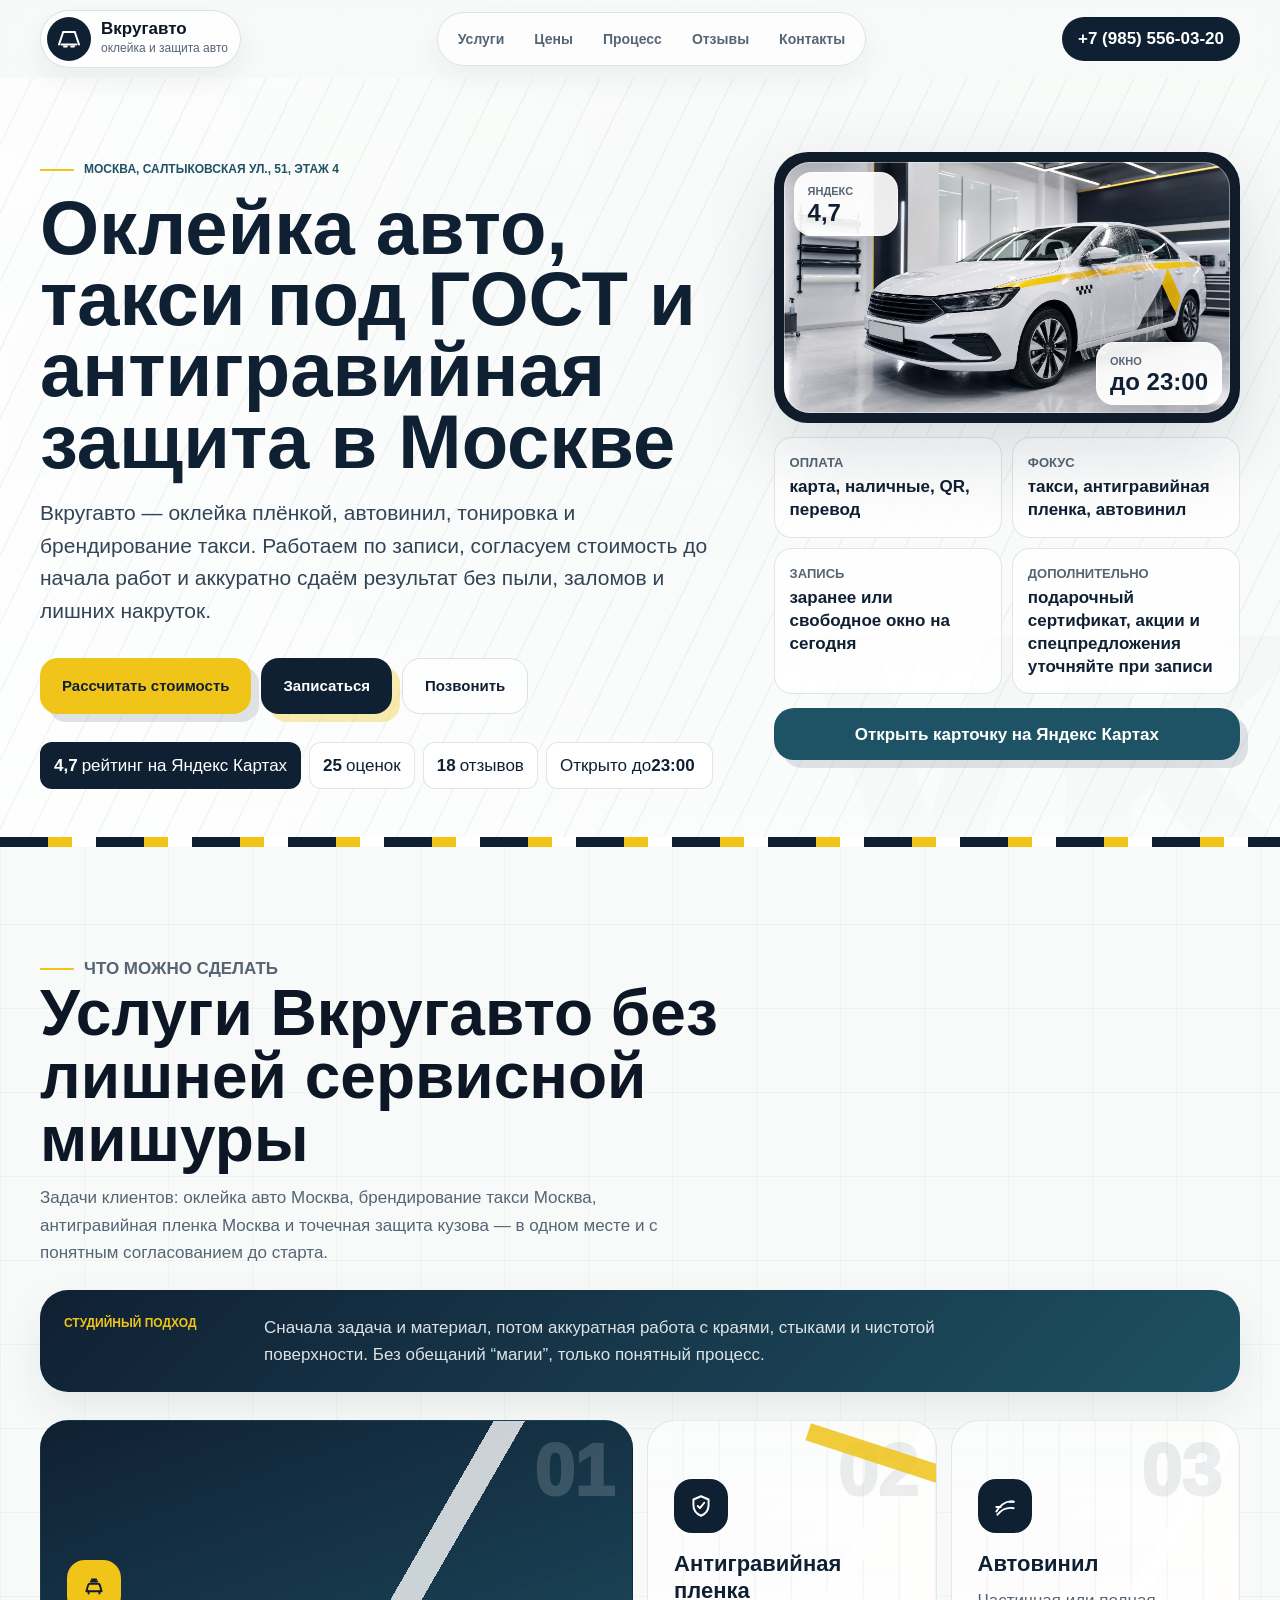
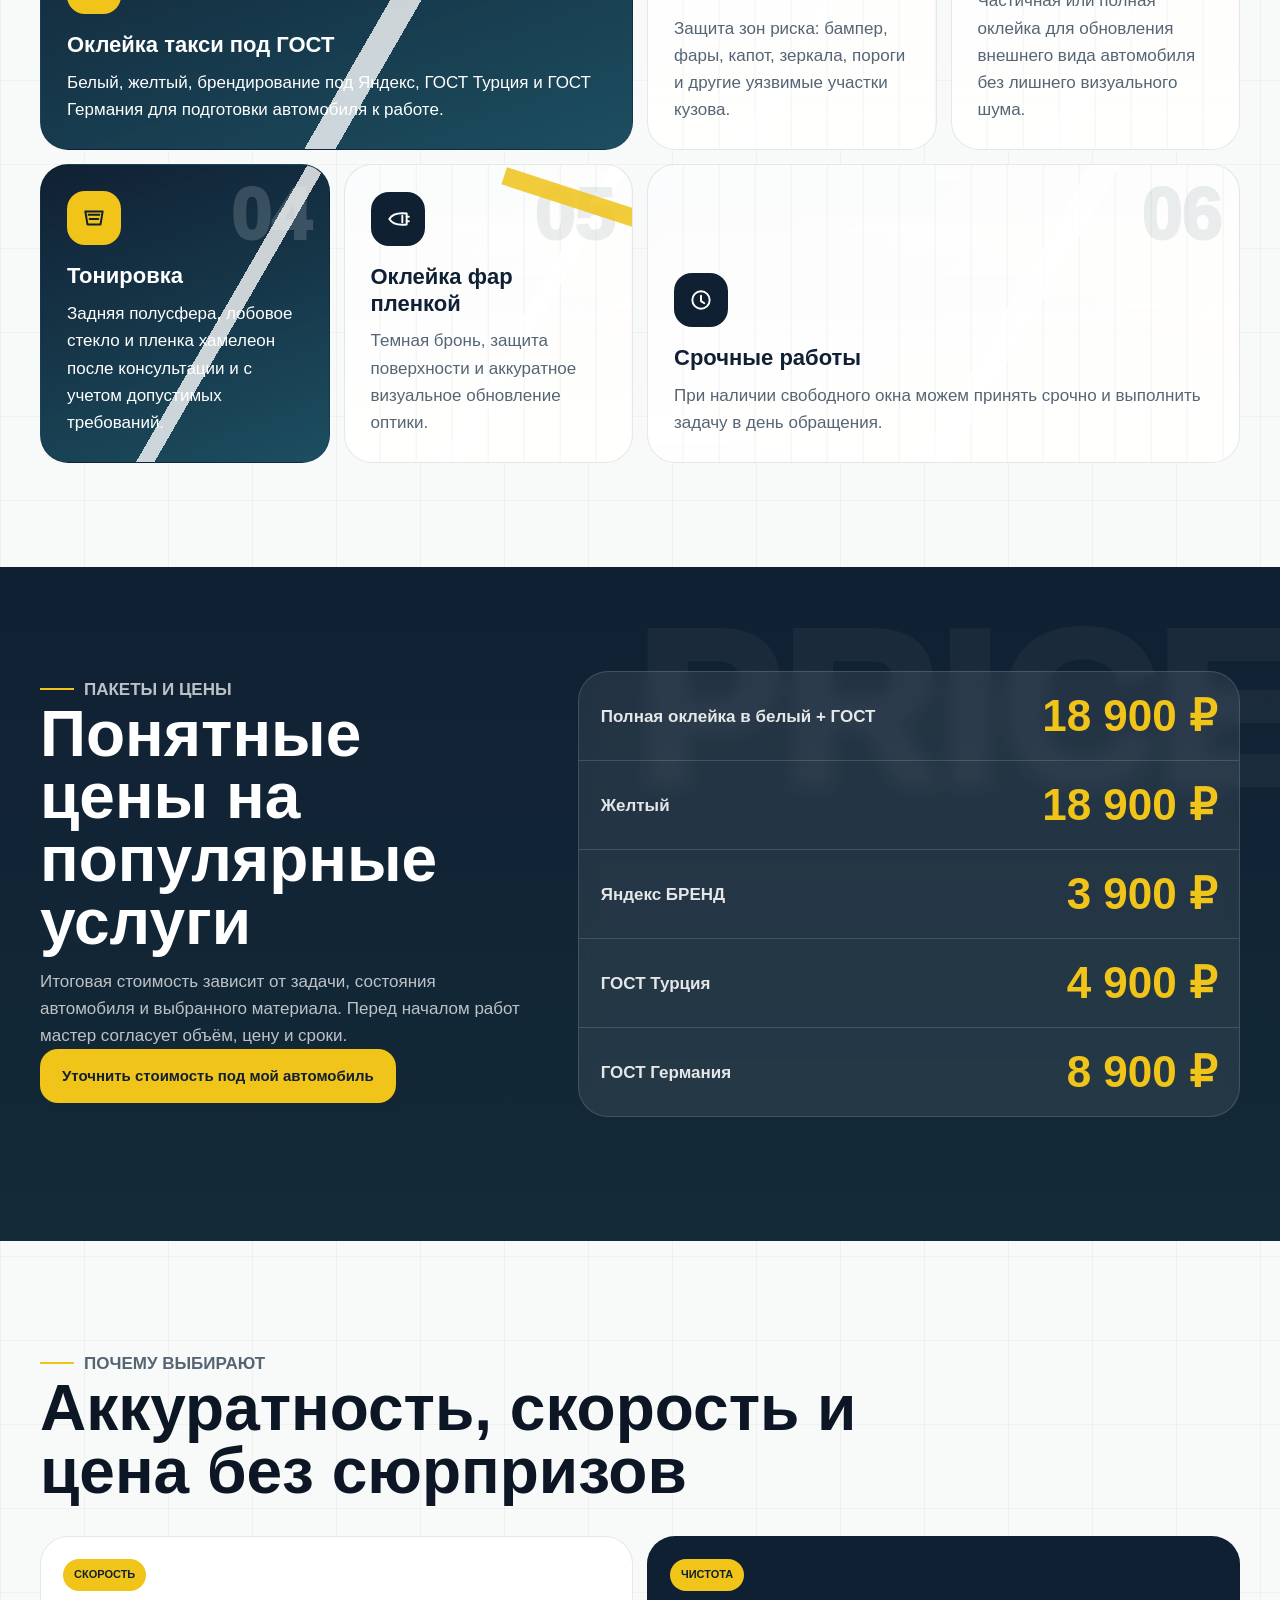
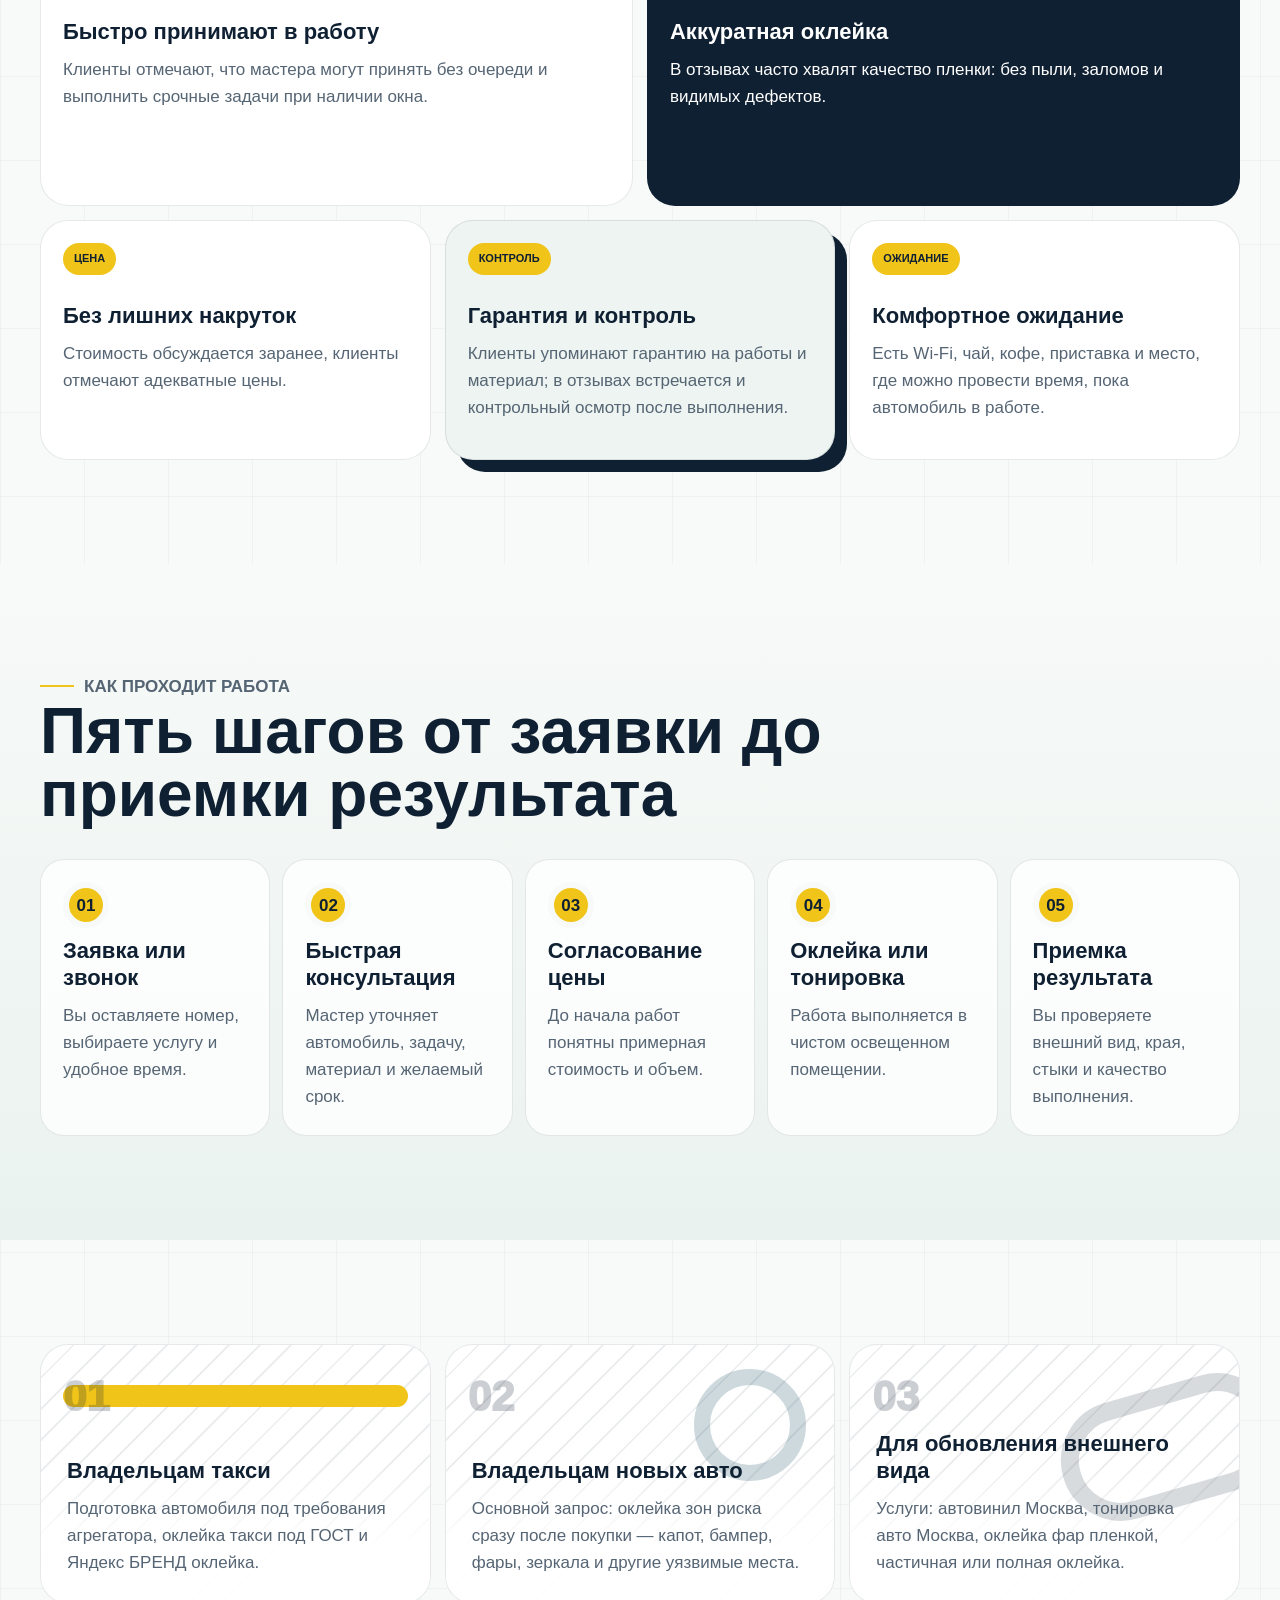
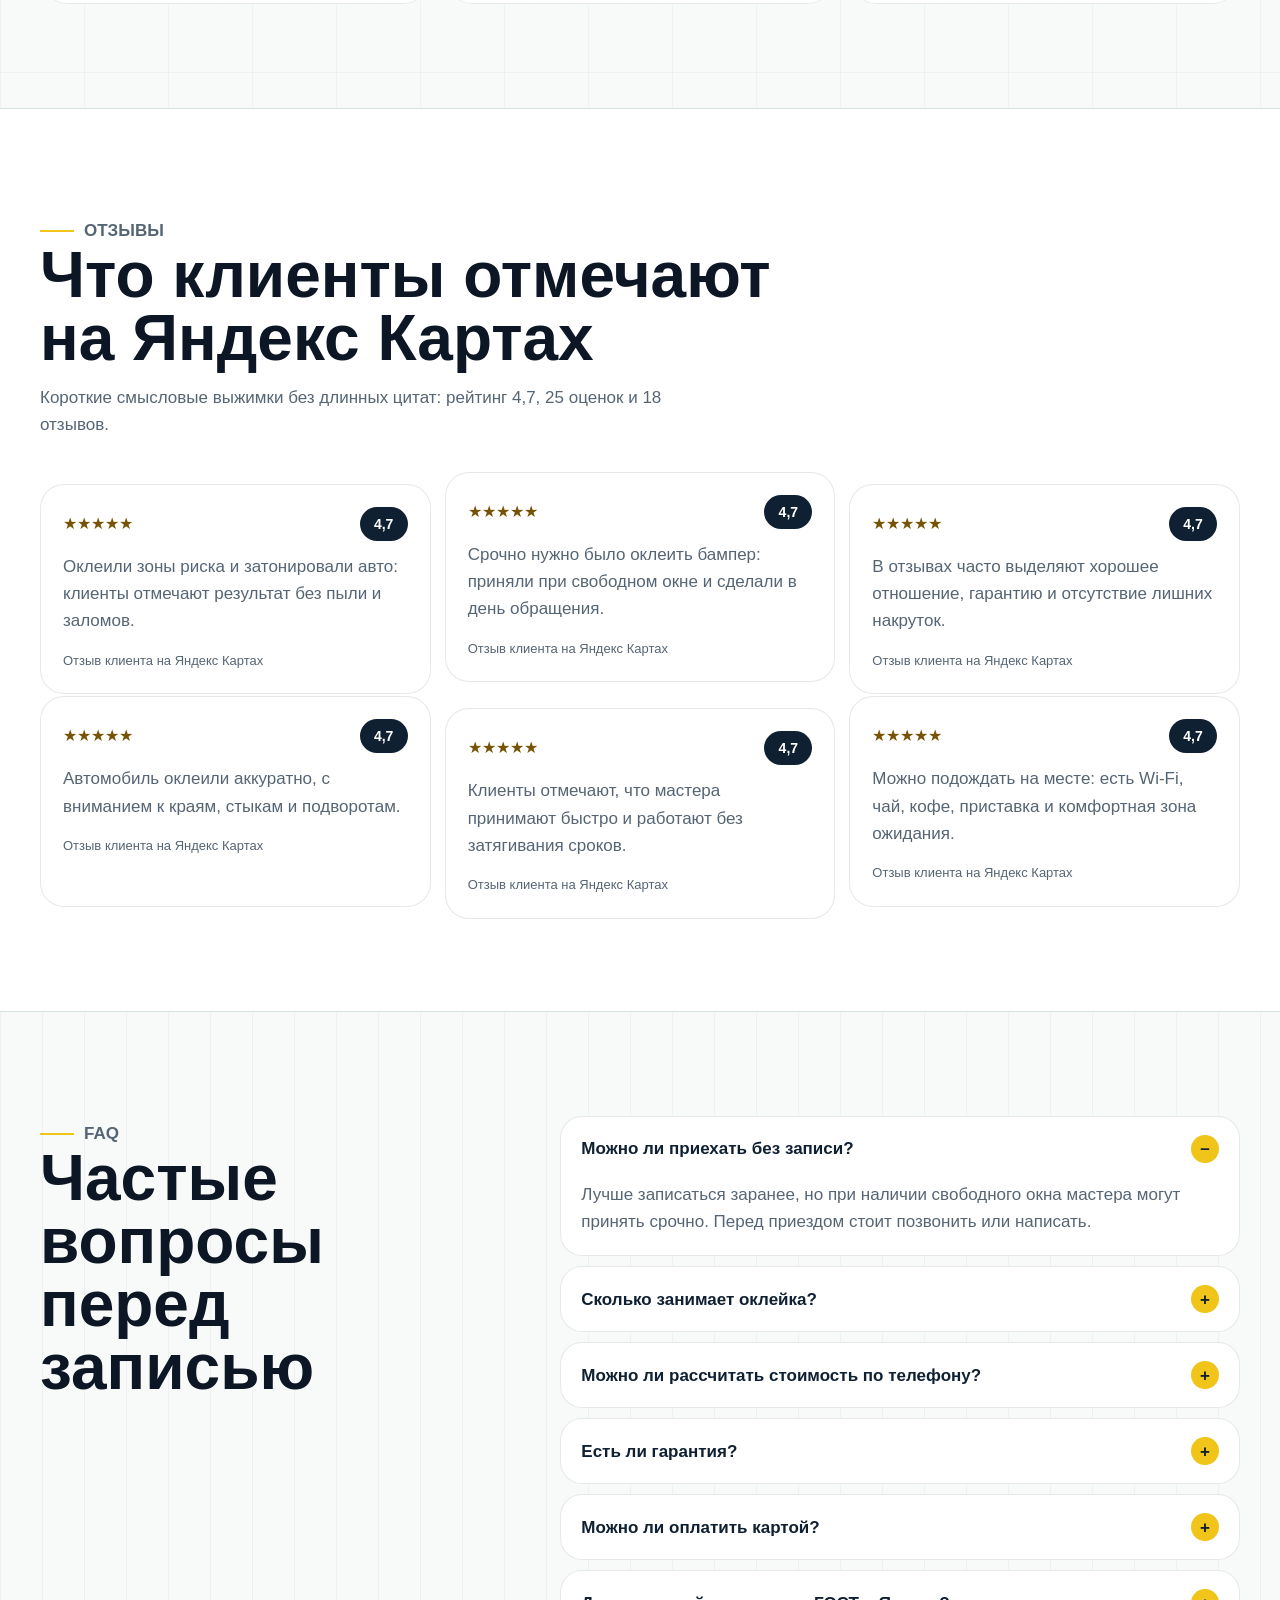
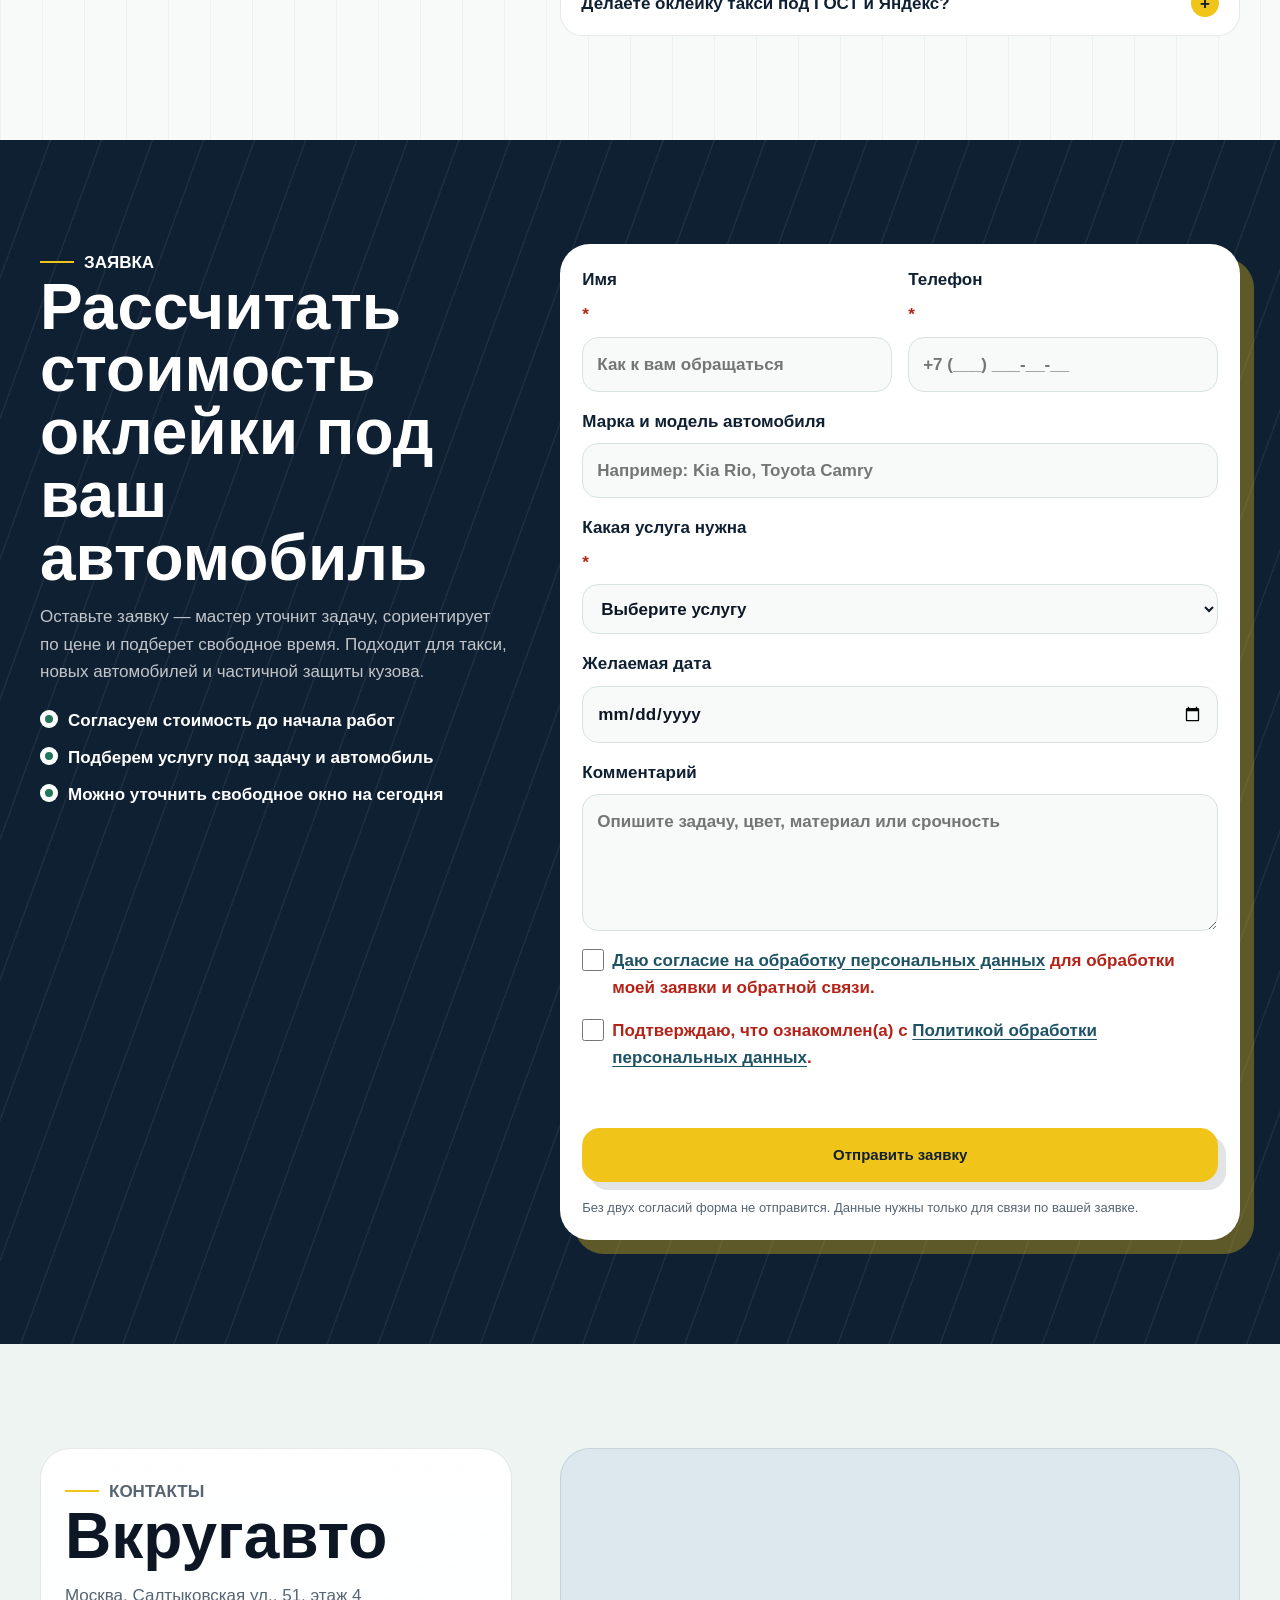
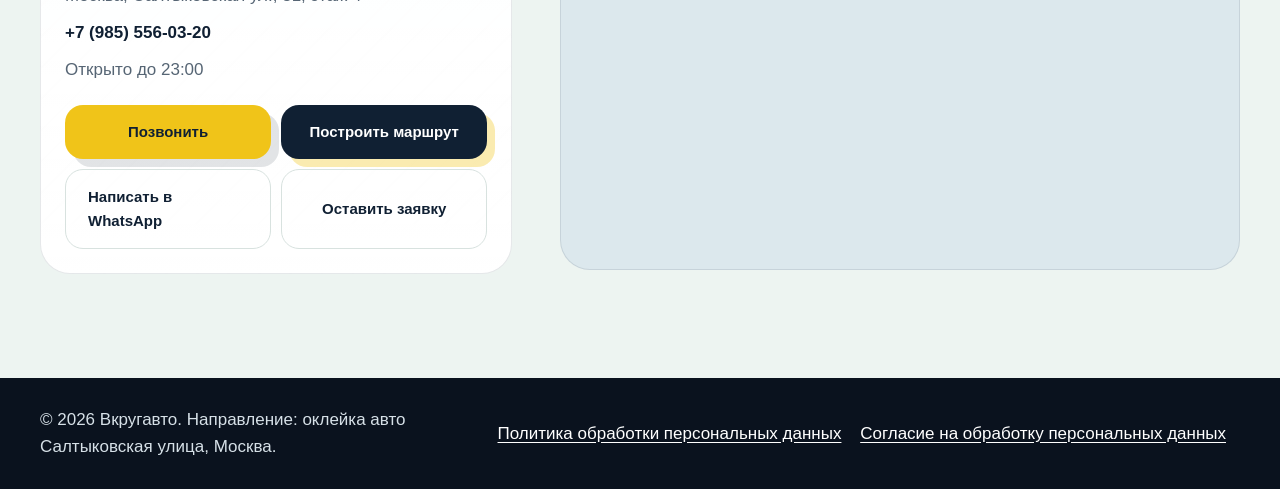
==== index.html @ 94b4a69f "Initial Vkrugauto landing" ====
<!doctype html>
<html lang="ru">
<head>
    <meta charset="utf-8">
    <meta name="viewport" content="width=device-width, initial-scale=1">
    <title>Вкругавто — оклейка авто, антигравийная плёнка и брендирование такси в Москве</title>
    <meta name="description" content="Оклейка авто, такси под ГОСТ, Яндекс БРЕНД, антигравийная плёнка, автовинил и тонировка в Москве. Вкругавто: рейтинг 4,7, предварительная запись, оплата картой, Салтыковская ул., 51.">
    <meta name="robots" content="index, follow">
    <link rel="canonical" href="https://example.ru/">
    <meta property="og:type" content="website">
    <meta property="og:locale" content="ru_RU">
    <meta property="og:title" content="Вкругавто — оклейка авто и брендирование такси в Москве">
    <meta property="og:description" content="Оклейка такси под ГОСТ, Яндекс БРЕНД, антигравийная пленка, автовинил и тонировка. Рейтинг 4,7 на Яндекс Картах.">
    <meta property="og:url" content="https://example.ru/">
    <meta property="og:image" content="assets/img/yandex-taxi-hero.jpg">
    <meta name="theme-color" content="#0f172a">
    <link rel="icon" href="assets/img/favicon.svg" type="image/svg+xml">
    <link rel="preload" href="assets/css/style.css" as="style">
    <link rel="stylesheet" href="assets/css/style.css">
    <script type="application/ld+json">{
    "@context": "https://schema.org",
    "@type": "LocalBusiness",
    "@id": "https://example.ru/#business",
    "additionalType": "https://schema.org/AutomotiveBusiness",
    "name": "Вкругавто",
    "url": "https://example.ru/",
    "image": "https://example.ru/assets/img/yandex-taxi-hero.jpg",
    "telephone": "+79855560320",
    "description": "Оклейка авто, такси под ГОСТ, Яндекс БРЕНД, антигравийная пленка, автовинил и тонировка в Москве.",
    "address": {
        "@type": "PostalAddress",
        "addressLocality": "Москва",
        "streetAddress": "Салтыковская ул., 51, этаж 4",
        "addressCountry": "RU"
    },
    "aggregateRating": {
        "@type": "AggregateRating",
        "ratingValue": "4.7",
        "ratingCount": "25",
        "reviewCount": "18",
        "bestRating": "5"
    },
    "openingHours": "Открыто до 23:00, точное время начала работы уточняйте при записи",
    "paymentAccepted": "Cash, Bank Card, QR code, Bank transfer",
    "areaServed": "Москва",
    "hasOfferCatalog": {
        "@type": "OfferCatalog",
        "name": "Услуги по оклейке автомобилей",
        "itemListElement": [
            {
                "@type": "Offer",
                "name": "Полная оклейка в белый + ГОСТ",
                "price": "18900",
                "priceCurrency": "RUB"
            },
            {
                "@type": "Offer",
                "name": "Яндекс БРЕНД",
                "price": "3900",
                "priceCurrency": "RUB"
            },
            {
                "@type": "Offer",
                "name": "ГОСТ Турция",
                "price": "4900",
                "priceCurrency": "RUB"
            }
        ]
    }
}</script>
</head>
<body>
    <a class="skip-link" href="#main">Перейти к содержимому</a>

    <header class="site-header" data-header>
        <div class="container header-inner">
            <a class="brand" href="#top" aria-label="Вкругавто, на начало страницы">
                <span class="brand-mark" aria-hidden="true">
                    <svg viewBox="0 0 32 32" width="32" height="32" role="img" aria-label="Логотип Вкругавто">
                        <path d="M6 21.5 10.2 9h11.6L26 21.5" fill="none" stroke="currentColor" stroke-width="2" stroke-linecap="round"/>
                        <path d="M8.5 21.5h15" fill="none" stroke="currentColor" stroke-width="2" stroke-linecap="round"/>
                        <path d="M11 23.5h2.8M18.2 23.5H21" fill="none" stroke="currentColor" stroke-width="2" stroke-linecap="round"/>
                    </svg>
                </span>
                <span>
                    <strong>Вкругавто</strong>
                    <small>оклейка и защита авто</small>
                </span>
            </a>

            <nav class="desktop-nav" aria-label="Основная навигация">
                <a href="#services">Услуги</a>
                <a href="#prices">Цены</a>
                <a href="#process">Процесс</a>
                <a href="#reviews">Отзывы</a>
                <a href="#contacts">Контакты</a>
            </nav>

            <div class="header-actions">
                <a class="header-phone" href="tel:+79855560320">+7 (985) 556-03-20</a>
                <button class="menu-button" type="button" aria-label="Открыть меню" aria-expanded="false" data-menu-toggle>
                    <span></span>
                    <span></span>
                </button>
            </div>
        </div>

        <nav class="mobile-nav" aria-label="Мобильная навигация" data-mobile-nav>
            <a href="#services">Услуги</a>
            <a href="#prices">Цены</a>
            <a href="#lead">Заявка</a>
            <a href="#contacts">Контакты</a>
        </nav>
    </header>

    <main id="main">
        <section class="hero section" id="top">
            <div class="hero-sheen" aria-hidden="true"></div>
            <div class="container hero-inner">
                <div class="hero-copy reveal">
                    <p class="eyebrow">Москва, Салтыковская ул., 51, этаж 4</p>
                    <h1>Оклейка авто, такси под ГОСТ и антигравийная защита в Москве</h1>
                    <p class="hero-text">Вкругавто — оклейка плёнкой, автовинил, тонировка и брендирование такси. Работаем по записи, согласуем стоимость до начала работ и аккуратно сдаём результат без пыли, заломов и лишних накруток.</p>

                    <div class="hero-actions" aria-label="Основные действия">
                        <a class="btn btn-primary" href="#lead">Рассчитать стоимость</a>
                        <a class="btn btn-secondary" href="#lead">Записаться</a>
                        <a class="btn btn-ghost" href="tel:+79855560320">Позвонить</a>
                    </div>

                    <div class="trust-row" aria-label="Данные доверия">
                        <span><b>4,7</b> рейтинг на Яндекс Картах</span>
                        <span><b>25</b> оценок</span>
                        <span><b>18</b> отзывов</span>
                        <span>Открыто до <b>23:00</b></span>
                    </div>
                </div>

                <aside class="hero-stage reveal" aria-label="Визуальный блок студии Вкругавто">
                    <div class="stage-frame">
                        <img class="hero-art" src="assets/img/yandex-taxi-hero.jpg" width="1672" height="941" alt="Киношная фотография такси с желтой графикой в чистой студии оклейки" fetchpriority="high">
                        <div class="stage-badge stage-badge-rating">
                            <span>Яндекс</span>
                            <strong>4,7</strong>
                        </div>
                        <div class="stage-badge stage-badge-time">
                            <span>окно</span>
                            <strong>до 23:00</strong>
                        </div>
                    </div>

                    <div class="hero-proof">
                        <div class="proof-line">
                            <span>Оплата</span>
                            <strong>карта, наличные, QR, перевод</strong>
                        </div>
                        <div class="proof-line">
                            <span>Фокус</span>
                            <strong>такси, антигравийная пленка, автовинил</strong>
                        </div>
                        <div class="proof-line">
                            <span>Запись</span>
                            <strong>заранее или свободное окно на сегодня</strong>
                        </div>
                        <div class="proof-line">
                            <span>Дополнительно</span>
                            <strong>подарочный сертификат, акции и спецпредложения уточняйте при записи</strong>
                        </div>
                    </div>
                    <a class="map-mini" href="https://yandex.ru/maps/-/CPgRqVns" target="_blank" rel="noopener">Открыть карточку на Яндекс Картах</a>
                </aside>
            </div>
        </section>

        <section class="section section-tight" id="services">
            <div class="container">
                <div class="section-head reveal">
                    <p class="eyebrow">Что можно сделать</p>
                    <h2>Услуги Вкругавто без лишней сервисной мишуры</h2>
                    <p>Задачи клиентов: оклейка авто Москва, брендирование такси Москва, антигравийная пленка Москва и точечная защита кузова — в одном месте и с понятным согласованием до старта.</p>
                </div>

                <div class="studio-note reveal">
                    <span>Студийный подход</span>
                    <p>Сначала задача и материал, потом аккуратная работа с краями, стыками и чистотой поверхности. Без обещаний “магии”, только понятный процесс.</p>
                </div>

                <div class="service-grid">
                                            <article class="service-card reveal">
                            <span class="card-index">01</span>
                            <span class="icon-shell" aria-hidden="true"><svg viewBox="0 0 24 24"><path d="M5 16h14l-1.5-5.5A2 2 0 0 0 15.6 9H8.4a2 2 0 0 0-1.9 1.5L5 16Z"/><path d="M7 16v2M17 16v2M9 7h6M10 5h4"/></svg></span>
                            <h3>Оклейка такси под ГОСТ</h3>
                            <p>Белый, желтый, брендирование под Яндекс, ГОСТ Турция и ГОСТ Германия для подготовки автомобиля к работе.</p>
                        </article>
                                            <article class="service-card reveal">
                            <span class="card-index">02</span>
                            <span class="icon-shell" aria-hidden="true"><svg viewBox="0 0 24 24"><path d="M12 3 19 6v5c0 4.7-2.8 8.2-7 10-4.2-1.8-7-5.3-7-10V6l7-3Z"/><path d="M9 12l2 2 4-5"/></svg></span>
                            <h3>Антигравийная пленка</h3>
                            <p>Защита зон риска: бампер, фары, капот, зеркала, пороги и другие уязвимые участки кузова.</p>
                        </article>
                                            <article class="service-card reveal">
                            <span class="card-index">03</span>
                            <span class="icon-shell" aria-hidden="true"><svg viewBox="0 0 24 24"><path d="M4 17c5-8 11-10 16-9"/><path d="M5 20c4-5 9-7 15-6"/><path d="M4 13h4M16 8h4"/></svg></span>
                            <h3>Автовинил</h3>
                            <p>Частичная или полная оклейка для обновления внешнего вида автомобиля без лишнего визуального шума.</p>
                        </article>
                                            <article class="service-card reveal">
                            <span class="card-index">04</span>
                            <span class="icon-shell" aria-hidden="true"><svg viewBox="0 0 24 24"><path d="M4 6h16l-2 12H6L4 6Z"/><path d="M7 9h10M8 13h8"/></svg></span>
                            <h3>Тонировка</h3>
                            <p>Задняя полусфера, лобовое стекло и пленка хамелеон после консультации и с учетом допустимых требований.</p>
                        </article>
                                            <article class="service-card reveal">
                            <span class="card-index">05</span>
                            <span class="icon-shell" aria-hidden="true"><svg viewBox="0 0 24 24"><path d="M4 12c3-5 8-6 16-5v10c-8 1-13 0-16-5Z"/><path d="M16 9v6M20 10h2M20 14h2"/></svg></span>
                            <h3>Оклейка фар пленкой</h3>
                            <p>Темная бронь, защита поверхности и аккуратное визуальное обновление оптики.</p>
                        </article>
                                            <article class="service-card reveal">
                            <span class="card-index">06</span>
                            <span class="icon-shell" aria-hidden="true"><svg viewBox="0 0 24 24"><circle cx="12" cy="12" r="8"/><path d="M12 8v5l3 2"/></svg></span>
                            <h3>Срочные работы</h3>
                            <p>При наличии свободного окна можем принять срочно и выполнить задачу в день обращения.</p>
                        </article>
                                    </div>
            </div>
        </section>

        <section class="section price-section" id="prices">
            <div class="container price-layout">
                <div class="section-head reveal">
                    <p class="eyebrow">Пакеты и цены</p>
                    <h2>Понятные цены на популярные услуги</h2>
                    <p>Итоговая стоимость зависит от задачи, состояния автомобиля и выбранного материала. Перед началом работ мастер согласует объём, цену и сроки.</p>
                    <a class="btn btn-primary" href="#lead">Уточнить стоимость под мой автомобиль</a>
                </div>

                <div class="price-list reveal" aria-label="Ориентировочные цены">
                                            <div class="price-item">
                            <span>Полная оклейка в белый + ГОСТ</span>
                            <strong>18 900 ₽</strong>
                        </div>
                                            <div class="price-item">
                            <span>Желтый</span>
                            <strong>18 900 ₽</strong>
                        </div>
                                            <div class="price-item">
                            <span>Яндекс БРЕНД</span>
                            <strong>3 900 ₽</strong>
                        </div>
                                            <div class="price-item">
                            <span>ГОСТ Турция</span>
                            <strong>4 900 ₽</strong>
                        </div>
                                            <div class="price-item">
                            <span>ГОСТ Германия</span>
                            <strong>8 900 ₽</strong>
                        </div>
                                    </div>
            </div>
        </section>

        <section class="section" id="benefits">
            <div class="container">
                <div class="section-head reveal">
                    <p class="eyebrow">Почему выбирают</p>
                    <h2>Аккуратность, скорость и цена без сюрпризов</h2>
                </div>
                <div class="benefit-grid">
                    <article class="benefit-card reveal"><span>скорость</span><h3>Быстро принимают в работу</h3><p>Клиенты отмечают, что мастера могут принять без очереди и выполнить срочные задачи при наличии окна.</p></article>
                    <article class="benefit-card reveal"><span>чистота</span><h3>Аккуратная оклейка</h3><p>В отзывах часто хвалят качество пленки: без пыли, заломов и видимых дефектов.</p></article>
                    <article class="benefit-card reveal"><span>цена</span><h3>Без лишних накруток</h3><p>Стоимость обсуждается заранее, клиенты отмечают адекватные цены.</p></article>
                    <article class="benefit-card reveal"><span>контроль</span><h3>Гарантия и контроль</h3><p>Клиенты упоминают гарантию на работы и материал; в отзывах встречается и контрольный осмотр после выполнения.</p></article>
                    <article class="benefit-card reveal"><span>ожидание</span><h3>Комфортное ожидание</h3><p>Есть Wi-Fi, чай, кофе, приставка и место, где можно провести время, пока автомобиль в работе.</p></article>
                </div>
            </div>
        </section>

        <section class="section process-section" id="process">
            <div class="container">
                <div class="section-head reveal">
                    <p class="eyebrow">Как проходит работа</p>
                    <h2>Пять шагов от заявки до приемки результата</h2>
                </div>
                <ol class="process-list">
                    <li class="reveal"><span>01</span><h3>Заявка или звонок</h3><p>Вы оставляете номер, выбираете услугу и удобное время.</p></li>
                    <li class="reveal"><span>02</span><h3>Быстрая консультация</h3><p>Мастер уточняет автомобиль, задачу, материал и желаемый срок.</p></li>
                    <li class="reveal"><span>03</span><h3>Согласование цены</h3><p>До начала работ понятны примерная стоимость и объем.</p></li>
                    <li class="reveal"><span>04</span><h3>Оклейка или тонировка</h3><p>Работа выполняется в чистом освещенном помещении.</p></li>
                    <li class="reveal"><span>05</span><h3>Приемка результата</h3><p>Вы проверяете внешний вид, края, стыки и качество выполнения.</p></li>
                </ol>
            </div>
        </section>

        <section class="section" id="segments">
            <div class="container segment-grid">
                <article class="segment-card reveal">
                    <span class="segment-number">01</span>
                    <h2>Владельцам такси</h2>
                    <p>Подготовка автомобиля под требования агрегатора, оклейка такси под ГОСТ и Яндекс БРЕНД оклейка.</p>
                </article>
                <article class="segment-card reveal">
                    <span class="segment-number">02</span>
                    <h2>Владельцам новых авто</h2>
                    <p>Основной запрос: оклейка зон риска сразу после покупки — капот, бампер, фары, зеркала и другие уязвимые места.</p>
                </article>
                <article class="segment-card reveal">
                    <span class="segment-number">03</span>
                    <h2>Для обновления внешнего вида</h2>
                    <p>Услуги: автовинил Москва, тонировка авто Москва, оклейка фар пленкой, частичная или полная оклейка.</p>
                </article>
            </div>
        </section>

        <section class="section review-section" id="reviews">
            <div class="container">
                <div class="section-head reveal">
                    <p class="eyebrow">Отзывы</p>
                    <h2>Что клиенты отмечают на Яндекс Картах</h2>
                    <p>Короткие смысловые выжимки без длинных цитат: рейтинг 4,7, 25 оценок и 18 отзывов.</p>
                </div>
                <div class="review-grid">
                                            <article class="review-card reveal">
                            <div class="review-top">
                                <div class="stars" aria-label="Положительный отзыв">★★★★★</div>
                                <span class="review-score">4,7</span>
                            </div>
                            <p>Оклеили зоны риска и затонировали авто: клиенты отмечают результат без пыли и заломов.</p>
                            <span>Отзыв клиента на Яндекс Картах</span>
                        </article>
                                            <article class="review-card reveal">
                            <div class="review-top">
                                <div class="stars" aria-label="Положительный отзыв">★★★★★</div>
                                <span class="review-score">4,7</span>
                            </div>
                            <p>Срочно нужно было оклеить бампер: приняли при свободном окне и сделали в день обращения.</p>
                            <span>Отзыв клиента на Яндекс Картах</span>
                        </article>
                                            <article class="review-card reveal">
                            <div class="review-top">
                                <div class="stars" aria-label="Положительный отзыв">★★★★★</div>
                                <span class="review-score">4,7</span>
                            </div>
                            <p>В отзывах часто выделяют хорошее отношение, гарантию и отсутствие лишних накруток.</p>
                            <span>Отзыв клиента на Яндекс Картах</span>
                        </article>
                                            <article class="review-card reveal">
                            <div class="review-top">
                                <div class="stars" aria-label="Положительный отзыв">★★★★★</div>
                                <span class="review-score">4,7</span>
                            </div>
                            <p>Автомобиль оклеили аккуратно, с вниманием к краям, стыкам и подворотам.</p>
                            <span>Отзыв клиента на Яндекс Картах</span>
                        </article>
                                            <article class="review-card reveal">
                            <div class="review-top">
                                <div class="stars" aria-label="Положительный отзыв">★★★★★</div>
                                <span class="review-score">4,7</span>
                            </div>
                            <p>Клиенты отмечают, что мастера принимают быстро и работают без затягивания сроков.</p>
                            <span>Отзыв клиента на Яндекс Картах</span>
                        </article>
                                            <article class="review-card reveal">
                            <div class="review-top">
                                <div class="stars" aria-label="Положительный отзыв">★★★★★</div>
                                <span class="review-score">4,7</span>
                            </div>
                            <p>Можно подождать на месте: есть Wi-Fi, чай, кофе, приставка и комфортная зона ожидания.</p>
                            <span>Отзыв клиента на Яндекс Картах</span>
                        </article>
                                    </div>
            </div>
        </section>

        <section class="section faq-section" id="faq">
            <div class="container faq-layout">
                <div class="section-head reveal">
                    <p class="eyebrow">FAQ</p>
                    <h2>Частые вопросы перед записью</h2>
                </div>
                <div class="faq-list reveal">
                                            <details class="faq-item" open>
                            <summary>Можно ли приехать без записи?</summary>
                            <p>Лучше записаться заранее, но при наличии свободного окна мастера могут принять срочно. Перед приездом стоит позвонить или написать.</p>
                        </details>
                                            <details class="faq-item" >
                            <summary>Сколько занимает оклейка?</summary>
                            <p>Срок зависит от объема: небольшие зоны могут выполняться быстрее, полная оклейка требует больше времени. Точный срок скажет мастер после уточнения задачи.</p>
                        </details>
                                            <details class="faq-item" >
                            <summary>Можно ли рассчитать стоимость по телефону?</summary>
                            <p>Да, для предварительной оценки нужно указать автомобиль, услугу и желаемый материал. Итоговая стоимость согласуется до начала работ.</p>
                        </details>
                                            <details class="faq-item" >
                            <summary>Есть ли гарантия?</summary>
                            <p>В отзывах клиенты отмечают гарантию на работы и материал. Конкретные условия лучше уточнить у мастера при записи.</p>
                        </details>
                                            <details class="faq-item" >
                            <summary>Можно ли оплатить картой?</summary>
                            <p>Да, доступны карта, наличные, QR-код и банковский перевод.</p>
                        </details>
                                            <details class="faq-item" >
                            <summary>Делаете оклейку такси под ГОСТ и Яндекс?</summary>
                            <p>Да, в карточке указаны услуги по оклейке такси, ГОСТ и Яндекс БРЕНД.</p>
                        </details>
                                    </div>
            </div>
        </section>

        <section class="section lead-section" id="lead">
            <div class="container lead-layout">
                <div class="lead-copy reveal">
                    <p class="eyebrow">Заявка</p>
                    <h2>Рассчитать стоимость оклейки под ваш автомобиль</h2>
                    <p>Оставьте заявку — мастер уточнит задачу, сориентирует по цене и подберет свободное время. Подходит для такси, новых автомобилей и частичной защиты кузова.</p>
                    <ul class="check-list">
                        <li>Согласуем стоимость до начала работ</li>
                        <li>Подберем услугу под задачу и автомобиль</li>
                        <li>Можно уточнить свободное окно на сегодня</li>
                    </ul>
                </div>

                <form class="lead-form reveal" id="leadForm" action="api/lead.php" method="post" novalidate>
                    <input type="hidden" name="form_id" value="vkrugauto_lead">
                    <input type="hidden" name="source_page" value="index">
                    <div class="hp-field" aria-hidden="true">
                        <label for="website">Сайт</label>
                        <input id="website" name="website" type="text" tabindex="-1" autocomplete="off">
                    </div>

                    <div class="field-grid">
                        <label>Имя <span>*</span><input name="name" type="text" autocomplete="name" required maxlength="80" placeholder="Как к вам обращаться"></label>
                        <label>Телефон <span>*</span><input name="phone" type="tel" autocomplete="tel" required inputmode="tel" placeholder="+7 (___) ___-__-__"></label>
                    </div>
                    <label>Марка и модель автомобиля<input name="car" type="text" maxlength="120" placeholder="Например: Kia Rio, Toyota Camry"></label>
                    <label>Какая услуга нужна <span>*</span>
                        <select name="service" required>
                            <option value="">Выберите услугу</option>
                            <option>оклейка такси под ГОСТ</option>
                            <option>Яндекс БРЕНД</option>
                            <option>антигравийная пленка</option>
                            <option>автовинил</option>
                            <option>тонировка</option>
                            <option>оклейка фар</option>
                            <option>другое</option>
                        </select>
                    </label>
                    <label>Желаемая дата<input name="desired_date" type="date"></label>
                    <label>Комментарий<textarea name="comment" rows="4" maxlength="900" placeholder="Опишите задачу, цвет, материал или срочность"></textarea></label>

                    <label class="checkbox-line">
                        <input type="checkbox" name="personal_data_consent" value="1" required>
                        <span><a href="consent.html" target="_blank">Даю согласие на обработку персональных данных</a> для обработки моей заявки и обратной связи.</span>
                    </label>
                    <label class="checkbox-line">
                        <input type="checkbox" name="privacy_policy_accept" value="1" required>
                        <span>Подтверждаю, что ознакомлен(а) с <a href="privacy.html" target="_blank">Политикой обработки персональных данных</a>.</span>
                    </label>

                    <div class="form-status" id="formStatus" aria-live="polite"></div>
                    <button class="btn btn-primary btn-wide" type="submit">Отправить заявку</button>
                    <p class="form-note">Без двух согласий форма не отправится. Данные нужны только для связи по вашей заявке.</p>
                </form>
            </div>
        </section>

        <section class="section contacts-section" id="contacts" itemscope itemtype="https://schema.org/LocalBusiness">
            <div class="container contacts-layout">
                <div class="contacts-card reveal">
                    <p class="eyebrow">Контакты</p>
                    <h2 itemprop="name">Вкругавто</h2>
                    <p itemprop="address" itemscope itemtype="https://schema.org/PostalAddress">
                        <span itemprop="addressLocality">Москва</span>,
                        <span itemprop="streetAddress">Салтыковская ул., 51, этаж 4</span>
                    </p>
                    <p><a itemprop="telephone" href="tel:+79855560320">+7 (985) 556-03-20</a></p>
                    <p><meta itemprop="openingHours" content="Открыто до 23:00">Открыто до 23:00</p>
                    <div class="contact-actions">
                        <a class="btn btn-primary" href="tel:+79855560320">Позвонить</a>
                        <a class="btn btn-secondary" href="https://yandex.ru/maps/-/CPgRqVns" target="_blank" rel="noopener">Построить маршрут</a>
                        <a class="btn btn-ghost" href="https://wa.me/79855560320?text=%D0%97%D0%B4%D1%80%D0%B0%D0%B2%D1%81%D1%82%D0%B2%D1%83%D0%B9%D1%82%D0%B5%21%20%D0%A5%D0%BE%D1%87%D1%83%20%D1%80%D0%B0%D1%81%D1%81%D1%87%D0%B8%D1%82%D0%B0%D1%82%D1%8C%20%D1%81%D1%82%D0%BE%D0%B8%D0%BC%D0%BE%D1%81%D1%82%D1%8C%20%D0%BE%D0%BA%D0%BB%D0%B5%D0%B9%D0%BA%D0%B8%20%D0%B0%D0%B2%D1%82%D0%BE%D0%BC%D0%BE%D0%B1%D0%B8%D0%BB%D1%8F%20%D0%B2%D0%BE%20%D0%92%D0%BA%D1%80%D1%83%D0%B3%D0%B0%D0%B2%D1%82%D0%BE." target="_blank" rel="noopener">Написать в WhatsApp</a>
                        <a class="btn btn-ghost" href="#lead">Оставить заявку</a>
                    </div>
                </div>

                <div class="map-card reveal">
                    <iframe
                        src="https://yandex.ru/map-widget/v1/?ll=37.881443%2C55.744971&amp;z=17&amp;pt=37.881443,55.744971,pm2rdm"
                        title="Яндекс Карта: Вкругавто, Москва, Салтыковская улица, 51, этаж 4"
                        loading="lazy"
                        referrerpolicy="no-referrer-when-downgrade"
                        allowfullscreen></iframe>
                    <noscript><a href="https://yandex.ru/maps/-/CPgRqVns">Открыть адрес на Яндекс Картах</a></noscript>
                </div>
            </div>
        </section>
    </main>

    <footer class="site-footer">
        <div class="container footer-inner">
            <p>© 2026 Вкругавто. Направление: оклейка авто Салтыковская улица, Москва.</p>
            <div>
                <a href="privacy.html">Политика обработки персональных данных</a>
                <a href="consent.html">Согласие на обработку персональных данных</a>
            </div>
        </div>
    </footer>

    <div class="mobile-cta" aria-label="Быстрые действия">
        <a href="tel:+79855560320">Позвонить</a>
        <a href="#lead">Заявка</a>
    </div>

    <script src="assets/js/main.js" defer></script>
</body>
</html>
---- assets/css/style.css ----
:root {
    --color-bg: #fbfcfd;
    --color-surface: #ffffff;
    --color-surface-soft: #f3f7f8;
    --color-ink: #101828;
    --color-muted: #526070;
    --color-line: #dfe7ea;
    --color-primary: #132238;
    --color-primary-2: #24496f;
    --color-accent: #f3c316;
    --color-accent-dark: #8a6100;
    --color-success: #287a58;
    --color-error: #b42318;
    --shadow-sm: 0 8px 24px rgba(19, 34, 56, 0.08);
    --shadow-md: 0 18px 46px rgba(19, 34, 56, 0.12);
    --radius-lg: 22px;
    --radius-md: 16px;
    --radius-sm: 10px;
    --container: 1180px;
    --header-height: 72px;
    --focus: 0 0 0 4px rgba(243, 195, 22, 0.45);
    --z-mobile-cta: 80;
    --z-header: 100;
    --z-skip: 120;
}

*,
*::before,
*::after {
    box-sizing: border-box;
}

html {
    scroll-behavior: smooth;
    text-size-adjust: 100%;
}

body {
    margin: 0;
    color: var(--color-ink);
    background: var(--color-bg);
    font-family: -apple-system, BlinkMacSystemFont, "Segoe UI", Roboto, Arial, sans-serif;
    font-size: 16px;
    line-height: 1.6;
    letter-spacing: 0;
    overflow-x: hidden;
}

body.menu-open {
    overflow: hidden;
}

img,
svg {
    display: block;
    max-width: 100%;
}

a {
    color: inherit;
    text-decoration: none;
}

button,
input,
select,
textarea {
    font: inherit;
}

button,
a,
summary,
select {
    touch-action: manipulation;
}

button {
    border: 0;
}

:focus-visible {
    outline: 0;
    box-shadow: var(--focus);
}

.skip-link {
    position: fixed;
    top: 12px;
    left: 12px;
    z-index: var(--z-skip);
    padding: 10px 14px;
    color: #ffffff;
    background: var(--color-primary);
    border-radius: var(--radius-sm);
    transform: translateY(-160%);
    transition: transform 180ms ease-out;
}

.skip-link:focus {
    transform: translateY(0);
}

.container {
    width: min(100% - 32px, var(--container));
    margin-inline: auto;
}

.section {
    padding: 72px 0;
}

.section-tight {
    padding-top: 56px;
}

.section-head {
    max-width: 720px;
    margin-bottom: 28px;
}

.section-head h2,
.lead-copy h2,
.contacts-card h2 {
    margin: 0 0 14px;
    font-size: 32px;
    line-height: 1.12;
    letter-spacing: 0;
}

.section-head p,
.lead-copy p,
.contacts-card p {
    margin: 0;
    color: var(--color-muted);
}

.eyebrow {
    margin: 0 0 12px;
    color: var(--color-accent-dark);
    font-size: 14px;
    font-weight: 800;
    text-transform: uppercase;
    letter-spacing: 0;
}

.site-header {
    position: sticky;
    top: 0;
    z-index: var(--z-header);
    min-height: var(--header-height);
    background: rgba(251, 252, 253, 0.92);
    border-bottom: 1px solid rgba(223, 231, 234, 0.85);
    backdrop-filter: blur(16px);
}

.site-header.is-scrolled {
    box-shadow: 0 10px 30px rgba(19, 34, 56, 0.08);
}

.header-inner {
    display: flex;
    align-items: center;
    justify-content: space-between;
    min-height: var(--header-height);
    gap: 16px;
}

.brand {
    display: inline-flex;
    align-items: center;
    min-height: 48px;
    gap: 10px;
}

.brand-mark {
    display: grid;
    place-items: center;
    width: 42px;
    height: 42px;
    color: var(--color-primary);
    background: #ffffff;
    border: 1px solid var(--color-line);
    border-radius: 14px;
    box-shadow: var(--shadow-sm);
}

.brand strong,
.brand small {
    display: block;
}

.brand strong {
    font-size: 18px;
    line-height: 1.1;
}

.brand small {
    color: var(--color-muted);
    font-size: 12px;
}

.desktop-nav {
    display: none;
    align-items: center;
    gap: 22px;
    color: var(--color-muted);
    font-size: 14px;
    font-weight: 700;
}

.desktop-nav a {
    min-height: 44px;
    display: inline-flex;
    align-items: center;
    transition: color 180ms ease-out;
}

.desktop-nav a:hover {
    color: var(--color-primary);
}

.header-actions {
    display: flex;
    align-items: center;
    gap: 10px;
}

.header-phone {
    display: none;
    min-height: 44px;
    align-items: center;
    font-weight: 800;
    color: var(--color-primary);
}

.menu-button {
    display: inline-grid;
    place-items: center;
    width: 48px;
    height: 48px;
    background: var(--color-primary);
    color: #ffffff;
    border-radius: 14px;
    cursor: pointer;
}

.menu-button span {
    width: 20px;
    height: 2px;
    background: currentColor;
    transition: transform 180ms ease-out;
}

.menu-button span + span {
    margin-top: -12px;
}

.menu-button[aria-expanded="true"] span:first-child {
    transform: translateY(6px) rotate(45deg);
}

.menu-button[aria-expanded="true"] span:last-child {
    transform: translateY(-6px) rotate(-45deg);
}

.mobile-nav {
    display: none;
    padding: 10px 16px 18px;
    background: var(--color-bg);
    border-bottom: 1px solid var(--color-line);
}

.mobile-nav.is-open {
    display: grid;
    gap: 8px;
}

.mobile-nav a {
    min-height: 48px;
    display: flex;
    align-items: center;
    padding: 0 14px;
    color: var(--color-primary);
    font-weight: 800;
    background: #ffffff;
    border: 1px solid var(--color-line);
    border-radius: var(--radius-md);
}

.hero {
    position: relative;
    min-height: 630px;
    padding: 70px 0 50px;
    isolation: isolate;
    overflow: hidden;
    background:
        linear-gradient(100deg, rgba(251, 252, 253, 0.98) 0%, rgba(251, 252, 253, 0.9) 48%, rgba(232, 239, 244, 0.82) 100%),
        var(--color-bg);
}

.hero::after {
    content: "";
    position: absolute;
    inset: auto 0 0;
    height: 1px;
    background: var(--color-line);
}

.hero-art {
    position: absolute;
    right: -260px;
    top: 30px;
    z-index: -2;
    width: 720px;
    opacity: 0.48;
}

.hero-sheen {
    position: absolute;
    inset: 0;
    z-index: -1;
    background:
        repeating-linear-gradient(112deg, transparent 0 32px, rgba(36, 73, 111, 0.045) 33px 34px),
        linear-gradient(180deg, transparent 0%, rgba(255, 255, 255, 0.72) 78%);
    pointer-events: none;
}

.hero-inner {
    display: grid;
    gap: 30px;
}

.hero-copy {
    max-width: 760px;
}

.hero h1 {
    max-width: 820px;
    margin: 0 0 18px;
    color: var(--color-primary);
    font-size: 38px;
    line-height: 1.06;
    letter-spacing: 0;
}

.hero-text {
    max-width: 720px;
    margin: 0;
    color: #324053;
    font-size: 18px;
}

.hero-actions {
    display: grid;
    gap: 12px;
    margin-top: 28px;
}

.btn {
    min-height: 50px;
    display: inline-flex;
    align-items: center;
    justify-content: center;
    gap: 8px;
    padding: 13px 20px;
    border-radius: 16px;
    font-weight: 850;
    cursor: pointer;
    transition: transform 180ms ease-out, box-shadow 180ms ease-out, background 180ms ease-out, color 180ms ease-out, border-color 180ms ease-out;
}

.btn:hover {
    transform: translateY(-2px);
}

.btn:active {
    transform: translateY(0) scale(0.98);
}

.btn:disabled,
button:disabled {
    opacity: 0.55;
    cursor: not-allowed;
    transform: none;
}

.btn-primary {
    color: var(--color-primary);
    background: var(--color-accent);
    box-shadow: 0 14px 28px rgba(243, 195, 22, 0.28);
}

.btn-primary:hover {
    background: #ffd83d;
}

.btn-secondary {
    color: #ffffff;
    background: var(--color-primary);
    box-shadow: 0 14px 28px rgba(19, 34, 56, 0.18);
}

.btn-secondary:hover {
    background: var(--color-primary-2);
}

.btn-ghost {
    color: var(--color-primary);
    background: #ffffff;
    border: 1px solid var(--color-line);
}

.btn-wide {
    width: 100%;
}

.trust-row {
    display: flex;
    flex-wrap: wrap;
    gap: 10px;
    margin-top: 28px;
}

.trust-row span,
.map-mini {
    display: inline-flex;
    align-items: center;
    min-height: 42px;
    padding: 8px 12px;
    color: var(--color-primary);
    background: rgba(255, 255, 255, 0.82);
    border: 1px solid var(--color-line);
    border-radius: 999px;
    box-shadow: 0 8px 22px rgba(19, 34, 56, 0.06);
}

.trust-row b {
    margin-right: 4px;
    font-variant-numeric: tabular-nums;
}

.hero-proof {
    display: grid;
    gap: 10px;
    max-width: 460px;
}

.proof-line,
.service-card,
.price-list,
.benefit-card,
.process-list li,
.segment-card,
.review-card,
.faq-item,
.lead-form,
.contacts-card,
.map-card {
    background: var(--color-surface);
    border: 1px solid var(--color-line);
    border-radius: var(--radius-lg);
    box-shadow: var(--shadow-sm);
}

.proof-line {
    padding: 16px;
}

.proof-line span {
    display: block;
    margin-bottom: 2px;
    color: var(--color-muted);
    font-size: 13px;
}

.proof-line strong {
    display: block;
    color: var(--color-primary);
    line-height: 1.35;
}

.map-mini {
    justify-content: center;
    border-radius: var(--radius-md);
    font-weight: 800;
}

.service-grid,
.benefit-grid,
.review-grid,
.segment-grid {
    display: grid;
    gap: 16px;
}

.service-card,
.benefit-card,
.segment-card,
.review-card {
    padding: 22px;
}

.service-card {
    min-height: 230px;
    transition: transform 180ms ease-out, box-shadow 180ms ease-out, border-color 180ms ease-out;
}

.service-card:hover {
    transform: translateY(-4px);
    border-color: rgba(36, 73, 111, 0.28);
    box-shadow: var(--shadow-md);
}

.icon-shell {
    display: grid;
    place-items: center;
    width: 48px;
    height: 48px;
    margin-bottom: 18px;
    color: var(--color-primary);
    background: #f6f8fa;
    border: 1px solid var(--color-line);
    border-radius: 16px;
}

.icon-shell svg {
    width: 26px;
    height: 26px;
    fill: none;
    stroke: currentColor;
    stroke-width: 1.8;
    stroke-linecap: round;
    stroke-linejoin: round;
}

.service-card h3,
.benefit-card h3,
.process-list h3,
.segment-card h2,
.review-card h3 {
    margin: 0 0 10px;
    color: var(--color-primary);
    font-size: 20px;
    line-height: 1.22;
}

.service-card p,
.benefit-card p,
.process-list p,
.segment-card p,
.review-card p {
    margin: 0;
    color: var(--color-muted);
}

.price-section {
    background: #eef4f6;
    border-block: 1px solid var(--color-line);
}

.price-layout {
    display: grid;
    gap: 28px;
}

.price-list {
    overflow: hidden;
}

.price-item {
    display: grid;
    gap: 6px;
    padding: 18px;
    border-bottom: 1px solid var(--color-line);
}

.price-item:last-child {
    border-bottom: 0;
}

.price-item span {
    color: var(--color-primary);
    font-weight: 750;
}

.price-item strong {
    color: var(--color-primary);
    font-size: 26px;
    line-height: 1;
    font-variant-numeric: tabular-nums;
}

.benefit-grid {
    grid-template-columns: 1fr;
}

.benefit-card {
    position: relative;
    overflow: hidden;
}

.benefit-card::before {
    content: "";
    display: block;
    width: 42px;
    height: 4px;
    margin-bottom: 18px;
    background: var(--color-accent);
    border-radius: 999px;
}

.process-section {
    background: var(--color-primary);
    color: #ffffff;
}

.process-section .section-head h2,
.process-section .eyebrow {
    color: #ffffff;
}

.process-section .section-head p {
    color: rgba(255, 255, 255, 0.76);
}

.process-list {
    display: grid;
    gap: 14px;
    padding: 0;
    margin: 0;
    list-style: none;
}

.process-list li {
    padding: 20px;
    color: var(--color-ink);
}

.process-list span {
    display: inline-flex;
    align-items: center;
    justify-content: center;
    min-width: 46px;
    min-height: 34px;
    margin-bottom: 14px;
    color: var(--color-primary);
    background: var(--color-accent);
    border-radius: 999px;
    font-weight: 900;
    font-variant-numeric: tabular-nums;
}

.segment-card {
    min-height: 210px;
    background:
        linear-gradient(180deg, rgba(255, 255, 255, 0.94), rgba(255, 255, 255, 0.94)),
        repeating-linear-gradient(135deg, transparent 0 18px, rgba(19, 34, 56, 0.05) 19px 20px);
}

.review-section {
    background: #f7fafb;
}

.stars {
    margin-bottom: 12px;
    color: var(--color-accent-dark);
    font-size: 16px;
    line-height: 1;
    letter-spacing: 0;
}

.review-card > span {
    display: block;
    margin-top: 16px;
    color: var(--color-muted);
    font-size: 13px;
}

.faq-layout {
    display: grid;
    gap: 24px;
}

.faq-list {
    display: grid;
    gap: 10px;
}

.faq-item {
    overflow: hidden;
}

.faq-item summary {
    min-height: 58px;
    display: flex;
    align-items: center;
    justify-content: space-between;
    gap: 16px;
    padding: 18px 20px;
    color: var(--color-primary);
    font-weight: 850;
    cursor: pointer;
}

.faq-item summary::after {
    content: "+";
    flex: 0 0 auto;
    width: 28px;
    height: 28px;
    display: inline-grid;
    place-items: center;
    color: #ffffff;
    background: var(--color-primary);
    border-radius: 50%;
}

.faq-item[open] summary::after {
    content: "–";
}

.faq-item p {
    margin: 0;
    padding: 0 20px 20px;
    color: var(--color-muted);
}

.lead-section {
    background:
        linear-gradient(180deg, rgba(251, 252, 253, 0.96), rgba(239, 246, 248, 0.92)),
        var(--color-bg);
}

.lead-layout {
    display: grid;
    gap: 26px;
}

.check-list {
    display: grid;
    gap: 10px;
    padding: 0;
    margin: 22px 0 0;
    list-style: none;
}

.check-list li {
    display: flex;
    align-items: flex-start;
    gap: 10px;
    color: var(--color-primary);
    font-weight: 720;
}

.check-list li::before {
    content: "";
    flex: 0 0 auto;
    width: 18px;
    height: 18px;
    margin-top: 3px;
    background: var(--color-success);
    border-radius: 50%;
    box-shadow: inset 0 0 0 5px #ffffff;
}

.lead-form {
    display: grid;
    gap: 16px;
    padding: 20px;
}

.field-grid {
    display: grid;
    gap: 16px;
}

.lead-form label {
    display: grid;
    gap: 8px;
    color: var(--color-primary);
    font-weight: 800;
}

.lead-form label span {
    color: var(--color-error);
}

.lead-form input,
.lead-form select,
.lead-form textarea {
    width: 100%;
    min-height: 50px;
    padding: 13px 14px;
    color: var(--color-ink);
    background: #fbfcfd;
    border: 1px solid var(--color-line);
    border-radius: 14px;
    transition: border-color 180ms ease-out, box-shadow 180ms ease-out, background 180ms ease-out;
}

.lead-form textarea {
    min-height: 124px;
    resize: vertical;
}

.lead-form input:focus,
.lead-form select:focus,
.lead-form textarea:focus {
    outline: 0;
    border-color: var(--color-primary-2);
    box-shadow: var(--focus);
    background: #ffffff;
}

.checkbox-line {
    grid-template-columns: 22px 1fr;
    align-items: flex-start;
    gap: 10px;
    font-weight: 650;
}

.checkbox-line input {
    width: 22px;
    height: 22px;
    min-height: 22px;
    margin: 2px 0 0;
    accent-color: var(--color-primary);
}

.checkbox-line span {
    color: var(--color-muted);
}

.checkbox-line a {
    color: var(--color-primary-2);
    text-decoration: underline;
    text-underline-offset: 3px;
}

.hp-field {
    position: absolute;
    width: 1px;
    height: 1px;
    overflow: hidden;
    clip: rect(0 0 0 0);
    clip-path: inset(50%);
}

.form-status {
    min-height: 24px;
    color: var(--color-primary);
    font-weight: 750;
}

.form-status.is-error {
    color: var(--color-error);
}

.form-status.is-success {
    color: var(--color-success);
}

.form-note {
    margin: 0;
    color: var(--color-muted);
    font-size: 13px;
}

.contacts-section {
    background: var(--color-primary);
    color: #ffffff;
}

.contacts-layout {
    display: grid;
    gap: 18px;
}

.contacts-card {
    padding: 24px;
    color: var(--color-ink);
}

.contacts-card p + p {
    margin-top: 10px;
}

.contacts-card a:not(.btn) {
    color: var(--color-primary);
    font-weight: 850;
}

.contact-actions {
    display: grid;
    gap: 10px;
    margin-top: 22px;
}

.map-card {
    min-height: 340px;
    overflow: hidden;
    background: #dce8ed;
}

.map-card iframe {
    width: 100%;
    height: 100%;
    min-height: 340px;
    display: block;
    border: 0;
}

.map-placeholder {
    min-height: 340px;
    display: grid;
    place-items: center;
    gap: 16px;
    padding: 24px;
    text-align: center;
    color: var(--color-primary);
    background:
        repeating-linear-gradient(135deg, rgba(19, 34, 56, 0.08) 0 1px, transparent 1px 18px),
        #eef4f6;
}

.map-placeholder p {
    max-width: 340px;
    margin: 0;
    color: var(--color-muted);
    font-weight: 700;
}

.site-footer {
    padding: 28px 0 92px;
    color: #d6e0e7;
    background: #0b1422;
}

.footer-inner {
    display: grid;
    gap: 14px;
}

.site-footer p {
    margin: 0;
}

.site-footer a {
    display: inline-flex;
    min-height: 36px;
    align-items: center;
    margin-right: 14px;
    color: #ffffff;
    text-decoration: underline;
    text-underline-offset: 3px;
}

.mobile-cta {
    position: fixed;
    left: 0;
    right: 0;
    bottom: 0;
    z-index: var(--z-mobile-cta);
    display: grid;
    grid-template-columns: 1fr 1fr;
    gap: 8px;
    padding: 10px 14px calc(10px + env(safe-area-inset-bottom));
    background: rgba(251, 252, 253, 0.96);
    border-top: 1px solid var(--color-line);
    backdrop-filter: blur(16px);
}

.mobile-cta a {
    min-height: 50px;
    display: inline-flex;
    align-items: center;
    justify-content: center;
    border-radius: 14px;
    font-weight: 900;
}

.mobile-cta a:first-child {
    color: #ffffff;
    background: var(--color-primary);
}

.mobile-cta a:last-child {
    color: var(--color-primary);
    background: var(--color-accent);
}

.legal-page,
.thanks-page {
    min-height: 100dvh;
    background:
        repeating-linear-gradient(112deg, transparent 0 34px, rgba(36, 73, 111, 0.045) 35px 36px),
        var(--color-bg);
}

.legal-main,
.thanks-main {
    width: min(100% - 32px, 900px);
    min-height: 100dvh;
    display: grid;
    align-items: center;
    margin-inline: auto;
    padding: 40px 0;
}

.legal-card,
.thanks-card {
    padding: 24px;
    background: #ffffff;
    border: 1px solid var(--color-line);
    border-radius: var(--radius-lg);
    box-shadow: var(--shadow-md);
}

.legal-card h1,
.thanks-card h1 {
    margin: 0 0 14px;
    color: var(--color-primary);
    font-size: 34px;
    line-height: 1.12;
}

.legal-card h2 {
    margin: 28px 0 8px;
    color: var(--color-primary);
    font-size: 22px;
}

.legal-card p,
.thanks-card p {
    color: var(--color-muted);
}

.legal-back {
    display: inline-flex;
    min-height: 44px;
    align-items: center;
    margin-bottom: 18px;
    color: var(--color-primary);
    font-weight: 850;
    text-decoration: underline;
    text-underline-offset: 3px;
}

.legal-muted {
    margin-bottom: 24px;
}

.thanks-main {
    max-width: 720px;
}

.thanks-actions {
    display: grid;
    gap: 10px;
    margin-top: 24px;
}

.reveal {
    opacity: 0;
    transform: translateY(18px);
    transition: opacity 260ms ease-out, transform 260ms ease-out;
}

.reveal.is-visible {
    opacity: 1;
    transform: translateY(0);
}

@media (min-width: 520px) {
    .hero-actions,
    .contact-actions {
        grid-template-columns: repeat(2, minmax(0, 1fr));
    }

    .price-item {
        grid-template-columns: 1fr auto;
        align-items: center;
    }
}

@media (min-width: 768px) {
    body {
        font-size: 17px;
    }

    .section {
        padding: 92px 0;
    }

    .section-head h2,
    .lead-copy h2,
    .contacts-card h2 {
        font-size: 42px;
    }

    .hero {
        padding: 98px 0 72px;
    }

    .hero-art {
        right: -210px;
        width: 880px;
        opacity: 0.56;
    }

    .hero h1 {
        font-size: 52px;
    }

    .hero-actions {
        display: flex;
        flex-wrap: wrap;
    }

    .service-grid,
    .review-grid,
    .segment-grid {
        grid-template-columns: repeat(2, minmax(0, 1fr));
    }

    .benefit-grid {
        grid-template-columns: repeat(2, minmax(0, 1fr));
    }

    .process-list {
        grid-template-columns: repeat(2, minmax(0, 1fr));
    }

    .field-grid {
        grid-template-columns: repeat(2, minmax(0, 1fr));
    }

    .legal-card,
    .thanks-card {
        padding: 42px;
    }

    .legal-card h1,
    .thanks-card h1 {
        font-size: 46px;
    }

    .thanks-actions {
        grid-template-columns: repeat(2, minmax(0, 1fr));
    }

    .site-footer {
        padding-bottom: 28px;
    }

    .footer-inner {
        grid-template-columns: 1fr auto;
        align-items: center;
    }

    .mobile-cta {
        display: none;
    }
}

@media (min-width: 1024px) {
    .desktop-nav,
    .header-phone {
        display: inline-flex;
    }

    .menu-button,
    .mobile-nav {
        display: none !important;
    }

    .hero-inner {
        grid-template-columns: minmax(0, 1fr) 370px;
        align-items: end;
    }

    .hero h1 {
        font-size: 58px;
    }

    .service-grid {
        grid-template-columns: repeat(3, minmax(0, 1fr));
    }

    .price-layout,
    .faq-layout,
    .lead-layout,
    .contacts-layout {
        grid-template-columns: minmax(0, 0.9fr) minmax(0, 1.1fr);
        align-items: start;
    }

    .benefit-grid {
        grid-template-columns: repeat(5, minmax(0, 1fr));
    }

    .process-list {
        grid-template-columns: repeat(5, minmax(0, 1fr));
    }

    .segment-grid {
        grid-template-columns: repeat(3, minmax(0, 1fr));
    }

    .review-grid {
        grid-template-columns: repeat(3, minmax(0, 1fr));
    }
}

@media (min-width: 1280px) {
    .hero-art {
        right: 0;
        width: 940px;
        opacity: 0.62;
    }

    .hero h1 {
        font-size: 64px;
    }
}

@media (max-width: 374px) {
    .container {
        width: min(100% - 24px, var(--container));
    }

    .hero h1 {
        font-size: 34px;
    }

    .section-head h2,
    .lead-copy h2,
    .contacts-card h2 {
        font-size: 29px;
    }

    .btn {
        padding-inline: 14px;
    }
}

@media (prefers-reduced-motion: reduce) {
    html {
        scroll-behavior: auto;
    }

    *,
    *::before,
    *::after {
        animation-duration: 0.01ms !important;
        animation-iteration-count: 1 !important;
        transition-duration: 0.01ms !important;
        scroll-behavior: auto !important;
    }

    .reveal {
        opacity: 1;
        transform: none;
    }
}

/* Editorial studio redesign */
:root {
    --color-bg: #f7faf8;
    --color-surface: #ffffff;
    --color-surface-soft: #edf4f1;
    --color-ink: #0d1624;
    --color-muted: #566574;
    --color-line: #d8e2df;
    --color-primary: #102033;
    --color-primary-2: #1e5365;
    --color-accent: #f0c419;
    --color-accent-dark: #775405;
    --color-success: #24765a;
    --shadow-sm: 0 16px 42px rgba(16, 32, 51, 0.08);
    --shadow-md: 0 30px 80px rgba(16, 32, 51, 0.14);
    --shadow-hard: 12px 12px 0 #102033;
    --radius-lg: 28px;
    --radius-md: 20px;
    --radius-sm: 12px;
    --container: 1200px;
}

body {
    background:
        linear-gradient(90deg, rgba(16, 32, 51, 0.035) 1px, transparent 1px) 0 0 / 84px 84px,
        linear-gradient(180deg, rgba(16, 32, 51, 0.035) 1px, transparent 1px) 0 0 / 84px 84px,
        var(--color-bg);
    font-family: Inter, -apple-system, BlinkMacSystemFont, "Segoe UI", Roboto, Arial, sans-serif;
}

.container {
    width: min(100% - 28px, var(--container));
}

.section {
    position: relative;
    padding: 78px 0;
}

.section-head {
    max-width: 820px;
    margin-bottom: 34px;
}

.section-head h2,
.lead-copy h2,
.contacts-card h2 {
    max-width: 820px;
    font-size: clamp(34px, 5.2vw, 64px);
    line-height: 0.98;
}

.section-head p,
.lead-copy p,
.contacts-card p {
    max-width: 660px;
    font-size: 17px;
}

.eyebrow {
    display: inline-flex;
    align-items: center;
    gap: 10px;
    color: var(--color-primary-2);
    font-size: 12px;
    font-weight: 900;
}

.eyebrow::before {
    content: "";
    width: 34px;
    height: 2px;
    background: var(--color-accent);
}

.site-header {
    min-height: 78px;
    background: rgba(247, 250, 248, 0.84);
    border-bottom: 0;
}

.header-inner {
    min-height: 78px;
}

.brand {
    padding: 6px 12px 6px 6px;
    background: rgba(255, 255, 255, 0.76);
    border: 1px solid rgba(216, 226, 223, 0.9);
    border-radius: 999px;
    box-shadow: 0 12px 28px rgba(16, 32, 51, 0.06);
}

.brand-mark {
    width: 44px;
    height: 44px;
    color: #ffffff;
    background: var(--color-primary);
    border: 0;
    border-radius: 50%;
    box-shadow: none;
}

.brand strong {
    font-size: 17px;
}

.desktop-nav {
    padding: 6px;
    gap: 2px;
    background: rgba(255, 255, 255, 0.68);
    border: 1px solid rgba(216, 226, 223, 0.88);
    border-radius: 999px;
    box-shadow: 0 12px 28px rgba(16, 32, 51, 0.05);
}

.desktop-nav a {
    min-height: 40px;
    padding: 0 14px;
    border-radius: 999px;
}

.desktop-nav a:hover {
    color: var(--color-primary);
    background: #eef4f1;
}

.header-phone {
    padding: 0 16px;
    background: var(--color-primary);
    color: #ffffff;
    border-radius: 999px;
}

.menu-button {
    border-radius: 50%;
    box-shadow: 0 14px 28px rgba(16, 32, 51, 0.14);
}

.mobile-nav {
    padding: 12px 14px 18px;
    background: rgba(247, 250, 248, 0.98);
}

.mobile-nav a {
    border-radius: 18px;
    box-shadow: 0 10px 26px rgba(16, 32, 51, 0.06);
}

.hero {
    min-height: auto;
    padding: 54px 0 42px;
    background:
        linear-gradient(90deg, rgba(255, 255, 255, 0.65) 0%, rgba(255, 255, 255, 0) 54%),
        linear-gradient(180deg, #f7faf8 0%, #eef5f2 100%);
    overflow: hidden;
}

.hero::before {
    content: "VK";
    position: absolute;
    right: -20px;
    bottom: -70px;
    z-index: -1;
    color: rgba(16, 32, 51, 0.05);
    font-size: clamp(160px, 28vw, 390px);
    line-height: 0.8;
    font-weight: 950;
    letter-spacing: 0;
}

.hero::after {
    height: 10px;
    background:
        repeating-linear-gradient(90deg, var(--color-primary) 0 48px, var(--color-accent) 48px 72px, #ffffff 72px 96px);
}

.hero-sheen {
    background:
        repeating-linear-gradient(116deg, transparent 0 28px, rgba(16, 32, 51, 0.045) 29px 30px),
        linear-gradient(180deg, rgba(255, 255, 255, 0.2), rgba(255, 255, 255, 0.78));
}

.hero-inner {
    align-items: start;
    gap: 34px;
}

.hero-copy {
    max-width: 780px;
}

.hero h1 {
    max-width: 860px;
    margin-bottom: 20px;
    font-size: clamp(40px, 7vw, 74px);
    line-height: 0.94;
}

.hero-text {
    max-width: 690px;
    color: #334456;
    font-size: clamp(17px, 2vw, 21px);
    line-height: 1.55;
}

.hero-actions {
    gap: 10px;
    margin-top: 30px;
}

.btn {
    min-height: 54px;
    padding: 15px 22px;
    border-radius: 18px;
    font-size: 15px;
}

.btn-primary {
    color: var(--color-primary);
    background: var(--color-accent);
    box-shadow: 8px 8px 0 rgba(16, 32, 51, 0.12);
}

.btn-primary:hover {
    background: #ffd84a;
    box-shadow: 10px 10px 0 rgba(16, 32, 51, 0.14);
}

.btn-secondary {
    background: var(--color-primary);
    box-shadow: 8px 8px 0 rgba(240, 196, 25, 0.34);
}

.btn-ghost {
    background: rgba(255, 255, 255, 0.74);
}

.trust-row {
    max-width: 760px;
    gap: 8px;
}

.trust-row span {
    min-height: 44px;
    padding: 9px 13px;
    background: #ffffff;
    border: 1px solid rgba(16, 32, 51, 0.12);
    border-radius: 12px;
    box-shadow: none;
}

.trust-row span:first-child {
    color: #ffffff;
    background: var(--color-primary);
}

.hero-stage {
    display: grid;
    gap: 14px;
}

.stage-frame {
    position: relative;
    overflow: hidden;
    padding: 10px;
    background: #111c2b;
    border-radius: 34px;
    box-shadow: var(--shadow-md);
}

.stage-frame::after {
    content: "";
    position: absolute;
    inset: 10px;
    border: 1px solid rgba(255, 255, 255, 0.42);
    border-radius: 26px;
    pointer-events: none;
}

.hero-stage .hero-art {
    position: static;
    width: 100%;
    height: auto;
    opacity: 1;
    border-radius: 26px;
}

.stage-badge {
    position: absolute;
    z-index: 1;
    display: grid;
    gap: 0;
    min-width: 104px;
    padding: 10px 13px;
    color: var(--color-primary);
    background: rgba(255, 255, 255, 0.92);
    border: 1px solid rgba(255, 255, 255, 0.72);
    border-radius: 18px;
    box-shadow: 0 18px 36px rgba(16, 32, 51, 0.16);
}

.stage-badge span {
    color: var(--color-muted);
    font-size: 11px;
    font-weight: 850;
    text-transform: uppercase;
}

.stage-badge strong {
    font-size: 24px;
    line-height: 1;
}

.stage-badge-rating {
    left: 20px;
    top: 20px;
}

.stage-badge-time {
    right: 18px;
    bottom: 18px;
}

.hero-proof {
    grid-template-columns: repeat(2, minmax(0, 1fr));
    max-width: none;
    gap: 10px;
}

.proof-line {
    padding: 15px;
    background: rgba(255, 255, 255, 0.78);
    border: 1px solid rgba(216, 226, 223, 0.82);
    border-radius: 18px;
    box-shadow: none;
}

.proof-line span {
    font-weight: 850;
    text-transform: uppercase;
}

.map-mini {
    min-height: 52px;
    color: #ffffff;
    background: var(--color-primary-2);
    border: 0;
    box-shadow: 8px 8px 0 rgba(16, 32, 51, 0.12);
}

.studio-note {
    display: grid;
    gap: 10px;
    margin: -10px 0 28px;
    padding: 20px;
    color: #ffffff;
    background:
        linear-gradient(135deg, rgba(16, 32, 51, 0.97), rgba(30, 83, 101, 0.95)),
        var(--color-primary);
    border-radius: 28px;
    box-shadow: var(--shadow-sm);
}

.studio-note span {
    color: var(--color-accent);
    font-size: 12px;
    font-weight: 900;
    text-transform: uppercase;
}

.studio-note p {
    max-width: 760px;
    margin: 0;
    color: rgba(255, 255, 255, 0.86);
}

.service-grid {
    grid-template-columns: 1fr;
    gap: 14px;
}

.service-card {
    position: relative;
    min-height: 240px;
    display: grid;
    align-content: end;
    padding: 26px;
    overflow: hidden;
    background:
        linear-gradient(180deg, rgba(255, 255, 255, 0.86), rgba(255, 255, 255, 0.97)),
        linear-gradient(135deg, rgba(30, 83, 101, 0.12), rgba(240, 196, 25, 0.1));
    border: 1px solid rgba(16, 32, 51, 0.1);
    box-shadow: none;
}

.service-card::before {
    content: "";
    position: absolute;
    inset: 0;
    background:
        linear-gradient(120deg, transparent 0 58%, rgba(255, 255, 255, 0.78) 58% 62%, transparent 62%),
        repeating-linear-gradient(90deg, transparent 0 34px, rgba(16, 32, 51, 0.035) 35px 36px);
    pointer-events: none;
}

.service-card:nth-child(1),
.service-card:nth-child(4) {
    background:
        linear-gradient(160deg, rgba(16, 32, 51, 0.96), rgba(30, 83, 101, 0.9)),
        var(--color-primary);
    color: #ffffff;
}

.service-card:nth-child(1) h3,
.service-card:nth-child(1) p,
.service-card:nth-child(4) h3,
.service-card:nth-child(4) p {
    color: #ffffff;
}

.service-card:nth-child(1) .card-index,
.service-card:nth-child(4) .card-index {
    color: rgba(255, 255, 255, 0.16);
}

.service-card:nth-child(1) .icon-shell,
.service-card:nth-child(4) .icon-shell {
    color: var(--color-primary);
    background: var(--color-accent);
    border-color: rgba(240, 196, 25, 0.7);
}

.service-card:nth-child(2)::after,
.service-card:nth-child(5)::after {
    content: "";
    position: absolute;
    right: -38px;
    top: 28px;
    width: 170px;
    height: 18px;
    background: var(--color-accent);
    transform: rotate(18deg);
    opacity: 0.85;
}

.card-index {
    position: absolute;
    top: 14px;
    right: 18px;
    color: rgba(16, 32, 51, 0.08);
    font-size: 72px;
    line-height: 1;
    font-weight: 950;
    font-variant-numeric: tabular-nums;
}

.icon-shell {
    position: relative;
    z-index: 1;
    width: 54px;
    height: 54px;
    color: #ffffff;
    background: var(--color-primary);
    border: 0;
    border-radius: 18px;
}

.service-card h3,
.service-card p {
    position: relative;
    z-index: 1;
}

.service-card h3,
.benefit-card h3,
.process-list h3,
.segment-card h2 {
    font-size: 22px;
}

.price-section {
    background:
        linear-gradient(180deg, #102033 0%, #132a38 100%);
    border-block: 0;
    color: #ffffff;
    overflow: hidden;
}

.price-section::before {
    content: "PRICE";
    position: absolute;
    right: -18px;
    top: 36px;
    color: rgba(255, 255, 255, 0.045);
    font-size: clamp(92px, 17vw, 220px);
    font-weight: 950;
    line-height: 1;
}

.price-section .section-head h2,
.price-section .eyebrow {
    color: #ffffff;
}

.price-section .section-head p {
    color: rgba(255, 255, 255, 0.72);
}

.price-list {
    background: rgba(255, 255, 255, 0.08);
    border: 1px solid rgba(255, 255, 255, 0.14);
    border-radius: 30px;
    box-shadow: none;
    backdrop-filter: blur(8px);
}

.price-item {
    gap: 12px;
    padding: 22px;
    border-bottom: 1px solid rgba(255, 255, 255, 0.14);
}

.price-item span {
    color: rgba(255, 255, 255, 0.88);
}

.price-item strong {
    color: var(--color-accent);
    font-size: clamp(28px, 4vw, 44px);
}

.benefit-grid {
    gap: 14px;
}

.benefit-card {
    min-height: 240px;
    padding: 22px;
    border: 1px solid rgba(16, 32, 51, 0.1);
    box-shadow: none;
}

.benefit-card::before {
    display: none;
}

.benefit-card span {
    display: inline-flex;
    min-height: 32px;
    align-items: center;
    margin-bottom: 28px;
    padding: 0 11px;
    color: var(--color-primary);
    background: var(--color-accent);
    border-radius: 999px;
    font-size: 11px;
    font-weight: 900;
    text-transform: uppercase;
}

.benefit-card:nth-child(2) {
    color: #ffffff;
    background: var(--color-primary);
}

.benefit-card:nth-child(2) h3,
.benefit-card:nth-child(2) p {
    color: #ffffff;
}

.benefit-card:nth-child(4) {
    background: #edf4f1;
    box-shadow: var(--shadow-hard);
}

.process-section {
    background:
        linear-gradient(180deg, #f7faf8 0%, #eaf2ef 100%);
    color: var(--color-ink);
}

.process-section .section-head h2,
.process-section .eyebrow {
    color: var(--color-primary);
}

.process-section .section-head p {
    color: var(--color-muted);
}

.process-list {
    position: relative;
    gap: 12px;
}

.process-list::before {
    content: "";
    position: absolute;
    left: 23px;
    top: 0;
    bottom: 0;
    width: 2px;
    background: rgba(16, 32, 51, 0.12);
}

.process-list li {
    position: relative;
    padding: 22px 22px 22px 70px;
    background: rgba(255, 255, 255, 0.78);
    border: 1px solid rgba(16, 32, 51, 0.1);
    border-radius: 24px;
    box-shadow: none;
}

.process-list span {
    position: absolute;
    left: 14px;
    top: 20px;
    min-width: 46px;
    min-height: 46px;
    border: 6px solid #f7faf8;
    border-radius: 50%;
}

.segment-grid {
    gap: 14px;
}

.segment-card {
    position: relative;
    min-height: 260px;
    display: grid;
    align-content: end;
    padding: 26px;
    overflow: hidden;
    border: 1px solid rgba(16, 32, 51, 0.1);
    box-shadow: none;
}

.segment-card::before {
    content: "";
    position: absolute;
    inset: 0;
    background:
        linear-gradient(180deg, transparent 0 45%, rgba(255, 255, 255, 0.95) 78%),
        repeating-linear-gradient(135deg, rgba(16, 32, 51, 0.08) 0 2px, transparent 2px 22px);
}

.segment-card:nth-child(1)::after {
    content: "";
    position: absolute;
    left: 22px;
    right: 22px;
    top: 40px;
    height: 22px;
    background: var(--color-accent);
    border-radius: 999px;
}

.segment-card:nth-child(2)::after {
    content: "";
    position: absolute;
    right: 28px;
    top: 24px;
    width: 112px;
    height: 112px;
    border: 16px solid rgba(30, 83, 101, 0.22);
    border-radius: 50%;
}

.segment-card:nth-child(3)::after {
    content: "";
    position: absolute;
    right: -40px;
    top: 42px;
    width: 220px;
    height: 120px;
    border: 18px solid rgba(16, 32, 51, 0.16);
    border-radius: 999px;
    transform: rotate(-16deg);
}

.segment-number,
.segment-card h2,
.segment-card p {
    position: relative;
    z-index: 1;
}

.segment-number {
    position: absolute;
    top: 18px;
    left: 22px;
    color: rgba(16, 32, 51, 0.22);
    font-size: 42px;
    font-weight: 950;
}

.review-section {
    background: #ffffff;
    border-block: 1px solid var(--color-line);
}

.review-grid {
    gap: 14px;
}

.review-card {
    padding: 22px;
    border: 1px solid rgba(16, 32, 51, 0.1);
    border-radius: 24px;
    box-shadow: none;
}

.review-card:nth-child(odd) {
    transform: translateY(12px);
}

.review-top {
    display: flex;
    align-items: center;
    justify-content: space-between;
    gap: 12px;
    margin-bottom: 12px;
}

.stars {
    margin-bottom: 0;
    color: var(--color-accent-dark);
}

.review-score {
    display: inline-flex;
    min-width: 48px;
    min-height: 34px;
    margin-top: 0;
    align-items: center;
    justify-content: center;
    color: #ffffff !important;
    background: var(--color-primary);
    border-radius: 999px;
    font-size: 14px;
    font-weight: 900;
    line-height: 1;
    font-variant-numeric: tabular-nums;
}

.faq-section {
    background:
        linear-gradient(90deg, rgba(16, 32, 51, 0.04) 1px, transparent 1px) 0 0 / 42px 42px,
        #f7faf8;
}

.faq-item {
    border: 1px solid rgba(16, 32, 51, 0.1);
    border-radius: 22px;
    box-shadow: none;
}

.faq-item summary::after {
    background: var(--color-accent);
    color: var(--color-primary);
}

.lead-section {
    background: var(--color-primary);
    color: #ffffff;
    overflow: hidden;
}

.lead-section::before {
    content: "";
    position: absolute;
    inset: 0;
    background:
        repeating-linear-gradient(110deg, transparent 0 46px, rgba(255, 255, 255, 0.06) 47px 48px);
    z-index: 0;
    pointer-events: none;
}

.lead-copy,
.lead-form {
    position: relative;
    z-index: 1;
}

.lead-copy h2,
.lead-copy .eyebrow {
    color: #ffffff;
}

.lead-copy p {
    color: rgba(255, 255, 255, 0.74);
}

.check-list li {
    color: #ffffff;
}

.lead-form {
    padding: 22px;
    background: #ffffff;
    border: 0;
    border-radius: 30px;
    box-shadow: 14px 14px 0 rgba(240, 196, 25, 0.35);
}

.lead-form label {
    color: var(--color-primary);
}

.lead-form input,
.lead-form select,
.lead-form textarea {
    background: #f7faf8;
    border-color: #d8e2df;
    border-radius: 16px;
}

.contacts-section {
    background: #edf4f1;
    color: var(--color-ink);
}

.contacts-card,
.map-card {
    border: 1px solid rgba(16, 32, 51, 0.1);
    border-radius: 30px;
    box-shadow: none;
}

.contacts-card {
    background:
        linear-gradient(180deg, rgba(255, 255, 255, 0.93), rgba(255, 255, 255, 0.98)),
        repeating-linear-gradient(135deg, rgba(16, 32, 51, 0.08) 0 2px, transparent 2px 22px);
}

.map-card {
    min-height: 420px;
}

.map-card iframe,
.map-placeholder {
    min-height: 420px;
}

.map-placeholder {
    background:
        linear-gradient(135deg, rgba(16, 32, 51, 0.1), rgba(240, 196, 25, 0.12)),
        #f7faf8;
}

.site-footer {
    background: #0a121e;
}

.mobile-cta {
    padding: 10px 12px calc(10px + env(safe-area-inset-bottom));
    background: rgba(247, 250, 248, 0.92);
}

.mobile-cta a {
    border-radius: 16px;
}

@media (min-width: 768px) {
    .section {
        padding: 104px 0;
    }

    .hero {
        padding: 74px 0 58px;
    }

    .studio-note {
        grid-template-columns: 190px 1fr;
        align-items: start;
        padding: 24px;
    }

    .service-grid {
        grid-template-columns: repeat(2, minmax(0, 1fr));
    }

    .service-card:nth-child(1),
    .service-card:nth-child(6) {
        min-height: 330px;
    }

    .benefit-grid {
        grid-template-columns: repeat(2, minmax(0, 1fr));
    }

    .process-list::before {
        display: none;
    }

    .process-list li {
        padding: 78px 22px 24px;
    }

    .process-list span {
        left: 22px;
        top: 22px;
    }
}

@media (min-width: 1024px) {
    .hero-inner {
        grid-template-columns: minmax(0, 1.08fr) minmax(390px, 0.72fr);
        align-items: start;
    }

    .hero-stage {
        transform: translateY(20px);
    }

    .service-grid {
        grid-template-columns: repeat(4, minmax(0, 1fr));
    }

    .service-card:nth-child(1) {
        grid-column: span 2;
    }

    .service-card:nth-child(6) {
        grid-column: span 2;
        min-height: 240px;
    }

    .price-layout {
        grid-template-columns: 0.8fr 1.1fr;
        gap: 56px;
    }

    .benefit-grid {
        grid-template-columns: repeat(6, minmax(0, 1fr));
    }

    .benefit-card {
        grid-column: span 2;
    }

    .benefit-card:nth-child(1),
    .benefit-card:nth-child(2) {
        grid-column: span 3;
        min-height: 270px;
    }

    .benefit-card:nth-child(5) {
        grid-column: span 2;
    }

    .process-list {
        grid-template-columns: repeat(5, minmax(0, 1fr));
    }

    .segment-grid {
        grid-template-columns: repeat(3, minmax(0, 1fr));
    }

    .review-grid {
        grid-template-columns: repeat(3, minmax(0, 1fr));
    }

    .faq-layout,
    .lead-layout,
    .contacts-layout {
        grid-template-columns: minmax(0, 0.82fr) minmax(0, 1.18fr);
        gap: 48px;
    }
}

@media (min-width: 1280px) {
    .hero h1 {
        font-size: 76px;
    }
}

@media (max-width: 767px) {
    .stage-frame {
        border-radius: 26px;
    }

    .hero-proof {
        grid-template-columns: 1fr;
    }

    .stage-badge {
        min-width: auto;
        padding: 8px 10px;
        border-radius: 14px;
    }

    .stage-badge strong {
        font-size: 19px;
    }

    .service-card,
    .benefit-card,
    .segment-card {
        min-height: 220px;
    }

    .review-card:nth-child(odd) {
        transform: none;
    }

}

@media (max-width: 374px) {
    .container {
        width: min(100% - 22px, var(--container));
    }

    .hero h1 {
        font-size: 38px;
    }

    .hero-actions {
        gap: 10px;
    }
}
---- assets/css/style.css ----
:root {
    --color-bg: #fbfcfd;
    --color-surface: #ffffff;
    --color-surface-soft: #f3f7f8;
    --color-ink: #101828;
    --color-muted: #526070;
    --color-line: #dfe7ea;
    --color-primary: #132238;
    --color-primary-2: #24496f;
    --color-accent: #f3c316;
    --color-accent-dark: #8a6100;
    --color-success: #287a58;
    --color-error: #b42318;
    --shadow-sm: 0 8px 24px rgba(19, 34, 56, 0.08);
    --shadow-md: 0 18px 46px rgba(19, 34, 56, 0.12);
    --radius-lg: 22px;
    --radius-md: 16px;
    --radius-sm: 10px;
    --container: 1180px;
    --header-height: 72px;
    --focus: 0 0 0 4px rgba(243, 195, 22, 0.45);
    --z-mobile-cta: 80;
    --z-header: 100;
    --z-skip: 120;
}

*,
*::before,
*::after {
    box-sizing: border-box;
}

html {
    scroll-behavior: smooth;
    text-size-adjust: 100%;
}

body {
    margin: 0;
    color: var(--color-ink);
    background: var(--color-bg);
    font-family: -apple-system, BlinkMacSystemFont, "Segoe UI", Roboto, Arial, sans-serif;
    font-size: 16px;
    line-height: 1.6;
    letter-spacing: 0;
    overflow-x: hidden;
}

body.menu-open {
    overflow: hidden;
}

img,
svg {
    display: block;
    max-width: 100%;
}

a {
    color: inherit;
    text-decoration: none;
}

button,
input,
select,
textarea {
    font: inherit;
}

button,
a,
summary,
select {
    touch-action: manipulation;
}

button {
    border: 0;
}

:focus-visible {
    outline: 0;
    box-shadow: var(--focus);
}

.skip-link {
    position: fixed;
    top: 12px;
    left: 12px;
    z-index: var(--z-skip);
    padding: 10px 14px;
    color: #ffffff;
    background: var(--color-primary);
    border-radius: var(--radius-sm);
    transform: translateY(-160%);
    transition: transform 180ms ease-out;
}

.skip-link:focus {
    transform: translateY(0);
}

.container {
    width: min(100% - 32px, var(--container));
    margin-inline: auto;
}

.section {
    padding: 72px 0;
}

.section-tight {
    padding-top: 56px;
}

.section-head {
    max-width: 720px;
    margin-bottom: 28px;
}

.section-head h2,
.lead-copy h2,
.contacts-card h2 {
    margin: 0 0 14px;
    font-size: 32px;
    line-height: 1.12;
    letter-spacing: 0;
}

.section-head p,
.lead-copy p,
.contacts-card p {
    margin: 0;
    color: var(--color-muted);
}

.eyebrow {
    margin: 0 0 12px;
    color: var(--color-accent-dark);
    font-size: 14px;
    font-weight: 800;
    text-transform: uppercase;
    letter-spacing: 0;
}

.site-header {
    position: sticky;
    top: 0;
    z-index: var(--z-header);
    min-height: var(--header-height);
    background: rgba(251, 252, 253, 0.92);
    border-bottom: 1px solid rgba(223, 231, 234, 0.85);
    backdrop-filter: blur(16px);
}

.site-header.is-scrolled {
    box-shadow: 0 10px 30px rgba(19, 34, 56, 0.08);
}

.header-inner {
    display: flex;
    align-items: center;
    justify-content: space-between;
    min-height: var(--header-height);
    gap: 16px;
}

.brand {
    display: inline-flex;
    align-items: center;
    min-height: 48px;
    gap: 10px;
}

.brand-mark {
    display: grid;
    place-items: center;
    width: 42px;
    height: 42px;
    color: var(--color-primary);
    background: #ffffff;
    border: 1px solid var(--color-line);
    border-radius: 14px;
    box-shadow: var(--shadow-sm);
}

.brand strong,
.brand small {
    display: block;
}

.brand strong {
    font-size: 18px;
    line-height: 1.1;
}

.brand small {
    color: var(--color-muted);
    font-size: 12px;
}

.desktop-nav {
    display: none;
    align-items: center;
    gap: 22px;
    color: var(--color-muted);
    font-size: 14px;
    font-weight: 700;
}

.desktop-nav a {
    min-height: 44px;
    display: inline-flex;
    align-items: center;
    transition: color 180ms ease-out;
}

.desktop-nav a:hover {
    color: var(--color-primary);
}

.header-actions {
    display: flex;
    align-items: center;
    gap: 10px;
}

.header-phone {
    display: none;
    min-height: 44px;
    align-items: center;
    font-weight: 800;
    color: var(--color-primary);
}

.menu-button {
    display: inline-grid;
    place-items: center;
    width: 48px;
    height: 48px;
    background: var(--color-primary);
    color: #ffffff;
    border-radius: 14px;
    cursor: pointer;
}

.menu-button span {
    width: 20px;
    height: 2px;
    background: currentColor;
    transition: transform 180ms ease-out;
}

.menu-button span + span {
    margin-top: -12px;
}

.menu-button[aria-expanded="true"] span:first-child {
    transform: translateY(6px) rotate(45deg);
}

.menu-button[aria-expanded="true"] span:last-child {
    transform: translateY(-6px) rotate(-45deg);
}

.mobile-nav {
    display: none;
    padding: 10px 16px 18px;
    background: var(--color-bg);
    border-bottom: 1px solid var(--color-line);
}

.mobile-nav.is-open {
    display: grid;
    gap: 8px;
}

.mobile-nav a {
    min-height: 48px;
    display: flex;
    align-items: center;
    padding: 0 14px;
    color: var(--color-primary);
    font-weight: 800;
    background: #ffffff;
    border: 1px solid var(--color-line);
    border-radius: var(--radius-md);
}

.hero {
    position: relative;
    min-height: 630px;
    padding: 70px 0 50px;
    isolation: isolate;
    overflow: hidden;
    background:
        linear-gradient(100deg, rgba(251, 252, 253, 0.98) 0%, rgba(251, 252, 253, 0.9) 48%, rgba(232, 239, 244, 0.82) 100%),
        var(--color-bg);
}

.hero::after {
    content: "";
    position: absolute;
    inset: auto 0 0;
    height: 1px;
    background: var(--color-line);
}

.hero-art {
    position: absolute;
    right: -260px;
    top: 30px;
    z-index: -2;
    width: 720px;
    opacity: 0.48;
}

.hero-sheen {
    position: absolute;
    inset: 0;
    z-index: -1;
    background:
        repeating-linear-gradient(112deg, transparent 0 32px, rgba(36, 73, 111, 0.045) 33px 34px),
        linear-gradient(180deg, transparent 0%, rgba(255, 255, 255, 0.72) 78%);
    pointer-events: none;
}

.hero-inner {
    display: grid;
    gap: 30px;
}

.hero-copy {
    max-width: 760px;
}

.hero h1 {
    max-width: 820px;
    margin: 0 0 18px;
    color: var(--color-primary);
    font-size: 38px;
    line-height: 1.06;
    letter-spacing: 0;
}

.hero-text {
    max-width: 720px;
    margin: 0;
    color: #324053;
    font-size: 18px;
}

.hero-actions {
    display: grid;
    gap: 12px;
    margin-top: 28px;
}

.btn {
    min-height: 50px;
    display: inline-flex;
    align-items: center;
    justify-content: center;
    gap: 8px;
    padding: 13px 20px;
    border-radius: 16px;
    font-weight: 850;
    cursor: pointer;
    transition: transform 180ms ease-out, box-shadow 180ms ease-out, background 180ms ease-out, color 180ms ease-out, border-color 180ms ease-out;
}

.btn:hover {
    transform: translateY(-2px);
}

.btn:active {
    transform: translateY(0) scale(0.98);
}

.btn:disabled,
button:disabled {
    opacity: 0.55;
    cursor: not-allowed;
    transform: none;
}

.btn-primary {
    color: var(--color-primary);
    background: var(--color-accent);
    box-shadow: 0 14px 28px rgba(243, 195, 22, 0.28);
}

.btn-primary:hover {
    background: #ffd83d;
}

.btn-secondary {
    color: #ffffff;
    background: var(--color-primary);
    box-shadow: 0 14px 28px rgba(19, 34, 56, 0.18);
}

.btn-secondary:hover {
    background: var(--color-primary-2);
}

.btn-ghost {
    color: var(--color-primary);
    background: #ffffff;
    border: 1px solid var(--color-line);
}

.btn-wide {
    width: 100%;
}

.trust-row {
    display: flex;
    flex-wrap: wrap;
    gap: 10px;
    margin-top: 28px;
}

.trust-row span,
.map-mini {
    display: inline-flex;
    align-items: center;
    min-height: 42px;
    padding: 8px 12px;
    color: var(--color-primary);
    background: rgba(255, 255, 255, 0.82);
    border: 1px solid var(--color-line);
    border-radius: 999px;
    box-shadow: 0 8px 22px rgba(19, 34, 56, 0.06);
}

.trust-row b {
    margin-right: 4px;
    font-variant-numeric: tabular-nums;
}

.hero-proof {
    display: grid;
    gap: 10px;
    max-width: 460px;
}

.proof-line,
.service-card,
.price-list,
.benefit-card,
.process-list li,
.segment-card,
.review-card,
.faq-item,
.lead-form,
.contacts-card,
.map-card {
    background: var(--color-surface);
    border: 1px solid var(--color-line);
    border-radius: var(--radius-lg);
    box-shadow: var(--shadow-sm);
}

.proof-line {
    padding: 16px;
}

.proof-line span {
    display: block;
    margin-bottom: 2px;
    color: var(--color-muted);
    font-size: 13px;
}

.proof-line strong {
    display: block;
    color: var(--color-primary);
    line-height: 1.35;
}

.map-mini {
    justify-content: center;
    border-radius: var(--radius-md);
    font-weight: 800;
}

.service-grid,
.benefit-grid,
.review-grid,
.segment-grid {
    display: grid;
    gap: 16px;
}

.service-card,
.benefit-card,
.segment-card,
.review-card {
    padding: 22px;
}

.service-card {
    min-height: 230px;
    transition: transform 180ms ease-out, box-shadow 180ms ease-out, border-color 180ms ease-out;
}

.service-card:hover {
    transform: translateY(-4px);
    border-color: rgba(36, 73, 111, 0.28);
    box-shadow: var(--shadow-md);
}

.icon-shell {
    display: grid;
    place-items: center;
    width: 48px;
    height: 48px;
    margin-bottom: 18px;
    color: var(--color-primary);
    background: #f6f8fa;
    border: 1px solid var(--color-line);
    border-radius: 16px;
}

.icon-shell svg {
    width: 26px;
    height: 26px;
    fill: none;
    stroke: currentColor;
    stroke-width: 1.8;
    stroke-linecap: round;
    stroke-linejoin: round;
}

.service-card h3,
.benefit-card h3,
.process-list h3,
.segment-card h2,
.review-card h3 {
    margin: 0 0 10px;
    color: var(--color-primary);
    font-size: 20px;
    line-height: 1.22;
}

.service-card p,
.benefit-card p,
.process-list p,
.segment-card p,
.review-card p {
    margin: 0;
    color: var(--color-muted);
}

.price-section {
    background: #eef4f6;
    border-block: 1px solid var(--color-line);
}

.price-layout {
    display: grid;
    gap: 28px;
}

.price-list {
    overflow: hidden;
}

.price-item {
    display: grid;
    gap: 6px;
    padding: 18px;
    border-bottom: 1px solid var(--color-line);
}

.price-item:last-child {
    border-bottom: 0;
}

.price-item span {
    color: var(--color-primary);
    font-weight: 750;
}

.price-item strong {
    color: var(--color-primary);
    font-size: 26px;
    line-height: 1;
    font-variant-numeric: tabular-nums;
}

.benefit-grid {
    grid-template-columns: 1fr;
}

.benefit-card {
    position: relative;
    overflow: hidden;
}

.benefit-card::before {
    content: "";
    display: block;
    width: 42px;
    height: 4px;
    margin-bottom: 18px;
    background: var(--color-accent);
    border-radius: 999px;
}

.process-section {
    background: var(--color-primary);
    color: #ffffff;
}

.process-section .section-head h2,
.process-section .eyebrow {
    color: #ffffff;
}

.process-section .section-head p {
    color: rgba(255, 255, 255, 0.76);
}

.process-list {
    display: grid;
    gap: 14px;
    padding: 0;
    margin: 0;
    list-style: none;
}

.process-list li {
    padding: 20px;
    color: var(--color-ink);
}

.process-list span {
    display: inline-flex;
    align-items: center;
    justify-content: center;
    min-width: 46px;
    min-height: 34px;
    margin-bottom: 14px;
    color: var(--color-primary);
    background: var(--color-accent);
    border-radius: 999px;
    font-weight: 900;
    font-variant-numeric: tabular-nums;
}

.segment-card {
    min-height: 210px;
    background:
        linear-gradient(180deg, rgba(255, 255, 255, 0.94), rgba(255, 255, 255, 0.94)),
        repeating-linear-gradient(135deg, transparent 0 18px, rgba(19, 34, 56, 0.05) 19px 20px);
}

.review-section {
    background: #f7fafb;
}

.stars {
    margin-bottom: 12px;
    color: var(--color-accent-dark);
    font-size: 16px;
    line-height: 1;
    letter-spacing: 0;
}

.review-card > span {
    display: block;
    margin-top: 16px;
    color: var(--color-muted);
    font-size: 13px;
}

.faq-layout {
    display: grid;
    gap: 24px;
}

.faq-list {
    display: grid;
    gap: 10px;
}

.faq-item {
    overflow: hidden;
}

.faq-item summary {
    min-height: 58px;
    display: flex;
    align-items: center;
    justify-content: space-between;
    gap: 16px;
    padding: 18px 20px;
    color: var(--color-primary);
    font-weight: 850;
    cursor: pointer;
}

.faq-item summary::after {
    content: "+";
    flex: 0 0 auto;
    width: 28px;
    height: 28px;
    display: inline-grid;
    place-items: center;
    color: #ffffff;
    background: var(--color-primary);
    border-radius: 50%;
}

.faq-item[open] summary::after {
    content: "–";
}

.faq-item p {
    margin: 0;
    padding: 0 20px 20px;
    color: var(--color-muted);
}

.lead-section {
    background:
        linear-gradient(180deg, rgba(251, 252, 253, 0.96), rgba(239, 246, 248, 0.92)),
        var(--color-bg);
}

.lead-layout {
    display: grid;
    gap: 26px;
}

.check-list {
    display: grid;
    gap: 10px;
    padding: 0;
    margin: 22px 0 0;
    list-style: none;
}

.check-list li {
    display: flex;
    align-items: flex-start;
    gap: 10px;
    color: var(--color-primary);
    font-weight: 720;
}

.check-list li::before {
    content: "";
    flex: 0 0 auto;
    width: 18px;
    height: 18px;
    margin-top: 3px;
    background: var(--color-success);
    border-radius: 50%;
    box-shadow: inset 0 0 0 5px #ffffff;
}

.lead-form {
    display: grid;
    gap: 16px;
    padding: 20px;
}

.field-grid {
    display: grid;
    gap: 16px;
}

.lead-form label {
    display: grid;
    gap: 8px;
    color: var(--color-primary);
    font-weight: 800;
}

.lead-form label span {
    color: var(--color-error);
}

.lead-form input,
.lead-form select,
.lead-form textarea {
    width: 100%;
    min-height: 50px;
    padding: 13px 14px;
    color: var(--color-ink);
    background: #fbfcfd;
    border: 1px solid var(--color-line);
    border-radius: 14px;
    transition: border-color 180ms ease-out, box-shadow 180ms ease-out, background 180ms ease-out;
}

.lead-form textarea {
    min-height: 124px;
    resize: vertical;
}

.lead-form input:focus,
.lead-form select:focus,
.lead-form textarea:focus {
    outline: 0;
    border-color: var(--color-primary-2);
    box-shadow: var(--focus);
    background: #ffffff;
}

.checkbox-line {
    grid-template-columns: 22px 1fr;
    align-items: flex-start;
    gap: 10px;
    font-weight: 650;
}

.checkbox-line input {
    width: 22px;
    height: 22px;
    min-height: 22px;
    margin: 2px 0 0;
    accent-color: var(--color-primary);
}

.checkbox-line span {
    color: var(--color-muted);
}

.checkbox-line a {
    color: var(--color-primary-2);
    text-decoration: underline;
    text-underline-offset: 3px;
}

.hp-field {
    position: absolute;
    width: 1px;
    height: 1px;
    overflow: hidden;
    clip: rect(0 0 0 0);
    clip-path: inset(50%);
}

.form-status {
    min-height: 24px;
    color: var(--color-primary);
    font-weight: 750;
}

.form-status.is-error {
    color: var(--color-error);
}

.form-status.is-success {
    color: var(--color-success);
}

.form-note {
    margin: 0;
    color: var(--color-muted);
    font-size: 13px;
}

.contacts-section {
    background: var(--color-primary);
    color: #ffffff;
}

.contacts-layout {
    display: grid;
    gap: 18px;
}

.contacts-card {
    padding: 24px;
    color: var(--color-ink);
}

.contacts-card p + p {
    margin-top: 10px;
}

.contacts-card a:not(.btn) {
    color: var(--color-primary);
    font-weight: 850;
}

.contact-actions {
    display: grid;
    gap: 10px;
    margin-top: 22px;
}

.map-card {
    min-height: 340px;
    overflow: hidden;
    background: #dce8ed;
}

.map-card iframe {
    width: 100%;
    height: 100%;
    min-height: 340px;
    display: block;
    border: 0;
}

.map-placeholder {
    min-height: 340px;
    display: grid;
    place-items: center;
    gap: 16px;
    padding: 24px;
    text-align: center;
    color: var(--color-primary);
    background:
        repeating-linear-gradient(135deg, rgba(19, 34, 56, 0.08) 0 1px, transparent 1px 18px),
        #eef4f6;
}

.map-placeholder p {
    max-width: 340px;
    margin: 0;
    color: var(--color-muted);
    font-weight: 700;
}

.site-footer {
    padding: 28px 0 92px;
    color: #d6e0e7;
    background: #0b1422;
}

.footer-inner {
    display: grid;
    gap: 14px;
}

.site-footer p {
    margin: 0;
}

.site-footer a {
    display: inline-flex;
    min-height: 36px;
    align-items: center;
    margin-right: 14px;
    color: #ffffff;
    text-decoration: underline;
    text-underline-offset: 3px;
}

.mobile-cta {
    position: fixed;
    left: 0;
    right: 0;
    bottom: 0;
    z-index: var(--z-mobile-cta);
    display: grid;
    grid-template-columns: 1fr 1fr;
    gap: 8px;
    padding: 10px 14px calc(10px + env(safe-area-inset-bottom));
    background: rgba(251, 252, 253, 0.96);
    border-top: 1px solid var(--color-line);
    backdrop-filter: blur(16px);
}

.mobile-cta a {
    min-height: 50px;
    display: inline-flex;
    align-items: center;
    justify-content: center;
    border-radius: 14px;
    font-weight: 900;
}

.mobile-cta a:first-child {
    color: #ffffff;
    background: var(--color-primary);
}

.mobile-cta a:last-child {
    color: var(--color-primary);
    background: var(--color-accent);
}

.legal-page,
.thanks-page {
    min-height: 100dvh;
    background:
        repeating-linear-gradient(112deg, transparent 0 34px, rgba(36, 73, 111, 0.045) 35px 36px),
        var(--color-bg);
}

.legal-main,
.thanks-main {
    width: min(100% - 32px, 900px);
    min-height: 100dvh;
    display: grid;
    align-items: center;
    margin-inline: auto;
    padding: 40px 0;
}

.legal-card,
.thanks-card {
    padding: 24px;
    background: #ffffff;
    border: 1px solid var(--color-line);
    border-radius: var(--radius-lg);
    box-shadow: var(--shadow-md);
}

.legal-card h1,
.thanks-card h1 {
    margin: 0 0 14px;
    color: var(--color-primary);
    font-size: 34px;
    line-height: 1.12;
}

.legal-card h2 {
    margin: 28px 0 8px;
    color: var(--color-primary);
    font-size: 22px;
}

.legal-card p,
.thanks-card p {
    color: var(--color-muted);
}

.legal-back {
    display: inline-flex;
    min-height: 44px;
    align-items: center;
    margin-bottom: 18px;
    color: var(--color-primary);
    font-weight: 850;
    text-decoration: underline;
    text-underline-offset: 3px;
}

.legal-muted {
    margin-bottom: 24px;
}

.thanks-main {
    max-width: 720px;
}

.thanks-actions {
    display: grid;
    gap: 10px;
    margin-top: 24px;
}

.reveal {
    opacity: 0;
    transform: translateY(18px);
    transition: opacity 260ms ease-out, transform 260ms ease-out;
}

.reveal.is-visible {
    opacity: 1;
    transform: translateY(0);
}

@media (min-width: 520px) {
    .hero-actions,
    .contact-actions {
        grid-template-columns: repeat(2, minmax(0, 1fr));
    }

    .price-item {
        grid-template-columns: 1fr auto;
        align-items: center;
    }
}

@media (min-width: 768px) {
    body {
        font-size: 17px;
    }

    .section {
        padding: 92px 0;
    }

    .section-head h2,
    .lead-copy h2,
    .contacts-card h2 {
        font-size: 42px;
    }

    .hero {
        padding: 98px 0 72px;
    }

    .hero-art {
        right: -210px;
        width: 880px;
        opacity: 0.56;
    }

    .hero h1 {
        font-size: 52px;
    }

    .hero-actions {
        display: flex;
        flex-wrap: wrap;
    }

    .service-grid,
    .review-grid,
    .segment-grid {
        grid-template-columns: repeat(2, minmax(0, 1fr));
    }

    .benefit-grid {
        grid-template-columns: repeat(2, minmax(0, 1fr));
    }

    .process-list {
        grid-template-columns: repeat(2, minmax(0, 1fr));
    }

    .field-grid {
        grid-template-columns: repeat(2, minmax(0, 1fr));
    }

    .legal-card,
    .thanks-card {
        padding: 42px;
    }

    .legal-card h1,
    .thanks-card h1 {
        font-size: 46px;
    }

    .thanks-actions {
        grid-template-columns: repeat(2, minmax(0, 1fr));
    }

    .site-footer {
        padding-bottom: 28px;
    }

    .footer-inner {
        grid-template-columns: 1fr auto;
        align-items: center;
    }

    .mobile-cta {
        display: none;
    }
}

@media (min-width: 1024px) {
    .desktop-nav,
    .header-phone {
        display: inline-flex;
    }

    .menu-button,
    .mobile-nav {
        display: none !important;
    }

    .hero-inner {
        grid-template-columns: minmax(0, 1fr) 370px;
        align-items: end;
    }

    .hero h1 {
        font-size: 58px;
    }

    .service-grid {
        grid-template-columns: repeat(3, minmax(0, 1fr));
    }

    .price-layout,
    .faq-layout,
    .lead-layout,
    .contacts-layout {
        grid-template-columns: minmax(0, 0.9fr) minmax(0, 1.1fr);
        align-items: start;
    }

    .benefit-grid {
        grid-template-columns: repeat(5, minmax(0, 1fr));
    }

    .process-list {
        grid-template-columns: repeat(5, minmax(0, 1fr));
    }

    .segment-grid {
        grid-template-columns: repeat(3, minmax(0, 1fr));
    }

    .review-grid {
        grid-template-columns: repeat(3, minmax(0, 1fr));
    }
}

@media (min-width: 1280px) {
    .hero-art {
        right: 0;
        width: 940px;
        opacity: 0.62;
    }

    .hero h1 {
        font-size: 64px;
    }
}

@media (max-width: 374px) {
    .container {
        width: min(100% - 24px, var(--container));
    }

    .hero h1 {
        font-size: 34px;
    }

    .section-head h2,
    .lead-copy h2,
    .contacts-card h2 {
        font-size: 29px;
    }

    .btn {
        padding-inline: 14px;
    }
}

@media (prefers-reduced-motion: reduce) {
    html {
        scroll-behavior: auto;
    }

    *,
    *::before,
    *::after {
        animation-duration: 0.01ms !important;
        animation-iteration-count: 1 !important;
        transition-duration: 0.01ms !important;
        scroll-behavior: auto !important;
    }

    .reveal {
        opacity: 1;
        transform: none;
    }
}

/* Editorial studio redesign */
:root {
    --color-bg: #f7faf8;
    --color-surface: #ffffff;
    --color-surface-soft: #edf4f1;
    --color-ink: #0d1624;
    --color-muted: #566574;
    --color-line: #d8e2df;
    --color-primary: #102033;
    --color-primary-2: #1e5365;
    --color-accent: #f0c419;
    --color-accent-dark: #775405;
    --color-success: #24765a;
    --shadow-sm: 0 16px 42px rgba(16, 32, 51, 0.08);
    --shadow-md: 0 30px 80px rgba(16, 32, 51, 0.14);
    --shadow-hard: 12px 12px 0 #102033;
    --radius-lg: 28px;
    --radius-md: 20px;
    --radius-sm: 12px;
    --container: 1200px;
}

body {
    background:
        linear-gradient(90deg, rgba(16, 32, 51, 0.035) 1px, transparent 1px) 0 0 / 84px 84px,
        linear-gradient(180deg, rgba(16, 32, 51, 0.035) 1px, transparent 1px) 0 0 / 84px 84px,
        var(--color-bg);
    font-family: Inter, -apple-system, BlinkMacSystemFont, "Segoe UI", Roboto, Arial, sans-serif;
}

.container {
    width: min(100% - 28px, var(--container));
}

.section {
    position: relative;
    padding: 78px 0;
}

.section-head {
    max-width: 820px;
    margin-bottom: 34px;
}

.section-head h2,
.lead-copy h2,
.contacts-card h2 {
    max-width: 820px;
    font-size: clamp(34px, 5.2vw, 64px);
    line-height: 0.98;
}

.section-head p,
.lead-copy p,
.contacts-card p {
    max-width: 660px;
    font-size: 17px;
}

.eyebrow {
    display: inline-flex;
    align-items: center;
    gap: 10px;
    color: var(--color-primary-2);
    font-size: 12px;
    font-weight: 900;
}

.eyebrow::before {
    content: "";
    width: 34px;
    height: 2px;
    background: var(--color-accent);
}

.site-header {
    min-height: 78px;
    background: rgba(247, 250, 248, 0.84);
    border-bottom: 0;
}

.header-inner {
    min-height: 78px;
}

.brand {
    padding: 6px 12px 6px 6px;
    background: rgba(255, 255, 255, 0.76);
    border: 1px solid rgba(216, 226, 223, 0.9);
    border-radius: 999px;
    box-shadow: 0 12px 28px rgba(16, 32, 51, 0.06);
}

.brand-mark {
    width: 44px;
    height: 44px;
    color: #ffffff;
    background: var(--color-primary);
    border: 0;
    border-radius: 50%;
    box-shadow: none;
}

.brand strong {
    font-size: 17px;
}

.desktop-nav {
    padding: 6px;
    gap: 2px;
    background: rgba(255, 255, 255, 0.68);
    border: 1px solid rgba(216, 226, 223, 0.88);
    border-radius: 999px;
    box-shadow: 0 12px 28px rgba(16, 32, 51, 0.05);
}

.desktop-nav a {
    min-height: 40px;
    padding: 0 14px;
    border-radius: 999px;
}

.desktop-nav a:hover {
    color: var(--color-primary);
    background: #eef4f1;
}

.header-phone {
    padding: 0 16px;
    background: var(--color-primary);
    color: #ffffff;
    border-radius: 999px;
}

.menu-button {
    border-radius: 50%;
    box-shadow: 0 14px 28px rgba(16, 32, 51, 0.14);
}

.mobile-nav {
    padding: 12px 14px 18px;
    background: rgba(247, 250, 248, 0.98);
}

.mobile-nav a {
    border-radius: 18px;
    box-shadow: 0 10px 26px rgba(16, 32, 51, 0.06);
}

.hero {
    min-height: auto;
    padding: 54px 0 42px;
    background:
        linear-gradient(90deg, rgba(255, 255, 255, 0.65) 0%, rgba(255, 255, 255, 0) 54%),
        linear-gradient(180deg, #f7faf8 0%, #eef5f2 100%);
    overflow: hidden;
}

.hero::before {
    content: "VK";
    position: absolute;
    right: -20px;
    bottom: -70px;
    z-index: -1;
    color: rgba(16, 32, 51, 0.05);
    font-size: clamp(160px, 28vw, 390px);
    line-height: 0.8;
    font-weight: 950;
    letter-spacing: 0;
}

.hero::after {
    height: 10px;
    background:
        repeating-linear-gradient(90deg, var(--color-primary) 0 48px, var(--color-accent) 48px 72px, #ffffff 72px 96px);
}

.hero-sheen {
    background:
        repeating-linear-gradient(116deg, transparent 0 28px, rgba(16, 32, 51, 0.045) 29px 30px),
        linear-gradient(180deg, rgba(255, 255, 255, 0.2), rgba(255, 255, 255, 0.78));
}

.hero-inner {
    align-items: start;
    gap: 34px;
}

.hero-copy {
    max-width: 780px;
}

.hero h1 {
    max-width: 860px;
    margin-bottom: 20px;
    font-size: clamp(40px, 7vw, 74px);
    line-height: 0.94;
}

.hero-text {
    max-width: 690px;
    color: #334456;
    font-size: clamp(17px, 2vw, 21px);
    line-height: 1.55;
}

.hero-actions {
    gap: 10px;
    margin-top: 30px;
}

.btn {
    min-height: 54px;
    padding: 15px 22px;
    border-radius: 18px;
    font-size: 15px;
}

.btn-primary {
    color: var(--color-primary);
    background: var(--color-accent);
    box-shadow: 8px 8px 0 rgba(16, 32, 51, 0.12);
}

.btn-primary:hover {
    background: #ffd84a;
    box-shadow: 10px 10px 0 rgba(16, 32, 51, 0.14);
}

.btn-secondary {
    background: var(--color-primary);
    box-shadow: 8px 8px 0 rgba(240, 196, 25, 0.34);
}

.btn-ghost {
    background: rgba(255, 255, 255, 0.74);
}

.trust-row {
    max-width: 760px;
    gap: 8px;
}

.trust-row span {
    min-height: 44px;
    padding: 9px 13px;
    background: #ffffff;
    border: 1px solid rgba(16, 32, 51, 0.12);
    border-radius: 12px;
    box-shadow: none;
}

.trust-row span:first-child {
    color: #ffffff;
    background: var(--color-primary);
}

.hero-stage {
    display: grid;
    gap: 14px;
}

.stage-frame {
    position: relative;
    overflow: hidden;
    padding: 10px;
    background: #111c2b;
    border-radius: 34px;
    box-shadow: var(--shadow-md);
}

.stage-frame::after {
    content: "";
    position: absolute;
    inset: 10px;
    border: 1px solid rgba(255, 255, 255, 0.42);
    border-radius: 26px;
    pointer-events: none;
}

.hero-stage .hero-art {
    position: static;
    width: 100%;
    height: auto;
    opacity: 1;
    border-radius: 26px;
}

.stage-badge {
    position: absolute;
    z-index: 1;
    display: grid;
    gap: 0;
    min-width: 104px;
    padding: 10px 13px;
    color: var(--color-primary);
    background: rgba(255, 255, 255, 0.92);
    border: 1px solid rgba(255, 255, 255, 0.72);
    border-radius: 18px;
    box-shadow: 0 18px 36px rgba(16, 32, 51, 0.16);
}

.stage-badge span {
    color: var(--color-muted);
    font-size: 11px;
    font-weight: 850;
    text-transform: uppercase;
}

.stage-badge strong {
    font-size: 24px;
    line-height: 1;
}

.stage-badge-rating {
    left: 20px;
    top: 20px;
}

.stage-badge-time {
    right: 18px;
    bottom: 18px;
}

.hero-proof {
    grid-template-columns: repeat(2, minmax(0, 1fr));
    max-width: none;
    gap: 10px;
}

.proof-line {
    padding: 15px;
    background: rgba(255, 255, 255, 0.78);
    border: 1px solid rgba(216, 226, 223, 0.82);
    border-radius: 18px;
    box-shadow: none;
}

.proof-line span {
    font-weight: 850;
    text-transform: uppercase;
}

.map-mini {
    min-height: 52px;
    color: #ffffff;
    background: var(--color-primary-2);
    border: 0;
    box-shadow: 8px 8px 0 rgba(16, 32, 51, 0.12);
}

.studio-note {
    display: grid;
    gap: 10px;
    margin: -10px 0 28px;
    padding: 20px;
    color: #ffffff;
    background:
        linear-gradient(135deg, rgba(16, 32, 51, 0.97), rgba(30, 83, 101, 0.95)),
        var(--color-primary);
    border-radius: 28px;
    box-shadow: var(--shadow-sm);
}

.studio-note span {
    color: var(--color-accent);
    font-size: 12px;
    font-weight: 900;
    text-transform: uppercase;
}

.studio-note p {
    max-width: 760px;
    margin: 0;
    color: rgba(255, 255, 255, 0.86);
}

.service-grid {
    grid-template-columns: 1fr;
    gap: 14px;
}

.service-card {
    position: relative;
    min-height: 240px;
    display: grid;
    align-content: end;
    padding: 26px;
    overflow: hidden;
    background:
        linear-gradient(180deg, rgba(255, 255, 255, 0.86), rgba(255, 255, 255, 0.97)),
        linear-gradient(135deg, rgba(30, 83, 101, 0.12), rgba(240, 196, 25, 0.1));
    border: 1px solid rgba(16, 32, 51, 0.1);
    box-shadow: none;
}

.service-card::before {
    content: "";
    position: absolute;
    inset: 0;
    background:
        linear-gradient(120deg, transparent 0 58%, rgba(255, 255, 255, 0.78) 58% 62%, transparent 62%),
        repeating-linear-gradient(90deg, transparent 0 34px, rgba(16, 32, 51, 0.035) 35px 36px);
    pointer-events: none;
}

.service-card:nth-child(1),
.service-card:nth-child(4) {
    background:
        linear-gradient(160deg, rgba(16, 32, 51, 0.96), rgba(30, 83, 101, 0.9)),
        var(--color-primary);
    color: #ffffff;
}

.service-card:nth-child(1) h3,
.service-card:nth-child(1) p,
.service-card:nth-child(4) h3,
.service-card:nth-child(4) p {
    color: #ffffff;
}

.service-card:nth-child(1) .card-index,
.service-card:nth-child(4) .card-index {
    color: rgba(255, 255, 255, 0.16);
}

.service-card:nth-child(1) .icon-shell,
.service-card:nth-child(4) .icon-shell {
    color: var(--color-primary);
    background: var(--color-accent);
    border-color: rgba(240, 196, 25, 0.7);
}

.service-card:nth-child(2)::after,
.service-card:nth-child(5)::after {
    content: "";
    position: absolute;
    right: -38px;
    top: 28px;
    width: 170px;
    height: 18px;
    background: var(--color-accent);
    transform: rotate(18deg);
    opacity: 0.85;
}

.card-index {
    position: absolute;
    top: 14px;
    right: 18px;
    color: rgba(16, 32, 51, 0.08);
    font-size: 72px;
    line-height: 1;
    font-weight: 950;
    font-variant-numeric: tabular-nums;
}

.icon-shell {
    position: relative;
    z-index: 1;
    width: 54px;
    height: 54px;
    color: #ffffff;
    background: var(--color-primary);
    border: 0;
    border-radius: 18px;
}

.service-card h3,
.service-card p {
    position: relative;
    z-index: 1;
}

.service-card h3,
.benefit-card h3,
.process-list h3,
.segment-card h2 {
    font-size: 22px;
}

.price-section {
    background:
        linear-gradient(180deg, #102033 0%, #132a38 100%);
    border-block: 0;
    color: #ffffff;
    overflow: hidden;
}

.price-section::before {
    content: "PRICE";
    position: absolute;
    right: -18px;
    top: 36px;
    color: rgba(255, 255, 255, 0.045);
    font-size: clamp(92px, 17vw, 220px);
    font-weight: 950;
    line-height: 1;
}

.price-section .section-head h2,
.price-section .eyebrow {
    color: #ffffff;
}

.price-section .section-head p {
    color: rgba(255, 255, 255, 0.72);
}

.price-list {
    background: rgba(255, 255, 255, 0.08);
    border: 1px solid rgba(255, 255, 255, 0.14);
    border-radius: 30px;
    box-shadow: none;
    backdrop-filter: blur(8px);
}

.price-item {
    gap: 12px;
    padding: 22px;
    border-bottom: 1px solid rgba(255, 255, 255, 0.14);
}

.price-item span {
    color: rgba(255, 255, 255, 0.88);
}

.price-item strong {
    color: var(--color-accent);
    font-size: clamp(28px, 4vw, 44px);
}

.benefit-grid {
    gap: 14px;
}

.benefit-card {
    min-height: 240px;
    padding: 22px;
    border: 1px solid rgba(16, 32, 51, 0.1);
    box-shadow: none;
}

.benefit-card::before {
    display: none;
}

.benefit-card span {
    display: inline-flex;
    min-height: 32px;
    align-items: center;
    margin-bottom: 28px;
    padding: 0 11px;
    color: var(--color-primary);
    background: var(--color-accent);
    border-radius: 999px;
    font-size: 11px;
    font-weight: 900;
    text-transform: uppercase;
}

.benefit-card:nth-child(2) {
    color: #ffffff;
    background: var(--color-primary);
}

.benefit-card:nth-child(2) h3,
.benefit-card:nth-child(2) p {
    color: #ffffff;
}

.benefit-card:nth-child(4) {
    background: #edf4f1;
    box-shadow: var(--shadow-hard);
}

.process-section {
    background:
        linear-gradient(180deg, #f7faf8 0%, #eaf2ef 100%);
    color: var(--color-ink);
}

.process-section .section-head h2,
.process-section .eyebrow {
    color: var(--color-primary);
}

.process-section .section-head p {
    color: var(--color-muted);
}

.process-list {
    position: relative;
    gap: 12px;
}

.process-list::before {
    content: "";
    position: absolute;
    left: 23px;
    top: 0;
    bottom: 0;
    width: 2px;
    background: rgba(16, 32, 51, 0.12);
}

.process-list li {
    position: relative;
    padding: 22px 22px 22px 70px;
    background: rgba(255, 255, 255, 0.78);
    border: 1px solid rgba(16, 32, 51, 0.1);
    border-radius: 24px;
    box-shadow: none;
}

.process-list span {
    position: absolute;
    left: 14px;
    top: 20px;
    min-width: 46px;
    min-height: 46px;
    border: 6px solid #f7faf8;
    border-radius: 50%;
}

.segment-grid {
    gap: 14px;
}

.segment-card {
    position: relative;
    min-height: 260px;
    display: grid;
    align-content: end;
    padding: 26px;
    overflow: hidden;
    border: 1px solid rgba(16, 32, 51, 0.1);
    box-shadow: none;
}

.segment-card::before {
    content: "";
    position: absolute;
    inset: 0;
    background:
        linear-gradient(180deg, transparent 0 45%, rgba(255, 255, 255, 0.95) 78%),
        repeating-linear-gradient(135deg, rgba(16, 32, 51, 0.08) 0 2px, transparent 2px 22px);
}

.segment-card:nth-child(1)::after {
    content: "";
    position: absolute;
    left: 22px;
    right: 22px;
    top: 40px;
    height: 22px;
    background: var(--color-accent);
    border-radius: 999px;
}

.segment-card:nth-child(2)::after {
    content: "";
    position: absolute;
    right: 28px;
    top: 24px;
    width: 112px;
    height: 112px;
    border: 16px solid rgba(30, 83, 101, 0.22);
    border-radius: 50%;
}

.segment-card:nth-child(3)::after {
    content: "";
    position: absolute;
    right: -40px;
    top: 42px;
    width: 220px;
    height: 120px;
    border: 18px solid rgba(16, 32, 51, 0.16);
    border-radius: 999px;
    transform: rotate(-16deg);
}

.segment-number,
.segment-card h2,
.segment-card p {
    position: relative;
    z-index: 1;
}

.segment-number {
    position: absolute;
    top: 18px;
    left: 22px;
    color: rgba(16, 32, 51, 0.22);
    font-size: 42px;
    font-weight: 950;
}

.review-section {
    background: #ffffff;
    border-block: 1px solid var(--color-line);
}

.review-grid {
    gap: 14px;
}

.review-card {
    padding: 22px;
    border: 1px solid rgba(16, 32, 51, 0.1);
    border-radius: 24px;
    box-shadow: none;
}

.review-card:nth-child(odd) {
    transform: translateY(12px);
}

.review-top {
    display: flex;
    align-items: center;
    justify-content: space-between;
    gap: 12px;
    margin-bottom: 12px;
}

.stars {
    margin-bottom: 0;
    color: var(--color-accent-dark);
}

.review-score {
    display: inline-flex;
    min-width: 48px;
    min-height: 34px;
    margin-top: 0;
    align-items: center;
    justify-content: center;
    color: #ffffff !important;
    background: var(--color-primary);
    border-radius: 999px;
    font-size: 14px;
    font-weight: 900;
    line-height: 1;
    font-variant-numeric: tabular-nums;
}

.faq-section {
    background:
        linear-gradient(90deg, rgba(16, 32, 51, 0.04) 1px, transparent 1px) 0 0 / 42px 42px,
        #f7faf8;
}

.faq-item {
    border: 1px solid rgba(16, 32, 51, 0.1);
    border-radius: 22px;
    box-shadow: none;
}

.faq-item summary::after {
    background: var(--color-accent);
    color: var(--color-primary);
}

.lead-section {
    background: var(--color-primary);
    color: #ffffff;
    overflow: hidden;
}

.lead-section::before {
    content: "";
    position: absolute;
    inset: 0;
    background:
        repeating-linear-gradient(110deg, transparent 0 46px, rgba(255, 255, 255, 0.06) 47px 48px);
    z-index: 0;
    pointer-events: none;
}

.lead-copy,
.lead-form {
    position: relative;
    z-index: 1;
}

.lead-copy h2,
.lead-copy .eyebrow {
    color: #ffffff;
}

.lead-copy p {
    color: rgba(255, 255, 255, 0.74);
}

.check-list li {
    color: #ffffff;
}

.lead-form {
    padding: 22px;
    background: #ffffff;
    border: 0;
    border-radius: 30px;
    box-shadow: 14px 14px 0 rgba(240, 196, 25, 0.35);
}

.lead-form label {
    color: var(--color-primary);
}

.lead-form input,
.lead-form select,
.lead-form textarea {
    background: #f7faf8;
    border-color: #d8e2df;
    border-radius: 16px;
}

.contacts-section {
    background: #edf4f1;
    color: var(--color-ink);
}

.contacts-card,
.map-card {
    border: 1px solid rgba(16, 32, 51, 0.1);
    border-radius: 30px;
    box-shadow: none;
}

.contacts-card {
    background:
        linear-gradient(180deg, rgba(255, 255, 255, 0.93), rgba(255, 255, 255, 0.98)),
        repeating-linear-gradient(135deg, rgba(16, 32, 51, 0.08) 0 2px, transparent 2px 22px);
}

.map-card {
    min-height: 420px;
}

.map-card iframe,
.map-placeholder {
    min-height: 420px;
}

.map-placeholder {
    background:
        linear-gradient(135deg, rgba(16, 32, 51, 0.1), rgba(240, 196, 25, 0.12)),
        #f7faf8;
}

.site-footer {
    background: #0a121e;
}

.mobile-cta {
    padding: 10px 12px calc(10px + env(safe-area-inset-bottom));
    background: rgba(247, 250, 248, 0.92);
}

.mobile-cta a {
    border-radius: 16px;
}

@media (min-width: 768px) {
    .section {
        padding: 104px 0;
    }

    .hero {
        padding: 74px 0 58px;
    }

    .studio-note {
        grid-template-columns: 190px 1fr;
        align-items: start;
        padding: 24px;
    }

    .service-grid {
        grid-template-columns: repeat(2, minmax(0, 1fr));
    }

    .service-card:nth-child(1),
    .service-card:nth-child(6) {
        min-height: 330px;
    }

    .benefit-grid {
        grid-template-columns: repeat(2, minmax(0, 1fr));
    }

    .process-list::before {
        display: none;
    }

    .process-list li {
        padding: 78px 22px 24px;
    }

    .process-list span {
        left: 22px;
        top: 22px;
    }
}

@media (min-width: 1024px) {
    .hero-inner {
        grid-template-columns: minmax(0, 1.08fr) minmax(390px, 0.72fr);
        align-items: start;
    }

    .hero-stage {
        transform: translateY(20px);
    }

    .service-grid {
        grid-template-columns: repeat(4, minmax(0, 1fr));
    }

    .service-card:nth-child(1) {
        grid-column: span 2;
    }

    .service-card:nth-child(6) {
        grid-column: span 2;
        min-height: 240px;
    }

    .price-layout {
        grid-template-columns: 0.8fr 1.1fr;
        gap: 56px;
    }

    .benefit-grid {
        grid-template-columns: repeat(6, minmax(0, 1fr));
    }

    .benefit-card {
        grid-column: span 2;
    }

    .benefit-card:nth-child(1),
    .benefit-card:nth-child(2) {
        grid-column: span 3;
        min-height: 270px;
    }

    .benefit-card:nth-child(5) {
        grid-column: span 2;
    }

    .process-list {
        grid-template-columns: repeat(5, minmax(0, 1fr));
    }

    .segment-grid {
        grid-template-columns: repeat(3, minmax(0, 1fr));
    }

    .review-grid {
        grid-template-columns: repeat(3, minmax(0, 1fr));
    }

    .faq-layout,
    .lead-layout,
    .contacts-layout {
        grid-template-columns: minmax(0, 0.82fr) minmax(0, 1.18fr);
        gap: 48px;
    }
}

@media (min-width: 1280px) {
    .hero h1 {
        font-size: 76px;
    }
}

@media (max-width: 767px) {
    .stage-frame {
        border-radius: 26px;
    }

    .hero-proof {
        grid-template-columns: 1fr;
    }

    .stage-badge {
        min-width: auto;
        padding: 8px 10px;
        border-radius: 14px;
    }

    .stage-badge strong {
        font-size: 19px;
    }

    .service-card,
    .benefit-card,
    .segment-card {
        min-height: 220px;
    }

    .review-card:nth-child(odd) {
        transform: none;
    }

}

@media (max-width: 374px) {
    .container {
        width: min(100% - 22px, var(--container));
    }

    .hero h1 {
        font-size: 38px;
    }

    .hero-actions {
        gap: 10px;
    }
}
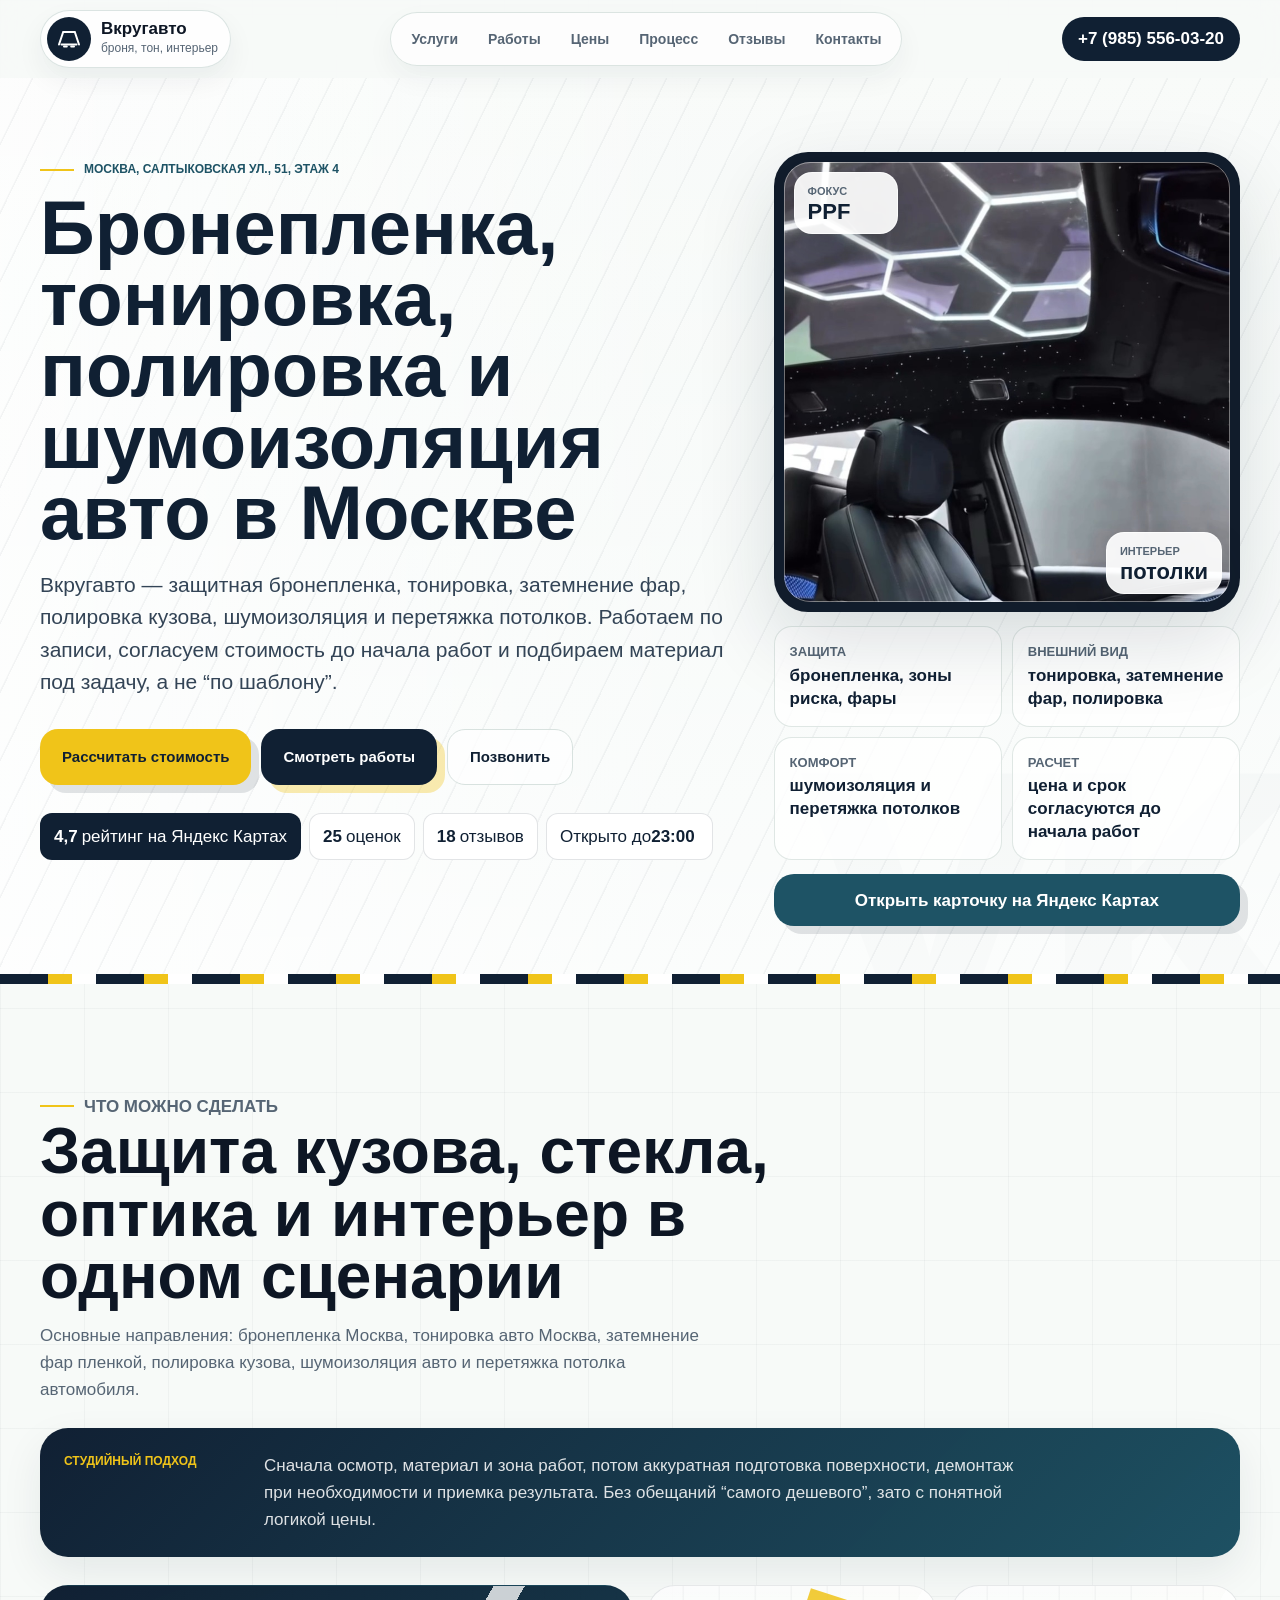
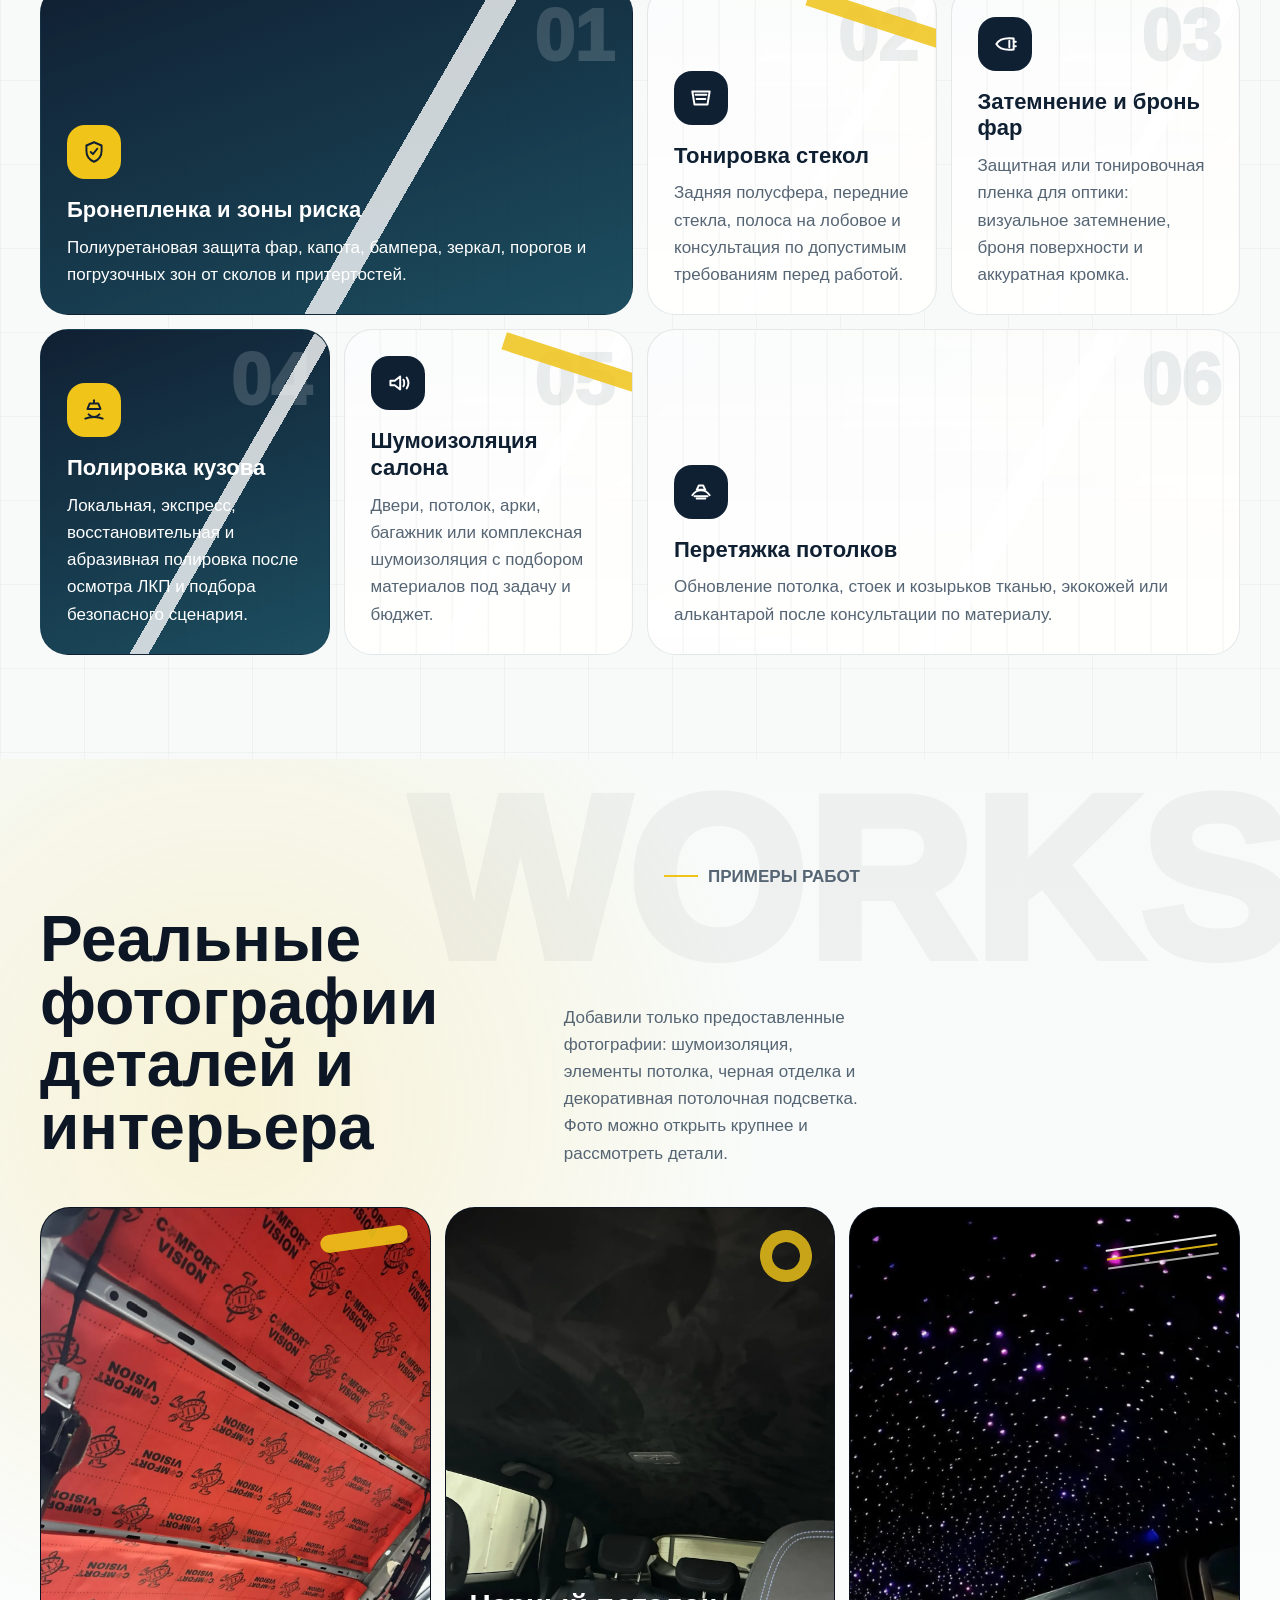
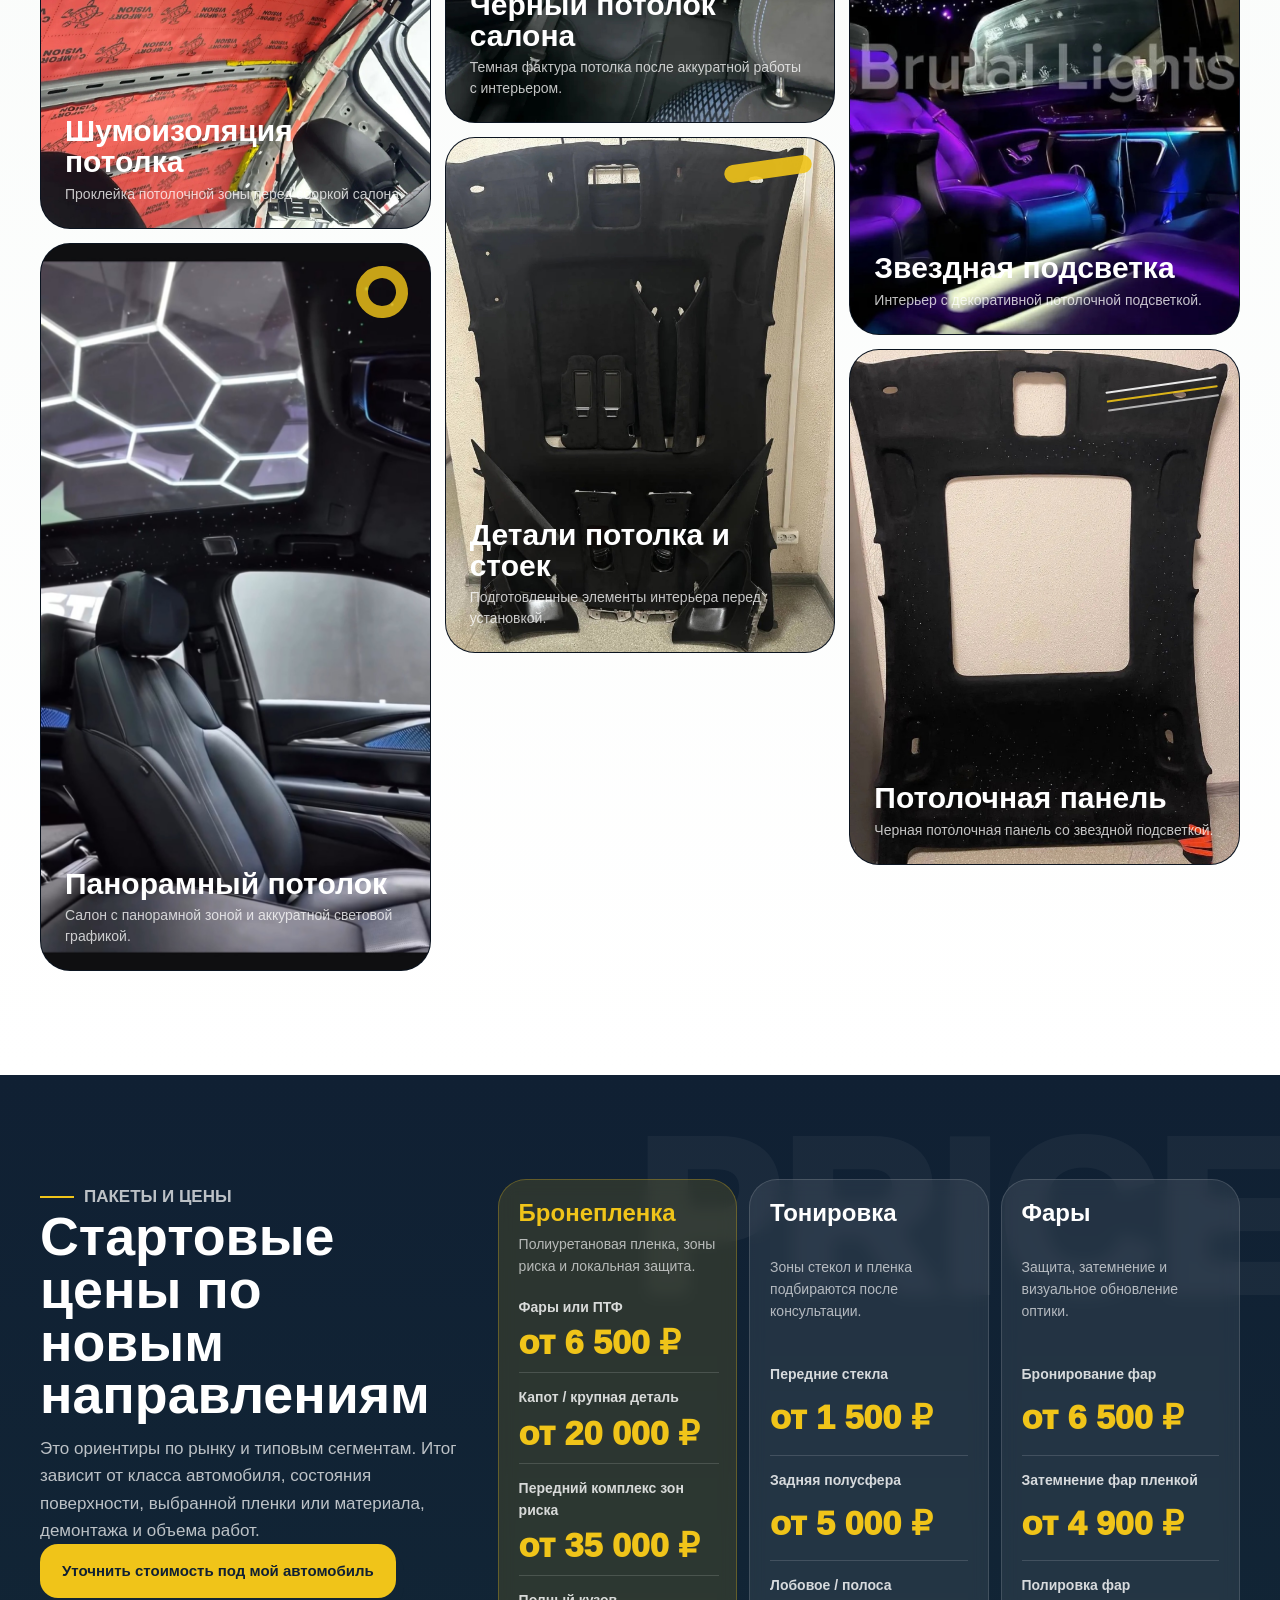
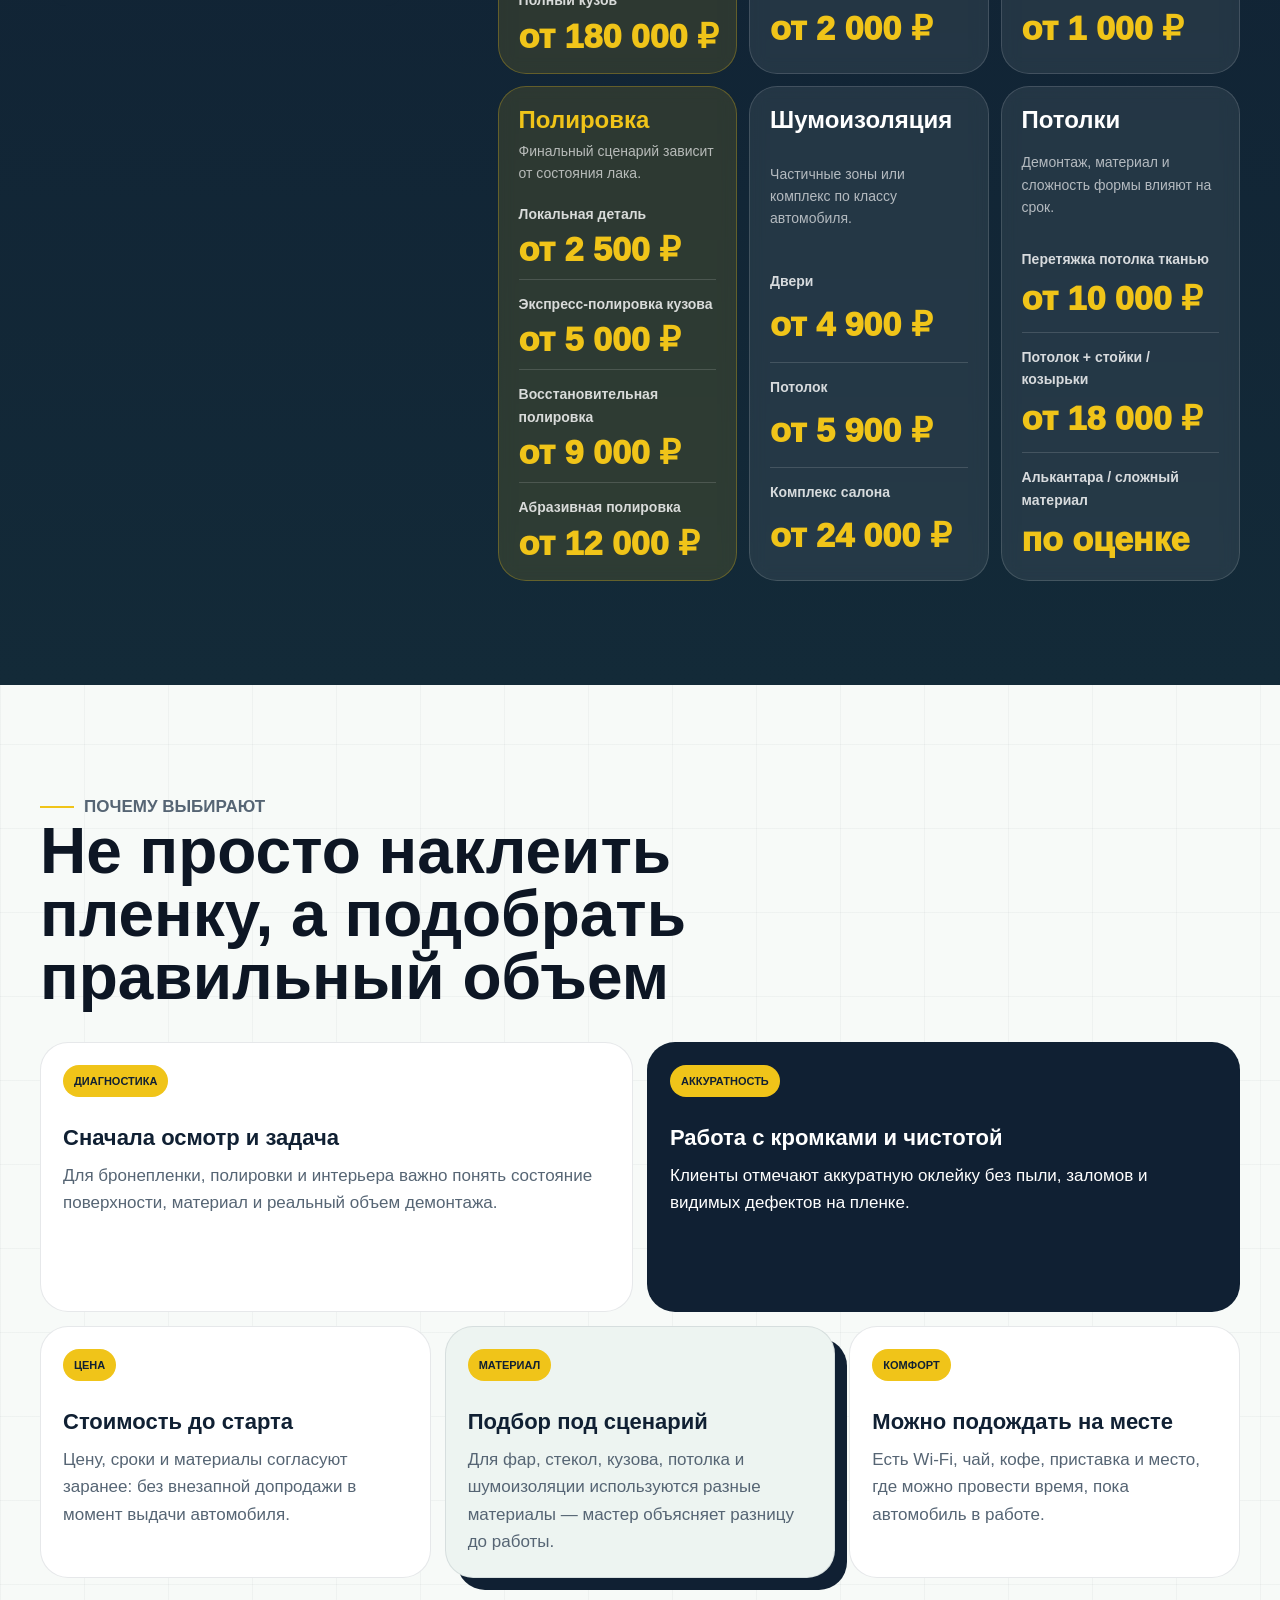
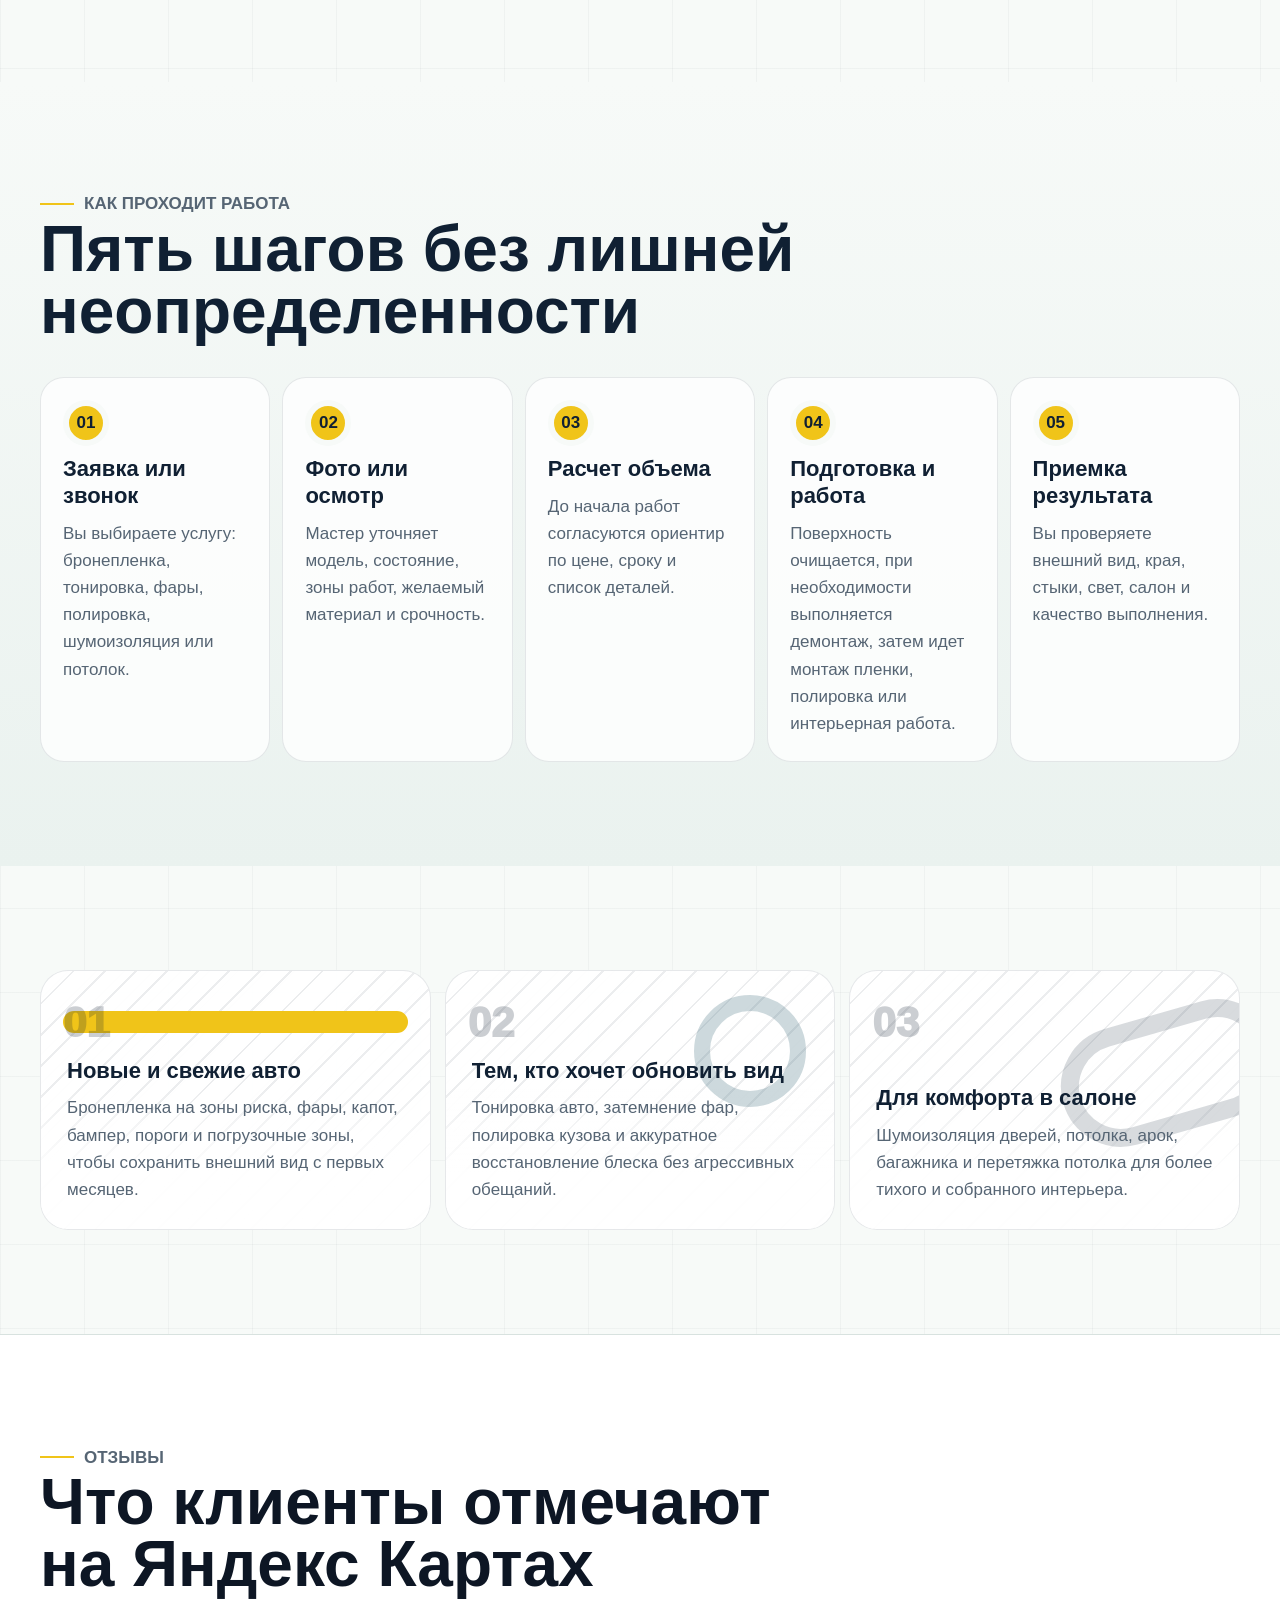
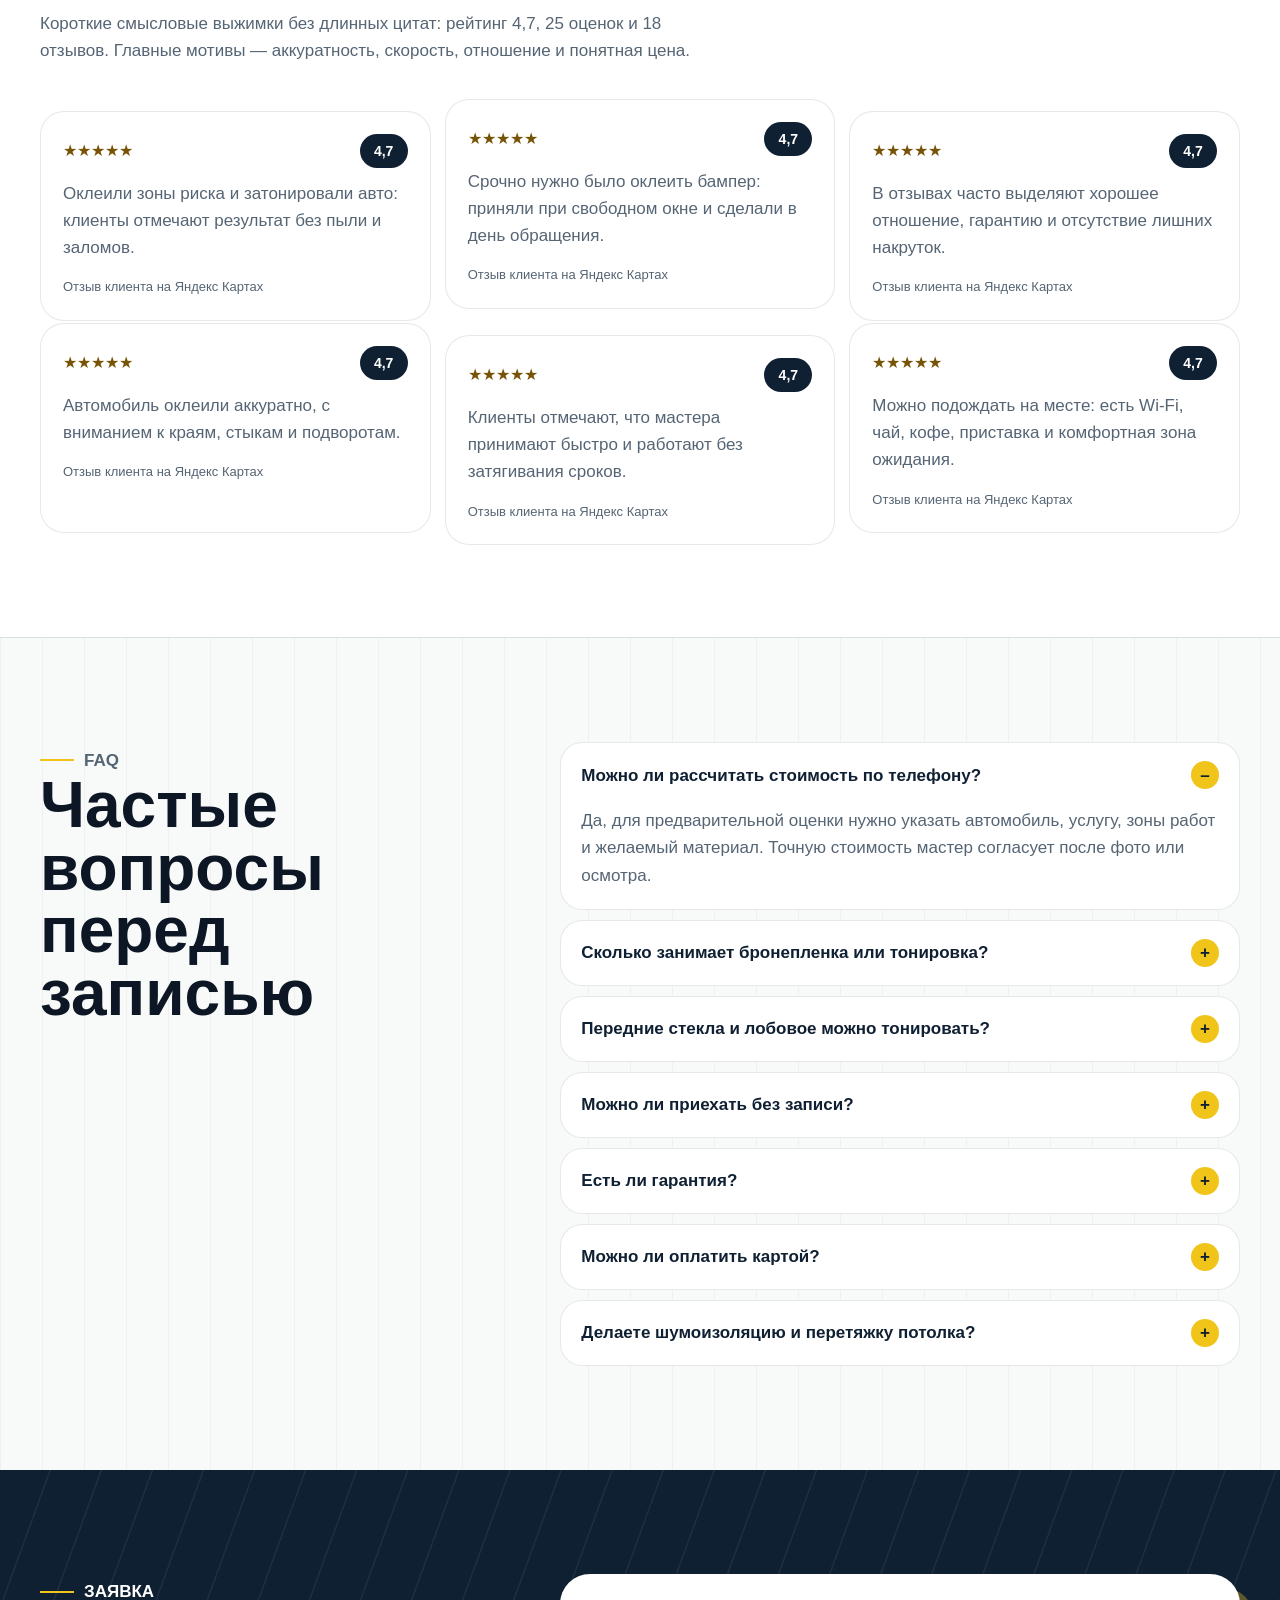
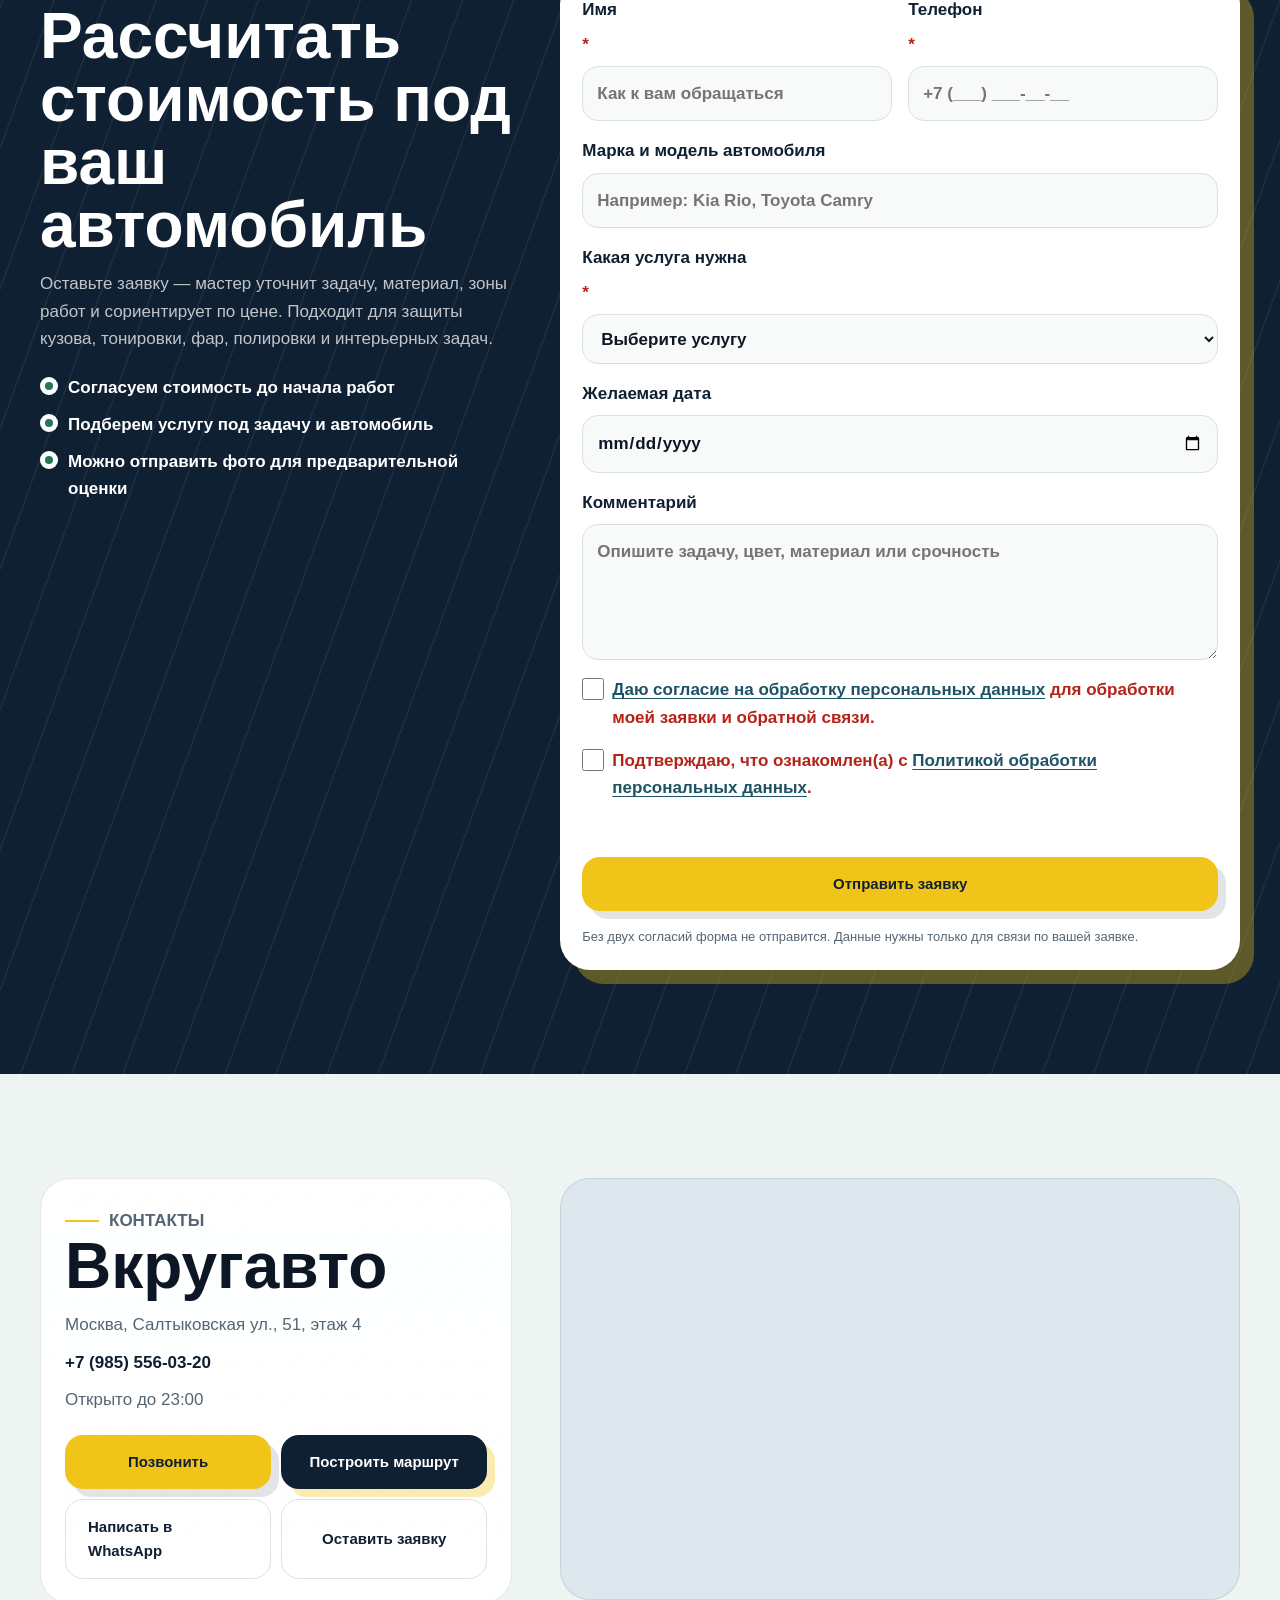
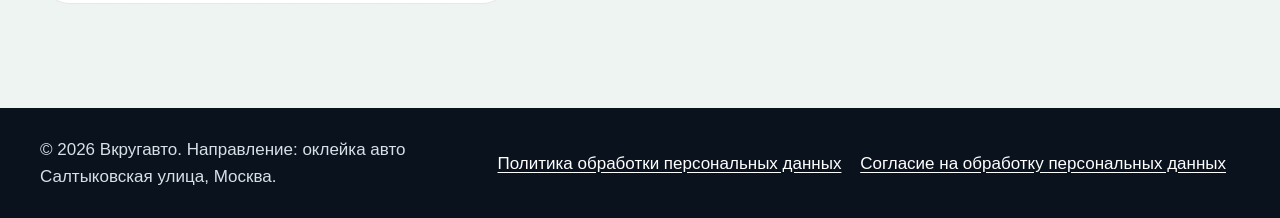
==== commit c0b5b82d: "Refocus landing on detailing services" ====
--- a/index.html
+++ b/index.html
@@ -3,16 +3,16 @@
 <head>
     <meta charset="utf-8">
     <meta name="viewport" content="width=device-width, initial-scale=1">
-    <title>Вкругавто — оклейка авто, антигравийная плёнка и брендирование такси в Москве</title>
-    <meta name="description" content="Оклейка авто, такси под ГОСТ, Яндекс БРЕНД, антигравийная плёнка, автовинил и тонировка в Москве. Вкругавто: рейтинг 4,7, предварительная запись, оплата картой, Салтыковская ул., 51.">
+    <title>Вкругавто — бронепленка, тонировка, полировка и шумоизоляция авто в Москве</title>
+    <meta name="description" content="Бронепленка, тонировка, затемнение фар, полировка кузова, шумоизоляция и перетяжка потолков в Москве. Вкругавто: рейтинг 4,7, запись, оплата картой, Салтыковская ул., 51.">
     <meta name="robots" content="index, follow">
     <link rel="canonical" href="https://example.ru/">
     <meta property="og:type" content="website">
     <meta property="og:locale" content="ru_RU">
-    <meta property="og:title" content="Вкругавто — оклейка авто и брендирование такси в Москве">
-    <meta property="og:description" content="Оклейка такси под ГОСТ, Яндекс БРЕНД, антигравийная пленка, автовинил и тонировка. Рейтинг 4,7 на Яндекс Картах.">
+    <meta property="og:title" content="Вкругавто — бронепленка, тонировка и детейлинг авто в Москве">
+    <meta property="og:description" content="Бронепленка, тонировка, затемнение фар, полировка, шумоизоляция и перетяжка потолков. Рейтинг 4,7 на Яндекс Картах.">
     <meta property="og:url" content="https://example.ru/">
-    <meta property="og:image" content="assets/img/yandex-taxi-hero.jpg">
+    <meta property="og:image" content="https://example.ru/assets/img/works/work-05.jpg">
     <meta name="theme-color" content="#0f172a">
     <link rel="icon" href="assets/img/favicon.svg" type="image/svg+xml">
     <link rel="preload" href="assets/css/style.css" as="style">
@@ -24,9 +24,9 @@
     "additionalType": "https://schema.org/AutomotiveBusiness",
     "name": "Вкругавто",
     "url": "https://example.ru/",
-    "image": "https://example.ru/assets/img/yandex-taxi-hero.jpg",
+    "image": "https://example.ru/assets/img/works/work-05.jpg",
     "telephone": "+79855560320",
-    "description": "Оклейка авто, такси под ГОСТ, Яндекс БРЕНД, антигравийная пленка, автовинил и тонировка в Москве.",
+    "description": "Бронепленка, тонировка, затемнение фар, полировка, шумоизоляция и перетяжка потолков в Москве.",
     "address": {
         "@type": "PostalAddress",
         "addressLocality": "Москва",
@@ -45,24 +45,30 @@
     "areaServed": "Москва",
     "hasOfferCatalog": {
         "@type": "OfferCatalog",
-        "name": "Услуги по оклейке автомобилей",
+        "name": "Детейлинг, защита и интерьерные работы",
         "itemListElement": [
             {
                 "@type": "Offer",
-                "name": "Полная оклейка в белый + ГОСТ",
-                "price": "18900",
+                "name": "Бронирование фар пленкой",
+                "price": "6500",
                 "priceCurrency": "RUB"
             },
             {
                 "@type": "Offer",
-                "name": "Яндекс БРЕНД",
-                "price": "3900",
+                "name": "Тонировка задней полусферы",
+                "price": "5000",
                 "priceCurrency": "RUB"
             },
             {
                 "@type": "Offer",
-                "name": "ГОСТ Турция",
-                "price": "4900",
+                "name": "Восстановительная полировка кузова",
+                "price": "9000",
+                "priceCurrency": "RUB"
+            },
+            {
+                "@type": "Offer",
+                "name": "Шумоизоляция потолка",
+                "price": "5900",
                 "priceCurrency": "RUB"
             }
         ]
@@ -84,12 +90,13 @@
                 </span>
                 <span>
                     <strong>Вкругавто</strong>
-                    <small>оклейка и защита авто</small>
+                    <small>броня, тон, интерьер</small>
                 </span>
             </a>
 
             <nav class="desktop-nav" aria-label="Основная навигация">
                 <a href="#services">Услуги</a>
+                <a href="#works">Работы</a>
                 <a href="#prices">Цены</a>
                 <a href="#process">Процесс</a>
                 <a href="#reviews">Отзывы</a>
@@ -107,6 +114,7 @@
 
         <nav class="mobile-nav" aria-label="Мобильная навигация" data-mobile-nav>
             <a href="#services">Услуги</a>
+            <a href="#works">Работы</a>
             <a href="#prices">Цены</a>
             <a href="#lead">Заявка</a>
             <a href="#contacts">Контакты</a>
@@ -119,12 +127,12 @@
             <div class="container hero-inner">
                 <div class="hero-copy reveal">
                     <p class="eyebrow">Москва, Салтыковская ул., 51, этаж 4</p>
-                    <h1>Оклейка авто, такси под ГОСТ и антигравийная защита в Москве</h1>
-                    <p class="hero-text">Вкругавто — оклейка плёнкой, автовинил, тонировка и брендирование такси. Работаем по записи, согласуем стоимость до начала работ и аккуратно сдаём результат без пыли, заломов и лишних накруток.</p>
+                    <h1>Бронепленка, тонировка, полировка и шумоизоляция авто в Москве</h1>
+                    <p class="hero-text">Вкругавто — защитная бронепленка, тонировка, затемнение фар, полировка кузова, шумоизоляция и перетяжка потолков. Работаем по записи, согласуем стоимость до начала работ и подбираем материал под задачу, а не “по шаблону”.</p>
 
                     <div class="hero-actions" aria-label="Основные действия">
                         <a class="btn btn-primary" href="#lead">Рассчитать стоимость</a>
-                        <a class="btn btn-secondary" href="#lead">Записаться</a>
+                        <a class="btn btn-secondary" href="#works">Смотреть работы</a>
                         <a class="btn btn-ghost" href="tel:+79855560320">Позвонить</a>
                     </div>
 
@@ -136,35 +144,35 @@
                     </div>
                 </div>
 
-                <aside class="hero-stage reveal" aria-label="Визуальный блок студии Вкругавто">
+                <aside class="hero-stage reveal" aria-label="Визуальный блок работ Вкругавто">
                     <div class="stage-frame">
-                        <img class="hero-art" src="assets/img/yandex-taxi-hero.jpg" width="1672" height="941" alt="Киношная фотография такси с желтой графикой в чистой студии оклейки" fetchpriority="high">
+                        <img class="hero-art" src="assets/img/works/work-05.jpg" width="806" height="1800" alt="Салон автомобиля с панорамным потолком и световой графикой после интерьерной работы" fetchpriority="high">
                         <div class="stage-badge stage-badge-rating">
-                            <span>Яндекс</span>
-                            <strong>4,7</strong>
+                            <span>фокус</span>
+                            <strong>PPF</strong>
                         </div>
                         <div class="stage-badge stage-badge-time">
-                            <span>окно</span>
-                            <strong>до 23:00</strong>
+                            <span>интерьер</span>
+                            <strong>потолки</strong>
                         </div>
                     </div>
 
                     <div class="hero-proof">
                         <div class="proof-line">
-                            <span>Оплата</span>
-                            <strong>карта, наличные, QR, перевод</strong>
+                            <span>Защита</span>
+                            <strong>бронепленка, зоны риска, фары</strong>
                         </div>
                         <div class="proof-line">
-                            <span>Фокус</span>
-                            <strong>такси, антигравийная пленка, автовинил</strong>
+                            <span>Внешний вид</span>
+                            <strong>тонировка, затемнение фар, полировка</strong>
                         </div>
                         <div class="proof-line">
-                            <span>Запись</span>
-                            <strong>заранее или свободное окно на сегодня</strong>
+                            <span>Комфорт</span>
+                            <strong>шумоизоляция и перетяжка потолков</strong>
                         </div>
                         <div class="proof-line">
-                            <span>Дополнительно</span>
-                            <strong>подарочный сертификат, акции и спецпредложения уточняйте при записи</strong>
+                            <span>Расчет</span>
+                            <strong>цена и срок согласуются до начала работ</strong>
                         </div>
                     </div>
                     <a class="map-mini" href="https://yandex.ru/maps/-/CPgRqVns" target="_blank" rel="noopener">Открыть карточку на Яндекс Картах</a>
@@ -176,52 +184,179 @@
             <div class="container">
                 <div class="section-head reveal">
                     <p class="eyebrow">Что можно сделать</p>
-                    <h2>Услуги Вкругавто без лишней сервисной мишуры</h2>
-                    <p>Задачи клиентов: оклейка авто Москва, брендирование такси Москва, антигравийная пленка Москва и точечная защита кузова — в одном месте и с понятным согласованием до старта.</p>
+                    <h2>Защита кузова, стекла, оптика и интерьер в одном сценарии</h2>
+                    <p>Основные направления: бронепленка Москва, тонировка авто Москва, затемнение фар пленкой, полировка кузова, шумоизоляция авто и перетяжка потолка автомобиля.</p>
                 </div>
 
                 <div class="studio-note reveal">
                     <span>Студийный подход</span>
-                    <p>Сначала задача и материал, потом аккуратная работа с краями, стыками и чистотой поверхности. Без обещаний “магии”, только понятный процесс.</p>
+                    <p>Сначала осмотр, материал и зона работ, потом аккуратная подготовка поверхности, демонтаж при необходимости и приемка результата. Без обещаний “самого дешевого”, зато с понятной логикой цены.</p>
                 </div>
 
                 <div class="service-grid">
                                             <article class="service-card reveal">
                             <span class="card-index">01</span>
-                            <span class="icon-shell" aria-hidden="true"><svg viewBox="0 0 24 24"><path d="M5 16h14l-1.5-5.5A2 2 0 0 0 15.6 9H8.4a2 2 0 0 0-1.9 1.5L5 16Z"/><path d="M7 16v2M17 16v2M9 7h6M10 5h4"/></svg></span>
-                            <h3>Оклейка такси под ГОСТ</h3>
-                            <p>Белый, желтый, брендирование под Яндекс, ГОСТ Турция и ГОСТ Германия для подготовки автомобиля к работе.</p>
+                            <span class="icon-shell" aria-hidden="true"><svg viewBox="0 0 24 24"><path d="M12 3 19 6v5c0 4.7-2.8 8.2-7 10-4.2-1.8-7-5.3-7-10V6l7-3Z"/><path d="M9 12l2 2 4-5"/></svg></span>
+                            <h3>Бронепленка и зоны риска</h3>
+                            <p>Полиуретановая защита фар, капота, бампера, зеркал, порогов и погрузочных зон от сколов и притертостей.</p>
                         </article>
                                             <article class="service-card reveal">
                             <span class="card-index">02</span>
-                            <span class="icon-shell" aria-hidden="true"><svg viewBox="0 0 24 24"><path d="M12 3 19 6v5c0 4.7-2.8 8.2-7 10-4.2-1.8-7-5.3-7-10V6l7-3Z"/><path d="M9 12l2 2 4-5"/></svg></span>
-                            <h3>Антигравийная пленка</h3>
-                            <p>Защита зон риска: бампер, фары, капот, зеркала, пороги и другие уязвимые участки кузова.</p>
+                            <span class="icon-shell" aria-hidden="true"><svg viewBox="0 0 24 24"><path d="M4 6h16l-2 12H6L4 6Z"/><path d="M7 9h10M8 13h8"/></svg></span>
+                            <h3>Тонировка стекол</h3>
+                            <p>Задняя полусфера, передние стекла, полоса на лобовое и консультация по допустимым требованиям перед работой.</p>
                         </article>
                                             <article class="service-card reveal">
                             <span class="card-index">03</span>
-                            <span class="icon-shell" aria-hidden="true"><svg viewBox="0 0 24 24"><path d="M4 17c5-8 11-10 16-9"/><path d="M5 20c4-5 9-7 15-6"/><path d="M4 13h4M16 8h4"/></svg></span>
-                            <h3>Автовинил</h3>
-                            <p>Частичная или полная оклейка для обновления внешнего вида автомобиля без лишнего визуального шума.</p>
+                            <span class="icon-shell" aria-hidden="true"><svg viewBox="0 0 24 24"><path d="M4 12c3-5 8-6 16-5v10c-8 1-13 0-16-5Z"/><path d="M16 9v6M20 10h2M20 14h2"/></svg></span>
+                            <h3>Затемнение и бронь фар</h3>
+                            <p>Защитная или тонировочная пленка для оптики: визуальное затемнение, броня поверхности и аккуратная кромка.</p>
                         </article>
                                             <article class="service-card reveal">
                             <span class="card-index">04</span>
-                            <span class="icon-shell" aria-hidden="true"><svg viewBox="0 0 24 24"><path d="M4 6h16l-2 12H6L4 6Z"/><path d="M7 9h10M8 13h8"/></svg></span>
-                            <h3>Тонировка</h3>
-                            <p>Задняя полусфера, лобовое стекло и пленка хамелеон после консультации и с учетом допустимых требований.</p>
+                            <span class="icon-shell" aria-hidden="true"><svg viewBox="0 0 24 24"><path d="M7 16c3 3 7 3 10 0"/><path d="M8 6h8l2 5H6L8 6Z"/><path d="M4 20c4-2 12-2 16 0"/><path d="M12 3v2"/></svg></span>
+                            <h3>Полировка кузова</h3>
+                            <p>Локальная, экспресс, восстановительная и абразивная полировка после осмотра ЛКП и подбора безопасного сценария.</p>
                         </article>
                                             <article class="service-card reveal">
                             <span class="card-index">05</span>
-                            <span class="icon-shell" aria-hidden="true"><svg viewBox="0 0 24 24"><path d="M4 12c3-5 8-6 16-5v10c-8 1-13 0-16-5Z"/><path d="M16 9v6M20 10h2M20 14h2"/></svg></span>
-                            <h3>Оклейка фар пленкой</h3>
-                            <p>Темная бронь, защита поверхности и аккуратное визуальное обновление оптики.</p>
+                            <span class="icon-shell" aria-hidden="true"><svg viewBox="0 0 24 24"><path d="M5 10v4h4l5 4V6l-5 4H5Z"/><path d="M17 9c1 1 1 5 0 6"/><path d="M20 7c2 3 2 7 0 10"/></svg></span>
+                            <h3>Шумоизоляция салона</h3>
+                            <p>Двери, потолок, арки, багажник или комплексная шумоизоляция с подбором материалов под задачу и бюджет.</p>
                         </article>
                                             <article class="service-card reveal">
                             <span class="card-index">06</span>
-                            <span class="icon-shell" aria-hidden="true"><svg viewBox="0 0 24 24"><circle cx="12" cy="12" r="8"/><path d="M12 8v5l3 2"/></svg></span>
-                            <h3>Срочные работы</h3>
-                            <p>При наличии свободного окна можем принять срочно и выполнить задачу в день обращения.</p>
-                        </article>
+                            <span class="icon-shell" aria-hidden="true"><svg viewBox="0 0 24 24"><path d="M4 15c4-6 12-6 16 0"/><path d="M6 16h12"/><path d="M8 18h8"/><path d="M10 6h4l2 4H8l2-4Z"/></svg></span>
+                            <h3>Перетяжка потолков</h3>
+                            <p>Обновление потолка, стоек и козырьков тканью, экокожей или алькантарой после консультации по материалу.</p>
+                        </article>
+                                    </div>
+            </div>
+        </section>
+
+        <section class="section works-section" id="works">
+            <div class="container works-layout">
+                <div class="section-head works-head reveal">
+                    <p class="eyebrow">Примеры работ</p>
+                    <h2>Реальные фотографии деталей и интерьера</h2>
+                    <p>Добавили только предоставленные фотографии: шумоизоляция, элементы потолка, черная отделка и декоративная потолочная подсветка. Фото можно открыть крупнее и рассмотреть детали.</p>
+                </div>
+
+                <div class="works-grid" aria-label="Галерея примеров работ">
+                                                                    <button
+                            class="work-card reveal"
+                            type="button"
+                            data-lightbox-index="0"
+                            data-lightbox-src="assets/img/works/work-01.jpg"
+                            data-lightbox-title="Шумоизоляция потолка"
+                            data-lightbox-alt="Красный материал шумоизоляции на потолке автомобиля в процессе работы">
+                            <img
+                                src="assets/img/works/work-01.jpg"
+                                width="1350"
+                                height="1800"
+                                alt="Красный материал шумоизоляции на потолке автомобиля в процессе работы"
+                                loading="lazy">
+                            <span class="work-card-meta">
+                                <strong>Шумоизоляция потолка</strong>
+                                <small>Проклейка потолочной зоны перед сборкой салона.</small>
+                            </span>
+                            <span class="work-card-action" aria-hidden="true">Открыть крупнее</span>
+                        </button>
+                                                                    <button
+                            class="work-card reveal"
+                            type="button"
+                            data-lightbox-index="1"
+                            data-lightbox-src="assets/img/works/work-02.jpg"
+                            data-lightbox-title="Черный потолок салона"
+                            data-lightbox-alt="Черный потолок автомобиля в салоне после работы с интерьером">
+                            <img
+                                src="assets/img/works/work-02.jpg"
+                                width="1350"
+                                height="1800"
+                                alt="Черный потолок автомобиля в салоне после работы с интерьером"
+                                loading="lazy">
+                            <span class="work-card-meta">
+                                <strong>Черный потолок салона</strong>
+                                <small>Темная фактура потолка после аккуратной работы с интерьером.</small>
+                            </span>
+                            <span class="work-card-action" aria-hidden="true">Открыть крупнее</span>
+                        </button>
+                                                                    <button
+                            class="work-card reveal"
+                            type="button"
+                            data-lightbox-index="2"
+                            data-lightbox-src="assets/img/works/work-03.jpg"
+                            data-lightbox-title="Звездная подсветка"
+                            data-lightbox-alt="Автомобильный салон со звездной потолочной подсветкой">
+                            <img
+                                src="assets/img/works/work-03.jpg"
+                                width="1350"
+                                height="1800"
+                                alt="Автомобильный салон со звездной потолочной подсветкой"
+                                loading="lazy">
+                            <span class="work-card-meta">
+                                <strong>Звездная подсветка</strong>
+                                <small>Интерьер с декоративной потолочной подсветкой.</small>
+                            </span>
+                            <span class="work-card-action" aria-hidden="true">Открыть крупнее</span>
+                        </button>
+                                                                    <button
+                            class="work-card reveal"
+                            type="button"
+                            data-lightbox-index="3"
+                            data-lightbox-src="assets/img/works/work-04.jpg"
+                            data-lightbox-title="Детали потолка и стоек"
+                            data-lightbox-alt="Черные элементы потолка и стоек автомобиля перед установкой">
+                            <img
+                                src="assets/img/works/work-04.jpg"
+                                width="1350"
+                                height="1800"
+                                alt="Черные элементы потолка и стоек автомобиля перед установкой"
+                                loading="lazy">
+                            <span class="work-card-meta">
+                                <strong>Детали потолка и стоек</strong>
+                                <small>Подготовленные элементы интерьера перед установкой.</small>
+                            </span>
+                            <span class="work-card-action" aria-hidden="true">Открыть крупнее</span>
+                        </button>
+                                                                    <button
+                            class="work-card reveal"
+                            type="button"
+                            data-lightbox-index="4"
+                            data-lightbox-src="assets/img/works/work-05.jpg"
+                            data-lightbox-title="Панорамный потолок"
+                            data-lightbox-alt="Салон автомобиля с панорамным потолком и световой графикой">
+                            <img
+                                src="assets/img/works/work-05.jpg"
+                                width="806"
+                                height="1800"
+                                alt="Салон автомобиля с панорамным потолком и световой графикой"
+                                loading="lazy">
+                            <span class="work-card-meta">
+                                <strong>Панорамный потолок</strong>
+                                <small>Салон с панорамной зоной и аккуратной световой графикой.</small>
+                            </span>
+                            <span class="work-card-action" aria-hidden="true">Открыть крупнее</span>
+                        </button>
+                                                                    <button
+                            class="work-card reveal"
+                            type="button"
+                            data-lightbox-index="5"
+                            data-lightbox-src="assets/img/works/work-06.jpg"
+                            data-lightbox-title="Потолочная панель"
+                            data-lightbox-alt="Черная потолочная панель автомобиля со звездной подсветкой">
+                            <img
+                                src="assets/img/works/work-06.jpg"
+                                width="1350"
+                                height="1800"
+                                alt="Черная потолочная панель автомобиля со звездной подсветкой"
+                                loading="lazy">
+                            <span class="work-card-meta">
+                                <strong>Потолочная панель</strong>
+                                <small>Черная потолочная панель со звездной подсветкой.</small>
+                            </span>
+                            <span class="work-card-action" aria-hidden="true">Открыть крупнее</span>
+                        </button>
                                     </div>
             </div>
         </section>
@@ -230,32 +365,140 @@
             <div class="container price-layout">
                 <div class="section-head reveal">
                     <p class="eyebrow">Пакеты и цены</p>
-                    <h2>Понятные цены на популярные услуги</h2>
-                    <p>Итоговая стоимость зависит от задачи, состояния автомобиля и выбранного материала. Перед началом работ мастер согласует объём, цену и сроки.</p>
+                    <h2>Стартовые цены по новым направлениям</h2>
+                    <p>Это ориентиры по рынку и типовым сегментам. Итог зависит от класса автомобиля, состояния поверхности, выбранной пленки или материала, демонтажа и объема работ.</p>
                     <a class="btn btn-primary" href="#lead">Уточнить стоимость под мой автомобиль</a>
                 </div>
 
-                <div class="price-list reveal" aria-label="Ориентировочные цены">
-                                            <div class="price-item">
-                            <span>Полная оклейка в белый + ГОСТ</span>
-                            <strong>18 900 ₽</strong>
-                        </div>
-                                            <div class="price-item">
-                            <span>Желтый</span>
-                            <strong>18 900 ₽</strong>
-                        </div>
-                                            <div class="price-item">
-                            <span>Яндекс БРЕНД</span>
-                            <strong>3 900 ₽</strong>
-                        </div>
-                                            <div class="price-item">
-                            <span>ГОСТ Турция</span>
-                            <strong>4 900 ₽</strong>
-                        </div>
-                                            <div class="price-item">
-                            <span>ГОСТ Германия</span>
-                            <strong>8 900 ₽</strong>
-                        </div>
+                <div class="price-board reveal" aria-label="Ориентировочные цены по услугам">
+                                            <article class="price-pack">
+                            <div class="price-pack-head">
+                                <h3>Бронепленка</h3>
+                                <p>Полиуретановая пленка, зоны риска и локальная защита.</p>
+                            </div>
+                            <ul>
+                                                                    <li>
+                                        <span>Фары или ПТФ</span>
+                                        <strong>от 6 500 ₽</strong>
+                                    </li>
+                                                                    <li>
+                                        <span>Капот / крупная деталь</span>
+                                        <strong>от 20 000 ₽</strong>
+                                    </li>
+                                                                    <li>
+                                        <span>Передний комплекс зон риска</span>
+                                        <strong>от 35 000 ₽</strong>
+                                    </li>
+                                                                    <li>
+                                        <span>Полный кузов</span>
+                                        <strong>от 180 000 ₽</strong>
+                                    </li>
+                                                            </ul>
+                        </article>
+                                            <article class="price-pack">
+                            <div class="price-pack-head">
+                                <h3>Тонировка</h3>
+                                <p>Зоны стекол и пленка подбираются после консультации.</p>
+                            </div>
+                            <ul>
+                                                                    <li>
+                                        <span>Передние стекла</span>
+                                        <strong>от 1 500 ₽</strong>
+                                    </li>
+                                                                    <li>
+                                        <span>Задняя полусфера</span>
+                                        <strong>от 5 000 ₽</strong>
+                                    </li>
+                                                                    <li>
+                                        <span>Лобовое / полоса</span>
+                                        <strong>от 2 000 ₽</strong>
+                                    </li>
+                                                            </ul>
+                        </article>
+                                            <article class="price-pack">
+                            <div class="price-pack-head">
+                                <h3>Фары</h3>
+                                <p>Защита, затемнение и визуальное обновление оптики.</p>
+                            </div>
+                            <ul>
+                                                                    <li>
+                                        <span>Бронирование фар</span>
+                                        <strong>от 6 500 ₽</strong>
+                                    </li>
+                                                                    <li>
+                                        <span>Затемнение фар пленкой</span>
+                                        <strong>от 4 900 ₽</strong>
+                                    </li>
+                                                                    <li>
+                                        <span>Полировка фар</span>
+                                        <strong>от 1 000 ₽</strong>
+                                    </li>
+                                                            </ul>
+                        </article>
+                                            <article class="price-pack">
+                            <div class="price-pack-head">
+                                <h3>Полировка</h3>
+                                <p>Финальный сценарий зависит от состояния лака.</p>
+                            </div>
+                            <ul>
+                                                                    <li>
+                                        <span>Локальная деталь</span>
+                                        <strong>от 2 500 ₽</strong>
+                                    </li>
+                                                                    <li>
+                                        <span>Экспресс-полировка кузова</span>
+                                        <strong>от 5 000 ₽</strong>
+                                    </li>
+                                                                    <li>
+                                        <span>Восстановительная полировка</span>
+                                        <strong>от 9 000 ₽</strong>
+                                    </li>
+                                                                    <li>
+                                        <span>Абразивная полировка</span>
+                                        <strong>от 12 000 ₽</strong>
+                                    </li>
+                                                            </ul>
+                        </article>
+                                            <article class="price-pack">
+                            <div class="price-pack-head">
+                                <h3>Шумоизоляция</h3>
+                                <p>Частичные зоны или комплекс по классу автомобиля.</p>
+                            </div>
+                            <ul>
+                                                                    <li>
+                                        <span>Двери</span>
+                                        <strong>от 4 900 ₽</strong>
+                                    </li>
+                                                                    <li>
+                                        <span>Потолок</span>
+                                        <strong>от 5 900 ₽</strong>
+                                    </li>
+                                                                    <li>
+                                        <span>Комплекс салона</span>
+                                        <strong>от 24 000 ₽</strong>
+                                    </li>
+                                                            </ul>
+                        </article>
+                                            <article class="price-pack">
+                            <div class="price-pack-head">
+                                <h3>Потолки</h3>
+                                <p>Демонтаж, материал и сложность формы влияют на срок.</p>
+                            </div>
+                            <ul>
+                                                                    <li>
+                                        <span>Перетяжка потолка тканью</span>
+                                        <strong>от 10 000 ₽</strong>
+                                    </li>
+                                                                    <li>
+                                        <span>Потолок + стойки / козырьки</span>
+                                        <strong>от 18 000 ₽</strong>
+                                    </li>
+                                                                    <li>
+                                        <span>Алькантара / сложный материал</span>
+                                        <strong>по оценке</strong>
+                                    </li>
+                                                            </ul>
+                        </article>
                                     </div>
             </div>
         </section>
@@ -264,14 +507,14 @@
             <div class="container">
                 <div class="section-head reveal">
                     <p class="eyebrow">Почему выбирают</p>
-                    <h2>Аккуратность, скорость и цена без сюрпризов</h2>
+                    <h2>Не просто наклеить пленку, а подобрать правильный объем</h2>
                 </div>
                 <div class="benefit-grid">
-                    <article class="benefit-card reveal"><span>скорость</span><h3>Быстро принимают в работу</h3><p>Клиенты отмечают, что мастера могут принять без очереди и выполнить срочные задачи при наличии окна.</p></article>
-                    <article class="benefit-card reveal"><span>чистота</span><h3>Аккуратная оклейка</h3><p>В отзывах часто хвалят качество пленки: без пыли, заломов и видимых дефектов.</p></article>
-                    <article class="benefit-card reveal"><span>цена</span><h3>Без лишних накруток</h3><p>Стоимость обсуждается заранее, клиенты отмечают адекватные цены.</p></article>
-                    <article class="benefit-card reveal"><span>контроль</span><h3>Гарантия и контроль</h3><p>Клиенты упоминают гарантию на работы и материал; в отзывах встречается и контрольный осмотр после выполнения.</p></article>
-                    <article class="benefit-card reveal"><span>ожидание</span><h3>Комфортное ожидание</h3><p>Есть Wi-Fi, чай, кофе, приставка и место, где можно провести время, пока автомобиль в работе.</p></article>
+                    <article class="benefit-card reveal"><span>диагностика</span><h3>Сначала осмотр и задача</h3><p>Для бронепленки, полировки и интерьера важно понять состояние поверхности, материал и реальный объем демонтажа.</p></article>
+                    <article class="benefit-card reveal"><span>аккуратность</span><h3>Работа с кромками и чистотой</h3><p>Клиенты отмечают аккуратную оклейку без пыли, заломов и видимых дефектов на пленке.</p></article>
+                    <article class="benefit-card reveal"><span>цена</span><h3>Стоимость до старта</h3><p>Цену, сроки и материалы согласуют заранее: без внезапной допродажи в момент выдачи автомобиля.</p></article>
+                    <article class="benefit-card reveal"><span>материал</span><h3>Подбор под сценарий</h3><p>Для фар, стекол, кузова, потолка и шумоизоляции используются разные материалы — мастер объясняет разницу до работы.</p></article>
+                    <article class="benefit-card reveal"><span>комфорт</span><h3>Можно подождать на месте</h3><p>Есть Wi-Fi, чай, кофе, приставка и место, где можно провести время, пока автомобиль в работе.</p></article>
                 </div>
             </div>
         </section>
@@ -280,14 +523,14 @@
             <div class="container">
                 <div class="section-head reveal">
                     <p class="eyebrow">Как проходит работа</p>
-                    <h2>Пять шагов от заявки до приемки результата</h2>
+                    <h2>Пять шагов без лишней неопределенности</h2>
                 </div>
                 <ol class="process-list">
-                    <li class="reveal"><span>01</span><h3>Заявка или звонок</h3><p>Вы оставляете номер, выбираете услугу и удобное время.</p></li>
-                    <li class="reveal"><span>02</span><h3>Быстрая консультация</h3><p>Мастер уточняет автомобиль, задачу, материал и желаемый срок.</p></li>
-                    <li class="reveal"><span>03</span><h3>Согласование цены</h3><p>До начала работ понятны примерная стоимость и объем.</p></li>
-                    <li class="reveal"><span>04</span><h3>Оклейка или тонировка</h3><p>Работа выполняется в чистом освещенном помещении.</p></li>
-                    <li class="reveal"><span>05</span><h3>Приемка результата</h3><p>Вы проверяете внешний вид, края, стыки и качество выполнения.</p></li>
+                    <li class="reveal"><span>01</span><h3>Заявка или звонок</h3><p>Вы выбираете услугу: бронепленка, тонировка, фары, полировка, шумоизоляция или потолок.</p></li>
+                    <li class="reveal"><span>02</span><h3>Фото или осмотр</h3><p>Мастер уточняет модель, состояние, зоны работ, желаемый материал и срочность.</p></li>
+                    <li class="reveal"><span>03</span><h3>Расчет объема</h3><p>До начала работ согласуются ориентир по цене, сроку и список деталей.</p></li>
+                    <li class="reveal"><span>04</span><h3>Подготовка и работа</h3><p>Поверхность очищается, при необходимости выполняется демонтаж, затем идет монтаж пленки, полировка или интерьерная работа.</p></li>
+                    <li class="reveal"><span>05</span><h3>Приемка результата</h3><p>Вы проверяете внешний вид, края, стыки, свет, салон и качество выполнения.</p></li>
                 </ol>
             </div>
         </section>
@@ -296,18 +539,18 @@
             <div class="container segment-grid">
                 <article class="segment-card reveal">
                     <span class="segment-number">01</span>
-                    <h2>Владельцам такси</h2>
-                    <p>Подготовка автомобиля под требования агрегатора, оклейка такси под ГОСТ и Яндекс БРЕНД оклейка.</p>
+                    <h2>Новые и свежие авто</h2>
+                    <p>Бронепленка на зоны риска, фары, капот, бампер, пороги и погрузочные зоны, чтобы сохранить внешний вид с первых месяцев.</p>
                 </article>
                 <article class="segment-card reveal">
                     <span class="segment-number">02</span>
-                    <h2>Владельцам новых авто</h2>
-                    <p>Основной запрос: оклейка зон риска сразу после покупки — капот, бампер, фары, зеркала и другие уязвимые места.</p>
+                    <h2>Тем, кто хочет обновить вид</h2>
+                    <p>Тонировка авто, затемнение фар, полировка кузова и аккуратное восстановление блеска без агрессивных обещаний.</p>
                 </article>
                 <article class="segment-card reveal">
                     <span class="segment-number">03</span>
-                    <h2>Для обновления внешнего вида</h2>
-                    <p>Услуги: автовинил Москва, тонировка авто Москва, оклейка фар пленкой, частичная или полная оклейка.</p>
+                    <h2>Для комфорта в салоне</h2>
+                    <p>Шумоизоляция дверей, потолка, арок, багажника и перетяжка потолка для более тихого и собранного интерьера.</p>
                 </article>
             </div>
         </section>
@@ -317,7 +560,7 @@
                 <div class="section-head reveal">
                     <p class="eyebrow">Отзывы</p>
                     <h2>Что клиенты отмечают на Яндекс Картах</h2>
-                    <p>Короткие смысловые выжимки без длинных цитат: рейтинг 4,7, 25 оценок и 18 отзывов.</p>
+                    <p>Короткие смысловые выжимки без длинных цитат: рейтинг 4,7, 25 оценок и 18 отзывов. Главные мотивы — аккуратность, скорость, отношение и понятная цена.</p>
                 </div>
                 <div class="review-grid">
                                             <article class="review-card reveal">
@@ -380,28 +623,32 @@
                 </div>
                 <div class="faq-list reveal">
                                             <details class="faq-item" open>
+                            <summary>Можно ли рассчитать стоимость по телефону?</summary>
+                            <p>Да, для предварительной оценки нужно указать автомобиль, услугу, зоны работ и желаемый материал. Точную стоимость мастер согласует после фото или осмотра.</p>
+                        </details>
+                                            <details class="faq-item" >
+                            <summary>Сколько занимает бронепленка или тонировка?</summary>
+                            <p>Небольшие зоны могут занимать меньше времени, комплексная защита или перетяжка потолка требуют больше подготовки. Срок зависит от объема, материала и необходимости демонтажа.</p>
+                        </details>
+                                            <details class="faq-item" >
+                            <summary>Передние стекла и лобовое можно тонировать?</summary>
+                            <p>Такие работы обсуждаются отдельно и выполняются только после консультации по допустимым требованиям. Мастер подскажет безопасный вариант под вашу задачу.</p>
+                        </details>
+                                            <details class="faq-item" >
                             <summary>Можно ли приехать без записи?</summary>
                             <p>Лучше записаться заранее, но при наличии свободного окна мастера могут принять срочно. Перед приездом стоит позвонить или написать.</p>
                         </details>
                                             <details class="faq-item" >
-                            <summary>Сколько занимает оклейка?</summary>
-                            <p>Срок зависит от объема: небольшие зоны могут выполняться быстрее, полная оклейка требует больше времени. Точный срок скажет мастер после уточнения задачи.</p>
-                        </details>
-                                            <details class="faq-item" >
-                            <summary>Можно ли рассчитать стоимость по телефону?</summary>
-                            <p>Да, для предварительной оценки нужно указать автомобиль, услугу и желаемый материал. Итоговая стоимость согласуется до начала работ.</p>
-                        </details>
-                                            <details class="faq-item" >
                             <summary>Есть ли гарантия?</summary>
-                            <p>В отзывах клиенты отмечают гарантию на работы и материал. Конкретные условия лучше уточнить у мастера при записи.</p>
+                            <p>В отзывах клиенты отмечают гарантию на работы и материал. Конкретные условия зависят от услуги и материала, их лучше уточнить у мастера при записи.</p>
                         </details>
                                             <details class="faq-item" >
                             <summary>Можно ли оплатить картой?</summary>
                             <p>Да, доступны карта, наличные, QR-код и банковский перевод.</p>
                         </details>
                                             <details class="faq-item" >
-                            <summary>Делаете оклейку такси под ГОСТ и Яндекс?</summary>
-                            <p>Да, в карточке указаны услуги по оклейке такси, ГОСТ и Яндекс БРЕНД.</p>
+                            <summary>Делаете шумоизоляцию и перетяжку потолка?</summary>
+                            <p>Да, можно обсудить шумоизоляцию дверей, потолка, арок, багажника, а также перетяжку потолка и отдельных элементов салона.</p>
                         </details>
                                     </div>
             </div>
@@ -411,12 +658,12 @@
             <div class="container lead-layout">
                 <div class="lead-copy reveal">
                     <p class="eyebrow">Заявка</p>
-                    <h2>Рассчитать стоимость оклейки под ваш автомобиль</h2>
-                    <p>Оставьте заявку — мастер уточнит задачу, сориентирует по цене и подберет свободное время. Подходит для такси, новых автомобилей и частичной защиты кузова.</p>
+                    <h2>Рассчитать стоимость под ваш автомобиль</h2>
+                    <p>Оставьте заявку — мастер уточнит задачу, материал, зоны работ и сориентирует по цене. Подходит для защиты кузова, тонировки, фар, полировки и интерьерных задач.</p>
                     <ul class="check-list">
                         <li>Согласуем стоимость до начала работ</li>
                         <li>Подберем услугу под задачу и автомобиль</li>
-                        <li>Можно уточнить свободное окно на сегодня</li>
+                        <li>Можно отправить фото для предварительной оценки</li>
                     </ul>
                 </div>
 
@@ -436,12 +683,12 @@
                     <label>Какая услуга нужна <span>*</span>
                         <select name="service" required>
                             <option value="">Выберите услугу</option>
-                            <option>оклейка такси под ГОСТ</option>
-                            <option>Яндекс БРЕНД</option>
-                            <option>антигравийная пленка</option>
-                            <option>автовинил</option>
-                            <option>тонировка</option>
-                            <option>оклейка фар</option>
+                            <option>бронепленка / зоны риска</option>
+                            <option>тонировка стекол</option>
+                            <option>затемнение или бронь фар</option>
+                            <option>полировка кузова</option>
+                            <option>шумоизоляция</option>
+                            <option>перетяжка потолка</option>
                             <option>другое</option>
                         </select>
                     </label>
@@ -506,6 +753,25 @@
         </div>
     </footer>
 
+    <div class="lightbox" data-lightbox aria-hidden="true" role="dialog" aria-modal="true" aria-label="Увеличенный просмотр фотографии">
+        <button class="lightbox-backdrop" type="button" data-lightbox-close aria-label="Закрыть просмотр"></button>
+        <div class="lightbox-panel" role="document">
+            <button class="lightbox-close" type="button" data-lightbox-close aria-label="Закрыть просмотр">
+                <span aria-hidden="true"></span>
+            </button>
+            <button class="lightbox-nav lightbox-prev" type="button" data-lightbox-prev aria-label="Предыдущее фото">
+                <svg viewBox="0 0 24 24" width="24" height="24" aria-hidden="true"><path d="m15 5-7 7 7 7" fill="none" stroke="currentColor" stroke-width="2.4" stroke-linecap="round" stroke-linejoin="round"/></svg>
+            </button>
+            <figure>
+                <img src="" alt="" data-lightbox-image>
+                <figcaption data-lightbox-caption></figcaption>
+            </figure>
+            <button class="lightbox-nav lightbox-next" type="button" data-lightbox-next aria-label="Следующее фото">
+                <svg viewBox="0 0 24 24" width="24" height="24" aria-hidden="true"><path d="m9 5 7 7-7 7" fill="none" stroke="currentColor" stroke-width="2.4" stroke-linecap="round" stroke-linejoin="round"/></svg>
+            </button>
+        </div>
+    </div>
+
     <div class="mobile-cta" aria-label="Быстрые действия">
         <a href="tel:+79855560320">Позвонить</a>
         <a href="#lead">Заявка</a>
--- a/assets/css/style.css
+++ b/assets/css/style.css
@@ -2288,3 +2288,605 @@
         gap: 10px;
     }
 }
+
+/* Works gallery */
+body.lightbox-open {
+    overflow: hidden;
+}
+
+.works-section {
+    overflow: hidden;
+    background:
+        radial-gradient(circle at 18% 18%, rgba(240, 196, 25, 0.16), transparent 28%),
+        linear-gradient(180deg, #f7faf8 0%, #ffffff 100%);
+}
+
+.works-section::before {
+    content: "WORKS";
+    position: absolute;
+    right: -10px;
+    top: 30px;
+    color: rgba(16, 32, 51, 0.045);
+    font-size: clamp(100px, 18vw, 240px);
+    font-weight: 950;
+    line-height: 0.8;
+    pointer-events: none;
+}
+
+.works-layout {
+    position: relative;
+    z-index: 1;
+}
+
+.works-head {
+    display: grid;
+    gap: 12px;
+}
+
+.works-head p {
+    max-width: 720px;
+}
+
+.works-grid {
+    display: grid;
+    gap: 14px;
+}
+
+.work-card {
+    position: relative;
+    display: grid;
+    min-height: 360px;
+    padding: 0;
+    overflow: hidden;
+    color: #ffffff;
+    text-align: left;
+    background: #0a121e;
+    border: 1px solid rgba(16, 32, 51, 0.12);
+    border-radius: 30px;
+    cursor: zoom-in;
+    box-shadow: none;
+    isolation: isolate;
+}
+
+.work-card::before,
+.work-card::after,
+.work-card img,
+.work-card-meta,
+.work-card-action {
+    grid-area: 1 / 1;
+}
+
+.work-card::before {
+    content: "";
+    z-index: 1;
+    background:
+        linear-gradient(180deg, rgba(10, 18, 30, 0.02) 0%, rgba(10, 18, 30, 0.08) 42%, rgba(10, 18, 30, 0.82) 100%);
+    pointer-events: none;
+}
+
+.work-card::after {
+    content: "";
+    z-index: 2;
+    align-self: start;
+    justify-self: end;
+    width: 88px;
+    height: 18px;
+    margin: 22px;
+    background: var(--color-accent);
+    border-radius: 999px;
+    opacity: 0.9;
+    transform: rotate(-8deg);
+    pointer-events: none;
+}
+
+.work-card img {
+    width: 100%;
+    height: 100%;
+    min-height: 360px;
+    object-fit: cover;
+    transform: scale(1);
+    transition: transform 420ms ease, filter 420ms ease;
+}
+
+.work-card-meta {
+    position: relative;
+    z-index: 3;
+    align-self: end;
+    display: grid;
+    gap: 6px;
+    padding: 24px;
+}
+
+.work-card-meta strong {
+    font-size: clamp(21px, 3vw, 30px);
+    line-height: 1.04;
+}
+
+.work-card-meta small {
+    max-width: 360px;
+    color: rgba(255, 255, 255, 0.76);
+    font-size: 14px;
+    line-height: 1.45;
+}
+
+.work-card-action {
+    position: relative;
+    z-index: 4;
+    align-self: start;
+    justify-self: start;
+    min-height: 36px;
+    margin: 18px;
+    padding: 8px 12px;
+    color: var(--color-primary);
+    background: rgba(255, 255, 255, 0.88);
+    border-radius: 999px;
+    font-size: 12px;
+    font-weight: 900;
+    line-height: 1.2;
+    opacity: 0;
+    transform: translateY(-8px);
+    transition: opacity 220ms ease, transform 220ms ease;
+}
+
+.work-card:hover img,
+.work-card:focus-visible img {
+    filter: saturate(1.05) contrast(1.04);
+    transform: scale(1.045);
+}
+
+.work-card:hover .work-card-action,
+.work-card:focus-visible .work-card-action {
+    opacity: 1;
+    transform: translateY(0);
+}
+
+.work-card:nth-child(2)::after,
+.work-card:nth-child(5)::after {
+    width: 52px;
+    height: 52px;
+    border: 12px solid var(--color-accent);
+    background: transparent;
+    border-radius: 50%;
+    opacity: 0.82;
+}
+
+.work-card:nth-child(3)::after,
+.work-card:nth-child(6)::after {
+    width: 112px;
+    height: 2px;
+    margin-top: 34px;
+    background: #ffffff;
+    box-shadow: 0 9px 0 var(--color-accent), 0 18px 0 rgba(255, 255, 255, 0.72);
+}
+
+.lightbox {
+    position: fixed;
+    inset: 0;
+    z-index: 1000;
+    display: grid;
+    place-items: center;
+    padding: 18px;
+    opacity: 0;
+    pointer-events: none;
+    transition: opacity 180ms ease;
+}
+
+.lightbox.is-open {
+    opacity: 1;
+    pointer-events: auto;
+}
+
+.lightbox-backdrop {
+    position: absolute;
+    inset: 0;
+    background: rgba(5, 10, 18, 0.88);
+    backdrop-filter: blur(14px);
+    cursor: zoom-out;
+}
+
+.lightbox-panel {
+    position: relative;
+    width: min(100%, 1120px);
+    max-height: min(92vh, 860px);
+    display: grid;
+    place-items: center;
+    transform: translateY(12px) scale(0.98);
+    transition: transform 220ms ease;
+}
+
+.lightbox.is-open .lightbox-panel {
+    transform: translateY(0) scale(1);
+}
+
+.lightbox figure {
+    width: 100%;
+    margin: 0;
+    display: grid;
+    gap: 12px;
+    place-items: center;
+}
+
+.lightbox img {
+    width: auto;
+    max-width: 100%;
+    max-height: calc(92vh - 84px);
+    object-fit: contain;
+    background: #0a121e;
+    border: 1px solid rgba(255, 255, 255, 0.16);
+    border-radius: 24px;
+    box-shadow: 0 30px 90px rgba(0, 0, 0, 0.42);
+}
+
+.lightbox figcaption {
+    color: rgba(255, 255, 255, 0.86);
+    font-size: 15px;
+    font-weight: 850;
+    text-align: center;
+}
+
+.lightbox-close,
+.lightbox-nav {
+    position: absolute;
+    z-index: 2;
+    display: grid;
+    place-items: center;
+    width: 52px;
+    height: 52px;
+    color: #ffffff;
+    background: rgba(255, 255, 255, 0.12);
+    border: 1px solid rgba(255, 255, 255, 0.2);
+    border-radius: 50%;
+    cursor: pointer;
+    backdrop-filter: blur(12px);
+    transition: background 180ms ease, transform 180ms ease;
+}
+
+.lightbox-close:hover,
+.lightbox-nav:hover {
+    background: rgba(255, 255, 255, 0.22);
+    transform: translateY(-1px);
+}
+
+.lightbox-close {
+    top: -8px;
+    right: -8px;
+}
+
+.lightbox-close span,
+.lightbox-close span::before {
+    width: 20px;
+    height: 2px;
+    background: currentColor;
+    border-radius: 999px;
+}
+
+.lightbox-close span {
+    transform: rotate(45deg);
+}
+
+.lightbox-close span::before {
+    content: "";
+    display: block;
+    transform: rotate(90deg);
+}
+
+.lightbox-prev {
+    left: -74px;
+    top: 50%;
+    transform: translateY(-50%);
+}
+
+.lightbox-next {
+    right: -74px;
+    top: 50%;
+    transform: translateY(-50%);
+}
+
+.lightbox-prev:hover,
+.lightbox-next:hover {
+    transform: translateY(calc(-50% - 1px));
+}
+
+@media (min-width: 768px) {
+    .works-head {
+        grid-template-columns: minmax(0, 0.95fr) minmax(280px, 0.55fr);
+        align-items: end;
+    }
+
+    .works-head .eyebrow {
+        grid-column: 1 / -1;
+    }
+
+    .works-head p {
+        justify-self: end;
+        margin-bottom: 6px;
+    }
+
+    .works-grid {
+        grid-template-columns: repeat(2, minmax(0, 1fr));
+    }
+
+    .work-card {
+        min-height: 420px;
+    }
+
+    .work-card:nth-child(3),
+    .work-card:nth-child(5) {
+        min-height: 520px;
+    }
+}
+
+@media (min-width: 1024px) {
+    .works-grid {
+        grid-template-columns: repeat(12, minmax(0, 1fr));
+        grid-auto-rows: 92px;
+        grid-auto-flow: dense;
+    }
+
+    .work-card {
+        min-height: 0;
+        height: 100%;
+    }
+
+    .work-card img {
+        min-height: 0;
+    }
+
+    .work-card:nth-child(1) {
+        grid-column: span 4;
+        grid-row: span 6;
+    }
+
+    .work-card:nth-child(2) {
+        grid-column: span 4;
+        grid-row: span 5;
+    }
+
+    .work-card:nth-child(3) {
+        grid-column: span 4;
+        grid-row: span 7;
+    }
+
+    .work-card:nth-child(4) {
+        grid-column: span 4;
+        grid-row: span 5;
+    }
+
+    .work-card:nth-child(5) {
+        grid-column: span 4;
+        grid-row: span 7;
+    }
+
+    .work-card:nth-child(6) {
+        grid-column: span 4;
+        grid-row: span 5;
+    }
+}
+
+@media (max-width: 1023px) {
+    .lightbox {
+        padding: 16px 68px;
+    }
+
+    .lightbox-prev {
+        left: 10px;
+    }
+
+    .lightbox-next {
+        right: 10px;
+    }
+}
+
+@media (max-width: 767px) {
+    .works-section::before {
+        top: 18px;
+        right: -40px;
+    }
+
+    .work-card {
+        min-height: 420px;
+        border-radius: 24px;
+    }
+
+    .work-card-meta {
+        padding: 20px;
+    }
+
+    .work-card-action {
+        opacity: 1;
+        transform: none;
+    }
+
+    .lightbox {
+        padding: 14px 12px 86px;
+    }
+
+    .lightbox-panel {
+        max-height: calc(100vh - 116px);
+    }
+
+    .lightbox img {
+        max-height: calc(100vh - 170px);
+        border-radius: 18px;
+    }
+
+    .lightbox-close {
+        top: -62px;
+        right: 0;
+    }
+
+    .lightbox-prev,
+    .lightbox-next {
+        top: auto;
+        bottom: -64px;
+        transform: none;
+    }
+
+    .lightbox-prev {
+        left: calc(50% - 60px);
+    }
+
+    .lightbox-next {
+        right: calc(50% - 60px);
+    }
+
+    .lightbox-prev:hover,
+    .lightbox-next:hover {
+        transform: translateY(-1px);
+    }
+}
+
+@media (max-width: 374px) {
+    .work-card {
+        min-height: 380px;
+    }
+
+    .work-card-meta strong {
+        font-size: 21px;
+    }
+}
+
+/* Repositioned service system */
+.hero-stage .hero-art {
+    height: clamp(320px, 36vw, 440px);
+    object-fit: cover;
+    object-position: center 36%;
+}
+
+.stage-badge-rating strong,
+.stage-badge-time strong {
+    font-size: 22px;
+    letter-spacing: 0;
+}
+
+.price-board {
+    display: grid;
+    gap: 12px;
+}
+
+.price-pack {
+    display: grid;
+    gap: 18px;
+    padding: 20px;
+    color: #ffffff;
+    background: rgba(255, 255, 255, 0.08);
+    border: 1px solid rgba(255, 255, 255, 0.14);
+    border-radius: 28px;
+    backdrop-filter: blur(8px);
+}
+
+.price-pack-head {
+    display: grid;
+    gap: 8px;
+}
+
+.price-pack h3 {
+    margin: 0;
+    color: #ffffff;
+    font-size: 24px;
+    line-height: 1.05;
+}
+
+.price-pack p {
+    margin: 0;
+    color: rgba(255, 255, 255, 0.66);
+    font-size: 14px;
+}
+
+.price-pack ul {
+    display: grid;
+    gap: 0;
+    margin: 0;
+    padding: 0;
+    list-style: none;
+}
+
+.price-pack li {
+    display: grid;
+    gap: 7px;
+    padding: 13px 0;
+    border-top: 1px solid rgba(255, 255, 255, 0.14);
+}
+
+.price-pack li:first-child {
+    border-top: 0;
+    padding-top: 0;
+}
+
+.price-pack li:last-child {
+    padding-bottom: 0;
+}
+
+.price-pack li span {
+    color: rgba(255, 255, 255, 0.82);
+    font-size: 14px;
+    font-weight: 750;
+}
+
+.price-pack li strong {
+    color: var(--color-accent);
+    font-size: clamp(25px, 4vw, 34px);
+    line-height: 1;
+    font-weight: 950;
+    font-variant-numeric: tabular-nums;
+    white-space: nowrap;
+}
+
+.price-pack:nth-child(1),
+.price-pack:nth-child(4) {
+    background: rgba(240, 196, 25, 0.12);
+    border-color: rgba(240, 196, 25, 0.28);
+}
+
+.price-pack:nth-child(1) h3,
+.price-pack:nth-child(4) h3 {
+    color: var(--color-accent);
+}
+
+@media (min-width: 768px) {
+    .price-board {
+        grid-template-columns: repeat(2, minmax(0, 1fr));
+    }
+}
+
+@media (min-width: 1024px) {
+    .price-section .section-head h2 {
+        font-size: clamp(42px, 4.2vw, 58px);
+        overflow-wrap: anywhere;
+    }
+
+    .price-layout {
+        grid-template-columns: minmax(0, 0.72fr) minmax(0, 1.28fr);
+        gap: 40px;
+        align-items: start;
+    }
+
+    .price-board {
+        grid-template-columns: repeat(3, minmax(0, 1fr));
+    }
+
+    .price-pack {
+        min-height: 100%;
+    }
+}
+
+@media (max-width: 767px) {
+    .hero-stage .hero-art {
+        height: 330px;
+        object-position: center 34%;
+    }
+
+    .price-pack {
+        border-radius: 24px;
+    }
+
+    .price-pack li {
+        grid-template-columns: minmax(0, 1fr) auto;
+        align-items: end;
+    }
+
+    .price-pack li strong {
+        font-size: 24px;
+        text-align: right;
+    }
+}
--- a/assets/css/style.css
+++ b/assets/css/style.css
@@ -2288,3 +2288,605 @@
         gap: 10px;
     }
 }
+
+/* Works gallery */
+body.lightbox-open {
+    overflow: hidden;
+}
+
+.works-section {
+    overflow: hidden;
+    background:
+        radial-gradient(circle at 18% 18%, rgba(240, 196, 25, 0.16), transparent 28%),
+        linear-gradient(180deg, #f7faf8 0%, #ffffff 100%);
+}
+
+.works-section::before {
+    content: "WORKS";
+    position: absolute;
+    right: -10px;
+    top: 30px;
+    color: rgba(16, 32, 51, 0.045);
+    font-size: clamp(100px, 18vw, 240px);
+    font-weight: 950;
+    line-height: 0.8;
+    pointer-events: none;
+}
+
+.works-layout {
+    position: relative;
+    z-index: 1;
+}
+
+.works-head {
+    display: grid;
+    gap: 12px;
+}
+
+.works-head p {
+    max-width: 720px;
+}
+
+.works-grid {
+    display: grid;
+    gap: 14px;
+}
+
+.work-card {
+    position: relative;
+    display: grid;
+    min-height: 360px;
+    padding: 0;
+    overflow: hidden;
+    color: #ffffff;
+    text-align: left;
+    background: #0a121e;
+    border: 1px solid rgba(16, 32, 51, 0.12);
+    border-radius: 30px;
+    cursor: zoom-in;
+    box-shadow: none;
+    isolation: isolate;
+}
+
+.work-card::before,
+.work-card::after,
+.work-card img,
+.work-card-meta,
+.work-card-action {
+    grid-area: 1 / 1;
+}
+
+.work-card::before {
+    content: "";
+    z-index: 1;
+    background:
+        linear-gradient(180deg, rgba(10, 18, 30, 0.02) 0%, rgba(10, 18, 30, 0.08) 42%, rgba(10, 18, 30, 0.82) 100%);
+    pointer-events: none;
+}
+
+.work-card::after {
+    content: "";
+    z-index: 2;
+    align-self: start;
+    justify-self: end;
+    width: 88px;
+    height: 18px;
+    margin: 22px;
+    background: var(--color-accent);
+    border-radius: 999px;
+    opacity: 0.9;
+    transform: rotate(-8deg);
+    pointer-events: none;
+}
+
+.work-card img {
+    width: 100%;
+    height: 100%;
+    min-height: 360px;
+    object-fit: cover;
+    transform: scale(1);
+    transition: transform 420ms ease, filter 420ms ease;
+}
+
+.work-card-meta {
+    position: relative;
+    z-index: 3;
+    align-self: end;
+    display: grid;
+    gap: 6px;
+    padding: 24px;
+}
+
+.work-card-meta strong {
+    font-size: clamp(21px, 3vw, 30px);
+    line-height: 1.04;
+}
+
+.work-card-meta small {
+    max-width: 360px;
+    color: rgba(255, 255, 255, 0.76);
+    font-size: 14px;
+    line-height: 1.45;
+}
+
+.work-card-action {
+    position: relative;
+    z-index: 4;
+    align-self: start;
+    justify-self: start;
+    min-height: 36px;
+    margin: 18px;
+    padding: 8px 12px;
+    color: var(--color-primary);
+    background: rgba(255, 255, 255, 0.88);
+    border-radius: 999px;
+    font-size: 12px;
+    font-weight: 900;
+    line-height: 1.2;
+    opacity: 0;
+    transform: translateY(-8px);
+    transition: opacity 220ms ease, transform 220ms ease;
+}
+
+.work-card:hover img,
+.work-card:focus-visible img {
+    filter: saturate(1.05) contrast(1.04);
+    transform: scale(1.045);
+}
+
+.work-card:hover .work-card-action,
+.work-card:focus-visible .work-card-action {
+    opacity: 1;
+    transform: translateY(0);
+}
+
+.work-card:nth-child(2)::after,
+.work-card:nth-child(5)::after {
+    width: 52px;
+    height: 52px;
+    border: 12px solid var(--color-accent);
+    background: transparent;
+    border-radius: 50%;
+    opacity: 0.82;
+}
+
+.work-card:nth-child(3)::after,
+.work-card:nth-child(6)::after {
+    width: 112px;
+    height: 2px;
+    margin-top: 34px;
+    background: #ffffff;
+    box-shadow: 0 9px 0 var(--color-accent), 0 18px 0 rgba(255, 255, 255, 0.72);
+}
+
+.lightbox {
+    position: fixed;
+    inset: 0;
+    z-index: 1000;
+    display: grid;
+    place-items: center;
+    padding: 18px;
+    opacity: 0;
+    pointer-events: none;
+    transition: opacity 180ms ease;
+}
+
+.lightbox.is-open {
+    opacity: 1;
+    pointer-events: auto;
+}
+
+.lightbox-backdrop {
+    position: absolute;
+    inset: 0;
+    background: rgba(5, 10, 18, 0.88);
+    backdrop-filter: blur(14px);
+    cursor: zoom-out;
+}
+
+.lightbox-panel {
+    position: relative;
+    width: min(100%, 1120px);
+    max-height: min(92vh, 860px);
+    display: grid;
+    place-items: center;
+    transform: translateY(12px) scale(0.98);
+    transition: transform 220ms ease;
+}
+
+.lightbox.is-open .lightbox-panel {
+    transform: translateY(0) scale(1);
+}
+
+.lightbox figure {
+    width: 100%;
+    margin: 0;
+    display: grid;
+    gap: 12px;
+    place-items: center;
+}
+
+.lightbox img {
+    width: auto;
+    max-width: 100%;
+    max-height: calc(92vh - 84px);
+    object-fit: contain;
+    background: #0a121e;
+    border: 1px solid rgba(255, 255, 255, 0.16);
+    border-radius: 24px;
+    box-shadow: 0 30px 90px rgba(0, 0, 0, 0.42);
+}
+
+.lightbox figcaption {
+    color: rgba(255, 255, 255, 0.86);
+    font-size: 15px;
+    font-weight: 850;
+    text-align: center;
+}
+
+.lightbox-close,
+.lightbox-nav {
+    position: absolute;
+    z-index: 2;
+    display: grid;
+    place-items: center;
+    width: 52px;
+    height: 52px;
+    color: #ffffff;
+    background: rgba(255, 255, 255, 0.12);
+    border: 1px solid rgba(255, 255, 255, 0.2);
+    border-radius: 50%;
+    cursor: pointer;
+    backdrop-filter: blur(12px);
+    transition: background 180ms ease, transform 180ms ease;
+}
+
+.lightbox-close:hover,
+.lightbox-nav:hover {
+    background: rgba(255, 255, 255, 0.22);
+    transform: translateY(-1px);
+}
+
+.lightbox-close {
+    top: -8px;
+    right: -8px;
+}
+
+.lightbox-close span,
+.lightbox-close span::before {
+    width: 20px;
+    height: 2px;
+    background: currentColor;
+    border-radius: 999px;
+}
+
+.lightbox-close span {
+    transform: rotate(45deg);
+}
+
+.lightbox-close span::before {
+    content: "";
+    display: block;
+    transform: rotate(90deg);
+}
+
+.lightbox-prev {
+    left: -74px;
+    top: 50%;
+    transform: translateY(-50%);
+}
+
+.lightbox-next {
+    right: -74px;
+    top: 50%;
+    transform: translateY(-50%);
+}
+
+.lightbox-prev:hover,
+.lightbox-next:hover {
+    transform: translateY(calc(-50% - 1px));
+}
+
+@media (min-width: 768px) {
+    .works-head {
+        grid-template-columns: minmax(0, 0.95fr) minmax(280px, 0.55fr);
+        align-items: end;
+    }
+
+    .works-head .eyebrow {
+        grid-column: 1 / -1;
+    }
+
+    .works-head p {
+        justify-self: end;
+        margin-bottom: 6px;
+    }
+
+    .works-grid {
+        grid-template-columns: repeat(2, minmax(0, 1fr));
+    }
+
+    .work-card {
+        min-height: 420px;
+    }
+
+    .work-card:nth-child(3),
+    .work-card:nth-child(5) {
+        min-height: 520px;
+    }
+}
+
+@media (min-width: 1024px) {
+    .works-grid {
+        grid-template-columns: repeat(12, minmax(0, 1fr));
+        grid-auto-rows: 92px;
+        grid-auto-flow: dense;
+    }
+
+    .work-card {
+        min-height: 0;
+        height: 100%;
+    }
+
+    .work-card img {
+        min-height: 0;
+    }
+
+    .work-card:nth-child(1) {
+        grid-column: span 4;
+        grid-row: span 6;
+    }
+
+    .work-card:nth-child(2) {
+        grid-column: span 4;
+        grid-row: span 5;
+    }
+
+    .work-card:nth-child(3) {
+        grid-column: span 4;
+        grid-row: span 7;
+    }
+
+    .work-card:nth-child(4) {
+        grid-column: span 4;
+        grid-row: span 5;
+    }
+
+    .work-card:nth-child(5) {
+        grid-column: span 4;
+        grid-row: span 7;
+    }
+
+    .work-card:nth-child(6) {
+        grid-column: span 4;
+        grid-row: span 5;
+    }
+}
+
+@media (max-width: 1023px) {
+    .lightbox {
+        padding: 16px 68px;
+    }
+
+    .lightbox-prev {
+        left: 10px;
+    }
+
+    .lightbox-next {
+        right: 10px;
+    }
+}
+
+@media (max-width: 767px) {
+    .works-section::before {
+        top: 18px;
+        right: -40px;
+    }
+
+    .work-card {
+        min-height: 420px;
+        border-radius: 24px;
+    }
+
+    .work-card-meta {
+        padding: 20px;
+    }
+
+    .work-card-action {
+        opacity: 1;
+        transform: none;
+    }
+
+    .lightbox {
+        padding: 14px 12px 86px;
+    }
+
+    .lightbox-panel {
+        max-height: calc(100vh - 116px);
+    }
+
+    .lightbox img {
+        max-height: calc(100vh - 170px);
+        border-radius: 18px;
+    }
+
+    .lightbox-close {
+        top: -62px;
+        right: 0;
+    }
+
+    .lightbox-prev,
+    .lightbox-next {
+        top: auto;
+        bottom: -64px;
+        transform: none;
+    }
+
+    .lightbox-prev {
+        left: calc(50% - 60px);
+    }
+
+    .lightbox-next {
+        right: calc(50% - 60px);
+    }
+
+    .lightbox-prev:hover,
+    .lightbox-next:hover {
+        transform: translateY(-1px);
+    }
+}
+
+@media (max-width: 374px) {
+    .work-card {
+        min-height: 380px;
+    }
+
+    .work-card-meta strong {
+        font-size: 21px;
+    }
+}
+
+/* Repositioned service system */
+.hero-stage .hero-art {
+    height: clamp(320px, 36vw, 440px);
+    object-fit: cover;
+    object-position: center 36%;
+}
+
+.stage-badge-rating strong,
+.stage-badge-time strong {
+    font-size: 22px;
+    letter-spacing: 0;
+}
+
+.price-board {
+    display: grid;
+    gap: 12px;
+}
+
+.price-pack {
+    display: grid;
+    gap: 18px;
+    padding: 20px;
+    color: #ffffff;
+    background: rgba(255, 255, 255, 0.08);
+    border: 1px solid rgba(255, 255, 255, 0.14);
+    border-radius: 28px;
+    backdrop-filter: blur(8px);
+}
+
+.price-pack-head {
+    display: grid;
+    gap: 8px;
+}
+
+.price-pack h3 {
+    margin: 0;
+    color: #ffffff;
+    font-size: 24px;
+    line-height: 1.05;
+}
+
+.price-pack p {
+    margin: 0;
+    color: rgba(255, 255, 255, 0.66);
+    font-size: 14px;
+}
+
+.price-pack ul {
+    display: grid;
+    gap: 0;
+    margin: 0;
+    padding: 0;
+    list-style: none;
+}
+
+.price-pack li {
+    display: grid;
+    gap: 7px;
+    padding: 13px 0;
+    border-top: 1px solid rgba(255, 255, 255, 0.14);
+}
+
+.price-pack li:first-child {
+    border-top: 0;
+    padding-top: 0;
+}
+
+.price-pack li:last-child {
+    padding-bottom: 0;
+}
+
+.price-pack li span {
+    color: rgba(255, 255, 255, 0.82);
+    font-size: 14px;
+    font-weight: 750;
+}
+
+.price-pack li strong {
+    color: var(--color-accent);
+    font-size: clamp(25px, 4vw, 34px);
+    line-height: 1;
+    font-weight: 950;
+    font-variant-numeric: tabular-nums;
+    white-space: nowrap;
+}
+
+.price-pack:nth-child(1),
+.price-pack:nth-child(4) {
+    background: rgba(240, 196, 25, 0.12);
+    border-color: rgba(240, 196, 25, 0.28);
+}
+
+.price-pack:nth-child(1) h3,
+.price-pack:nth-child(4) h3 {
+    color: var(--color-accent);
+}
+
+@media (min-width: 768px) {
+    .price-board {
+        grid-template-columns: repeat(2, minmax(0, 1fr));
+    }
+}
+
+@media (min-width: 1024px) {
+    .price-section .section-head h2 {
+        font-size: clamp(42px, 4.2vw, 58px);
+        overflow-wrap: anywhere;
+    }
+
+    .price-layout {
+        grid-template-columns: minmax(0, 0.72fr) minmax(0, 1.28fr);
+        gap: 40px;
+        align-items: start;
+    }
+
+    .price-board {
+        grid-template-columns: repeat(3, minmax(0, 1fr));
+    }
+
+    .price-pack {
+        min-height: 100%;
+    }
+}
+
+@media (max-width: 767px) {
+    .hero-stage .hero-art {
+        height: 330px;
+        object-position: center 34%;
+    }
+
+    .price-pack {
+        border-radius: 24px;
+    }
+
+    .price-pack li {
+        grid-template-columns: minmax(0, 1fr) auto;
+        align-items: end;
+    }
+
+    .price-pack li strong {
+        font-size: 24px;
+        text-align: right;
+    }
+}
